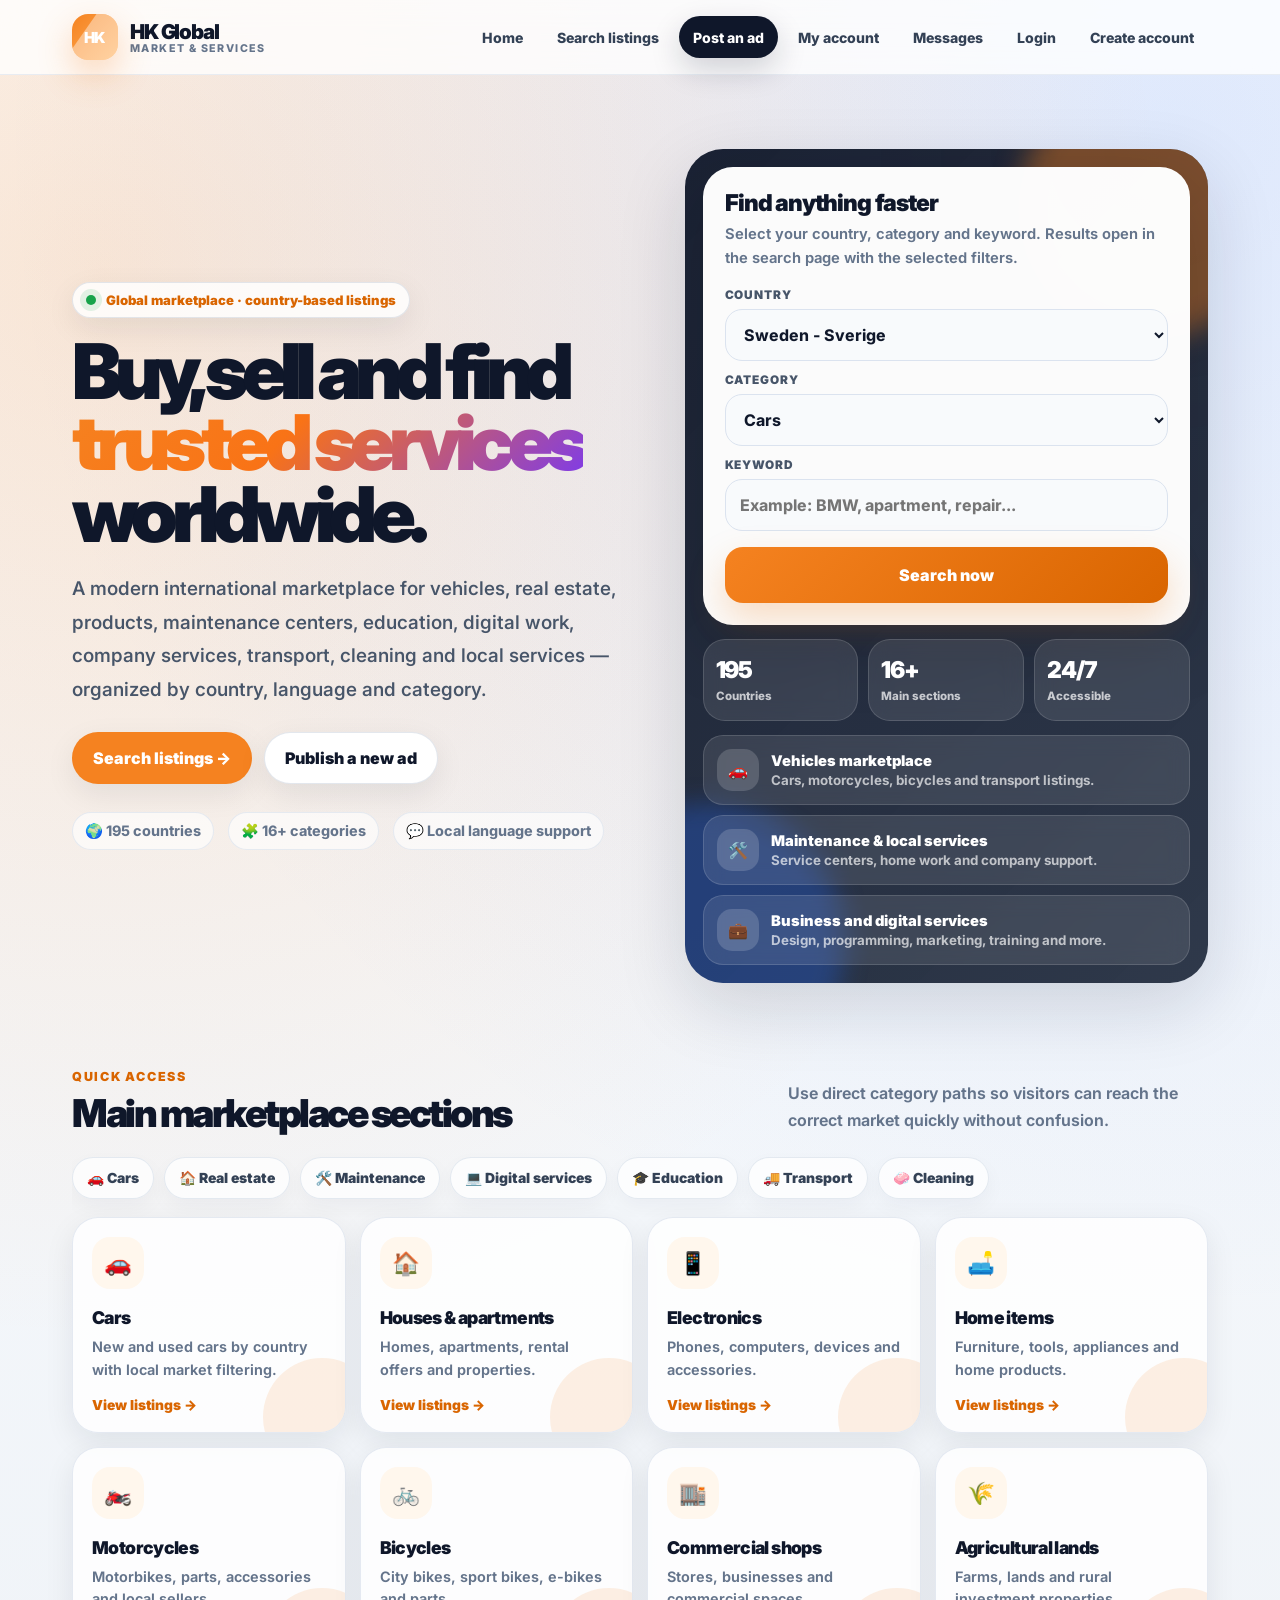
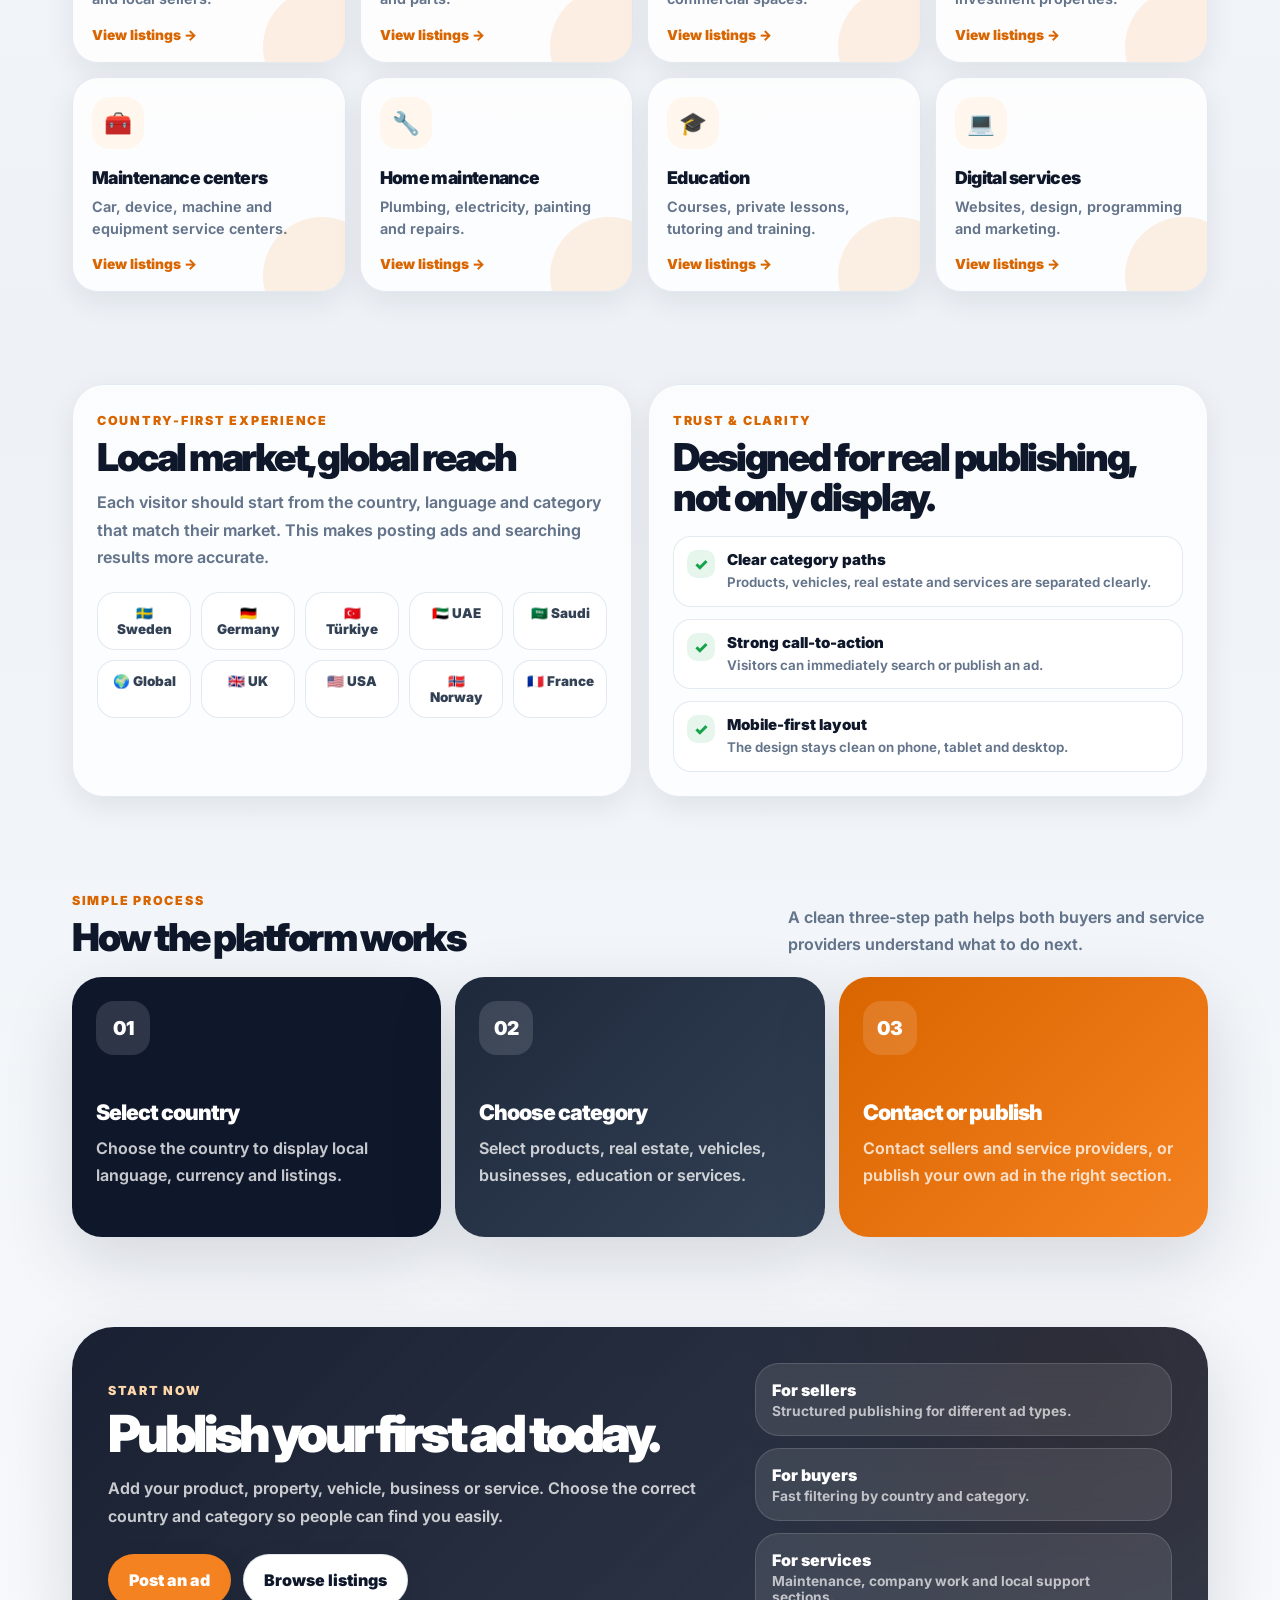
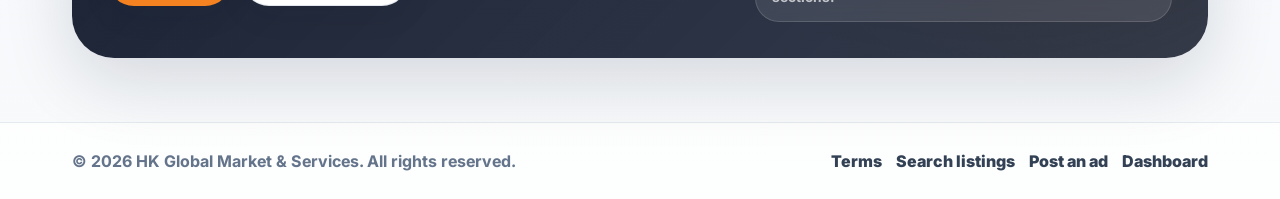
==== index.html @ e210e582 "Add files via upload" ====
<!DOCTYPE html>
<html lang="en">
<head>
  <meta charset="UTF-8" />
  <meta name="viewport" content="width=device-width, initial-scale=1.0" />
  <title>HK Global Market & Services | Buy, Sell and Find Services Worldwide</title>
  <meta name="description" content="HK Global Market & Services is a global marketplace for products, vehicles, real estate, maintenance, education, digital services, transport, and local services by country." />
  <meta name="robots" content="index, follow" />
  <meta name="theme-color" content="#0f172a" />
  <link rel="preconnect" href="https://fonts.googleapis.com" />
  <link rel="preconnect" href="https://fonts.gstatic.com" crossorigin />
  <link href="https://fonts.googleapis.com/css2?family=Inter:wght@300;400;500;600;700;800;900&display=swap" rel="stylesheet" />
  <style>
    :root {
      --ink: #0f172a;
      --ink-2: #1e293b;
      --muted: #64748b;
      --soft: #f8fafc;
      --soft-2: #eef2f7;
      --card: rgba(255, 255, 255, 0.88);
      --border: rgba(148, 163, 184, 0.26);
      --accent: #f58220;
      --accent-2: #ffb15c;
      --accent-dark: #d96500;
      --blue: #2563eb;
      --green: #16a34a;
      --violet: #7c3aed;
      --danger: #dc2626;
      --shadow-sm: 0 10px 30px rgba(15, 23, 42, 0.08);
      --shadow: 0 24px 70px rgba(15, 23, 42, 0.14);
      --radius: 28px;
      --radius-sm: 18px;
      --max: 1180px;
    }

    * { box-sizing: border-box; margin: 0; padding: 0; }
    html { scroll-behavior: smooth; }
    body {
      min-height: 100vh;
      font-family: Inter, system-ui, -apple-system, BlinkMacSystemFont, "Segoe UI", sans-serif;
      color: var(--ink);
      background:
        radial-gradient(circle at 8% 8%, rgba(245, 130, 32, .18), transparent 32%),
        radial-gradient(circle at 92% 4%, rgba(37, 99, 235, .13), transparent 34%),
        linear-gradient(180deg, #fbfdff 0%, #eef2f7 58%, #f8fafc 100%);
      overflow-x: hidden;
    }

    a { color: inherit; text-decoration: none; }
    button, input, select { font: inherit; }
    button { cursor: pointer; }

    .skip-link {
      position: absolute;
      left: 16px;
      top: -80px;
      background: var(--ink);
      color: #fff;
      padding: 12px 18px;
      border-radius: 999px;
      z-index: 1000;
      transition: .2s ease;
    }
    .skip-link:focus { top: 16px; }

    .site-header {
      position: sticky;
      top: 0;
      z-index: 80;
      background: rgba(255, 255, 255, 0.78);
      backdrop-filter: blur(22px);
      border-bottom: 1px solid rgba(226, 232, 240, .78);
    }
    .nav-wrap {
      max-width: var(--max);
      margin: 0 auto;
      padding: 14px 22px;
      display: flex;
      align-items: center;
      justify-content: space-between;
      gap: 18px;
    }
    .brand {
      display: inline-flex;
      align-items: center;
      gap: 12px;
      min-width: 0;
      font-weight: 950;
      letter-spacing: -.055em;
      font-size: 1.28rem;
      color: var(--ink);
      white-space: nowrap;
    }
    .brand-mark {
      width: 46px;
      height: 46px;
      border-radius: 16px;
      display: grid;
      place-items: center;
      color: #fff;
      background:
        linear-gradient(135deg, var(--accent), var(--accent-2));
      box-shadow: 0 14px 34px rgba(245, 130, 32, .30);
      position: relative;
      overflow: hidden;
    }
    .brand-mark::after {
      content: "";
      position: absolute;
      inset: -45% -20% auto auto;
      width: 42px;
      height: 88px;
      background: rgba(255, 255, 255, .42);
      transform: rotate(35deg);
    }
    .brand-mark span { position: relative; z-index: 1; font-size: .95rem; letter-spacing: -.03em; }
    .brand small { display: block; font-size: .67rem; letter-spacing: .13em; text-transform: uppercase; color: var(--muted); font-weight: 800; margin-top: -2px; }

    .nav-links {
      display: flex;
      align-items: center;
      gap: 6px;
      flex-wrap: wrap;
      justify-content: flex-end;
    }
    .nav-link {
      min-height: 42px;
      display: inline-flex;
      align-items: center;
      justify-content: center;
      padding: 10px 14px;
      border-radius: 999px;
      color: #334155;
      font-size: .88rem;
      font-weight: 800;
      transition: .22s ease;
    }
    .nav-link:hover { color: var(--accent-dark); background: rgba(245, 130, 32, .10); }
    .nav-link.primary {
      background: var(--ink);
      color: #fff;
      box-shadow: 0 12px 30px rgba(15, 23, 42, .18);
    }
    .nav-link.primary:hover { background: var(--accent); color: #fff; transform: translateY(-1px); }
    .menu-btn {
      display: none;
      width: 46px;
      height: 46px;
      border: 1px solid var(--border);
      border-radius: 16px;
      background: #fff;
      color: var(--ink);
      font-size: 1.2rem;
    }

    .hero {
      max-width: var(--max);
      margin: 0 auto;
      padding: 74px 22px 36px;
      display: grid;
      grid-template-columns: minmax(0, 1.05fr) minmax(330px, .95fr);
      gap: 34px;
      align-items: center;
    }
    .eyebrow {
      display: inline-flex;
      align-items: center;
      gap: 10px;
      padding: 9px 13px;
      border-radius: 999px;
      background: rgba(255, 255, 255, .82);
      border: 1px solid var(--border);
      box-shadow: var(--shadow-sm);
      color: var(--accent-dark);
      font-size: .82rem;
      font-weight: 900;
      margin-bottom: 18px;
    }
    .eyebrow-dot {
      width: 10px;
      height: 10px;
      border-radius: 99px;
      background: var(--green);
      box-shadow: 0 0 0 6px rgba(22, 163, 74, .12);
    }
    h1 {
      font-size: clamp(2.6rem, 6vw, 5.7rem);
      line-height: .93;
      letter-spacing: -.085em;
      font-weight: 950;
      color: var(--ink);
      max-width: 850px;
    }
    .highlight {
      color: transparent;
      background: linear-gradient(135deg, var(--accent), #f97316 42%, #7c3aed);
      -webkit-background-clip: text;
      background-clip: text;
    }
    .hero-copy {
      max-width: 710px;
      margin-top: 22px;
      color: #475569;
      font-size: clamp(1rem, 1.5vw, 1.18rem);
      line-height: 1.78;
      font-weight: 560;
    }
    .hero-actions {
      display: flex;
      align-items: center;
      gap: 12px;
      flex-wrap: wrap;
      margin-top: 26px;
    }
    .btn {
      min-height: 52px;
      display: inline-flex;
      align-items: center;
      justify-content: center;
      gap: 10px;
      border-radius: 999px;
      padding: 14px 20px;
      border: 1px solid var(--border);
      background: #fff;
      color: var(--ink);
      font-weight: 900;
      box-shadow: var(--shadow-sm);
      transition: .24s ease;
    }
    .btn:hover { transform: translateY(-2px); box-shadow: var(--shadow); }
    .btn.accent { background: var(--accent); color: white; border-color: rgba(245, 130, 32, .2); }
    .btn.accent:hover { background: var(--accent-dark); }
    .trust-row {
      margin-top: 28px;
      display: flex;
      align-items: center;
      gap: 14px;
      flex-wrap: wrap;
      color: var(--muted);
      font-size: .9rem;
      font-weight: 750;
    }
    .trust-row span {
      display: inline-flex;
      align-items: center;
      gap: 8px;
      padding: 9px 12px;
      background: rgba(255, 255, 255, .62);
      border: 1px solid rgba(226, 232, 240, .88);
      border-radius: 999px;
    }

    .hero-panel {
      position: relative;
      min-height: 610px;
      border-radius: 38px;
      padding: 18px;
      background:
        linear-gradient(135deg, rgba(15, 23, 42, .95), rgba(30, 41, 59, .92)),
        radial-gradient(circle at 90% 0%, rgba(245, 130, 32, .36), transparent 32%);
      box-shadow: var(--shadow);
      overflow: hidden;
      color: #fff;
      isolation: isolate;
    }
    .hero-panel::before {
      content: "";
      position: absolute;
      width: 260px;
      height: 260px;
      right: -70px;
      top: -70px;
      border-radius: 999px;
      background: rgba(245, 130, 32, .42);
      filter: blur(14px);
      z-index: -1;
    }
    .hero-panel::after {
      content: "";
      position: absolute;
      width: 280px;
      height: 280px;
      left: -120px;
      bottom: -100px;
      border-radius: 999px;
      background: rgba(37, 99, 235, .32);
      filter: blur(12px);
      z-index: -1;
    }
    .finder-card {
      background: rgba(255, 255, 255, .98);
      color: var(--ink);
      border-radius: 30px;
      padding: 22px;
      box-shadow: 0 22px 70px rgba(0, 0, 0, .16);
    }
    .finder-card h2 {
      font-size: 1.45rem;
      letter-spacing: -.04em;
      margin-bottom: 6px;
      font-weight: 950;
    }
    .finder-card p { color: var(--muted); font-size: .92rem; font-weight: 650; line-height: 1.6; margin-bottom: 18px; }
    .form-grid { display: grid; gap: 12px; }
    .field label {
      display: block;
      color: #475569;
      font-size: .74rem;
      font-weight: 900;
      text-transform: uppercase;
      letter-spacing: .08em;
      margin-bottom: 7px;
    }
    .field input, .field select {
      width: 100%;
      min-height: 52px;
      border-radius: 17px;
      border: 1px solid #dbe3ef;
      background: #f8fafc;
      color: var(--ink);
      padding: 0 14px;
      outline: none;
      font-weight: 750;
      transition: .22s ease;
    }
    .field input:focus, .field select:focus { background: #fff; border-color: var(--accent); box-shadow: 0 0 0 4px rgba(245, 130, 32, .12); }
    .finder-submit {
      min-height: 56px;
      width: 100%;
      border: 0;
      border-radius: 18px;
      margin-top: 4px;
      color: white;
      background: linear-gradient(135deg, var(--accent), var(--accent-dark));
      font-weight: 950;
      box-shadow: 0 16px 36px rgba(245, 130, 32, .25);
    }
    .panel-stats {
      display: grid;
      grid-template-columns: repeat(3, 1fr);
      gap: 10px;
      margin-top: 14px;
    }
    .panel-stat {
      border: 1px solid rgba(255, 255, 255, .14);
      background: rgba(255, 255, 255, .10);
      border-radius: 22px;
      padding: 16px 12px;
      backdrop-filter: blur(10px);
    }
    .panel-stat strong { display: block; font-size: 1.45rem; font-weight: 950; letter-spacing: -.05em; }
    .panel-stat span { color: rgba(255, 255, 255, .72); font-size: .72rem; font-weight: 800; }
    .mini-feed {
      margin-top: 14px;
      display: grid;
      gap: 10px;
    }
    .feed-item {
      display: flex;
      align-items: center;
      gap: 12px;
      padding: 13px;
      border-radius: 20px;
      background: rgba(255, 255, 255, .10);
      border: 1px solid rgba(255, 255, 255, .14);
      backdrop-filter: blur(10px);
    }
    .feed-icon {
      width: 42px;
      height: 42px;
      border-radius: 15px;
      display: grid;
      place-items: center;
      background: rgba(255, 255, 255, .16);
      flex: 0 0 auto;
    }
    .feed-item strong { display: block; font-size: .92rem; font-weight: 900; }
    .feed-item small { display: block; margin-top: 2px; color: rgba(255, 255, 255, .68); font-weight: 700; }

    section { max-width: var(--max); margin: 0 auto; padding: 46px 22px; }
    .section-head {
      display: flex;
      align-items: end;
      justify-content: space-between;
      gap: 22px;
      margin-bottom: 20px;
    }
    .section-kicker {
      display: inline-flex;
      color: var(--accent-dark);
      font-size: .78rem;
      font-weight: 950;
      text-transform: uppercase;
      letter-spacing: .14em;
      margin-bottom: 10px;
    }
    .section-head h2 {
      font-size: clamp(1.9rem, 3vw, 3.1rem);
      line-height: 1.02;
      letter-spacing: -.065em;
      font-weight: 950;
      max-width: 720px;
    }
    .section-head p {
      color: var(--muted);
      line-height: 1.65;
      font-weight: 650;
      max-width: 420px;
    }

    .quick-tabs {
      display: flex;
      gap: 10px;
      overflow-x: auto;
      padding: 4px 0 18px;
      scrollbar-width: thin;
    }
    .quick-tabs a {
      flex: 0 0 auto;
      display: inline-flex;
      align-items: center;
      gap: 8px;
      padding: 12px 14px;
      border: 1px solid rgba(226, 232, 240, .95);
      background: rgba(255, 255, 255, .74);
      border-radius: 999px;
      color: #334155;
      font-size: .87rem;
      font-weight: 900;
      box-shadow: 0 8px 20px rgba(15, 23, 42, .04);
    }
    .quick-tabs a:hover { color: var(--accent-dark); border-color: rgba(245, 130, 32, .36); }

    .category-grid {
      display: grid;
      grid-template-columns: repeat(4, minmax(0, 1fr));
      gap: 14px;
    }
    .category-card {
      min-height: 198px;
      position: relative;
      display: flex;
      flex-direction: column;
      justify-content: space-between;
      padding: 19px;
      border-radius: 26px;
      border: 1px solid rgba(226, 232, 240, .92);
      background: rgba(255, 255, 255, .82);
      box-shadow: var(--shadow-sm);
      overflow: hidden;
      transition: .24s ease;
    }
    .category-card:hover { transform: translateY(-5px); box-shadow: var(--shadow); border-color: rgba(245, 130, 32, .32); }
    .category-card::after {
      content: "";
      position: absolute;
      inset: auto -36px -44px auto;
      width: 118px;
      height: 118px;
      border-radius: 999px;
      background: rgba(245, 130, 32, .12);
    }
    .cat-icon {
      width: 52px;
      height: 52px;
      border-radius: 18px;
      display: grid;
      place-items: center;
      background: #fff7ed;
      color: var(--accent-dark);
      font-size: 1.4rem;
    }
    .category-card h3 { margin-top: 18px; font-size: 1.1rem; letter-spacing: -.035em; font-weight: 950; }
    .category-card p { margin-top: 8px; color: var(--muted); line-height: 1.55; font-size: .9rem; font-weight: 650; }
    .cat-link { margin-top: 16px; color: var(--accent-dark); font-weight: 950; font-size: .86rem; }

    .country-strip {
      display: grid;
      grid-template-columns: 1fr 1fr;
      gap: 16px;
    }
    .country-panel, .safety-panel {
      border-radius: 32px;
      border: 1px solid rgba(226, 232, 240, .9);
      background: rgba(255, 255, 255, .78);
      box-shadow: var(--shadow-sm);
      padding: 24px;
      overflow: hidden;
    }
    .map-dots {
      display: grid;
      grid-template-columns: repeat(5, 1fr);
      gap: 10px;
      margin-top: 20px;
    }
    .country-chip {
      padding: 12px;
      border-radius: 18px;
      background: #fff;
      border: 1px solid rgba(226, 232, 240, .95);
      font-weight: 900;
      font-size: .84rem;
      color: #334155;
      text-align: center;
    }
    .safety-list { display: grid; gap: 12px; margin-top: 18px; }
    .safety-item { display: flex; gap: 12px; align-items: start; padding: 13px; border-radius: 18px; background: #fff; border: 1px solid rgba(226, 232, 240, .9); }
    .safety-item span { width: 28px; height: 28px; border-radius: 10px; display: grid; place-items: center; background: rgba(22, 163, 74, .10); color: var(--green); font-weight: 950; flex: 0 0 auto; }
    .safety-item strong { display: block; font-size: .94rem; font-weight: 950; }
    .safety-item small { display: block; color: var(--muted); line-height: 1.55; margin-top: 3px; font-weight: 650; }

    .steps {
      display: grid;
      grid-template-columns: repeat(3, minmax(0, 1fr));
      gap: 14px;
    }
    .step-card {
      padding: 24px;
      border-radius: 30px;
      background: var(--ink);
      color: #fff;
      min-height: 260px;
      box-shadow: var(--shadow);
      position: relative;
      overflow: hidden;
    }
    .step-card:nth-child(2) { background: linear-gradient(135deg, #1e293b, #334155); }
    .step-card:nth-child(3) { background: linear-gradient(135deg, var(--accent-dark), var(--accent)); }
    .step-no {
      width: 54px;
      height: 54px;
      border-radius: 18px;
      display: grid;
      place-items: center;
      background: rgba(255, 255, 255, .13);
      font-size: 1.2rem;
      font-weight: 950;
      margin-bottom: 44px;
    }
    .step-card h3 { font-size: 1.34rem; letter-spacing: -.045em; font-weight: 950; margin-bottom: 10px; }
    .step-card p { color: rgba(255, 255, 255, .76); line-height: 1.65; font-weight: 650; }

    .cta {
      max-width: var(--max);
      margin: 44px auto 0;
      padding: 0 22px 64px;
    }
    .cta-card {
      min-height: 330px;
      border-radius: 42px;
      padding: 36px;
      color: #fff;
      background:
        linear-gradient(135deg, rgba(15, 23, 42, .96), rgba(15, 23, 42, .84)),
        radial-gradient(circle at 90% 20%, rgba(245, 130, 32, .5), transparent 34%);
      box-shadow: var(--shadow);
      display: grid;
      grid-template-columns: 1.2fr .8fr;
      gap: 22px;
      align-items: center;
      overflow: hidden;
      position: relative;
    }
    .cta-card h2 { font-size: clamp(2rem, 4vw, 4rem); line-height: .98; letter-spacing: -.075em; font-weight: 950; }
    .cta-card p { margin-top: 16px; max-width: 690px; color: rgba(255, 255, 255, .76); line-height: 1.75; font-weight: 650; }
    .cta-buttons { margin-top: 24px; display: flex; gap: 12px; flex-wrap: wrap; }
    .cta-visual {
      display: grid;
      gap: 12px;
    }
    .cta-mini {
      padding: 16px;
      border-radius: 24px;
      background: rgba(255, 255, 255, .10);
      border: 1px solid rgba(255, 255, 255, .14);
      backdrop-filter: blur(10px);
    }
    .cta-mini strong { display: block; font-weight: 950; }
    .cta-mini span { display: block; margin-top: 3px; color: rgba(255, 255, 255, .68); font-size: .86rem; font-weight: 700; }

    .site-footer {
      border-top: 1px solid rgba(226, 232, 240, .85);
      background: rgba(255, 255, 255, .75);
    }
    .footer-wrap {
      max-width: var(--max);
      margin: 0 auto;
      padding: 28px 22px;
      display: flex;
      align-items: center;
      justify-content: space-between;
      gap: 14px;
      flex-wrap: wrap;
      color: var(--muted);
      font-weight: 720;
    }
    .footer-links { display: flex; gap: 14px; flex-wrap: wrap; }
    .footer-links a { color: #334155; font-weight: 850; }
    .footer-links a:hover { color: var(--accent-dark); }

    @media (max-width: 980px) {
      .hero { grid-template-columns: 1fr; padding-top: 46px; }
      .hero-panel { min-height: auto; }
      .category-grid { grid-template-columns: repeat(2, minmax(0, 1fr)); }
      .country-strip { grid-template-columns: 1fr; }
      .steps { grid-template-columns: 1fr; }
      .cta-card { grid-template-columns: 1fr; }
      .section-head { align-items: start; flex-direction: column; }
    }

    @media (max-width: 760px) {
      .nav-wrap { padding: 12px 16px; }
      .brand { font-size: 1.1rem; }
      .brand small { display: none; }
      .menu-btn { display: grid; place-items: center; }
      .nav-links {
        position: fixed;
        left: 14px;
        right: 14px;
        top: 72px;
        padding: 12px;
        border-radius: 24px;
        background: rgba(255, 255, 255, .96);
        border: 1px solid rgba(226, 232, 240, .95);
        box-shadow: var(--shadow);
        display: none;
        flex-direction: column;
        align-items: stretch;
      }
      .nav-links.open { display: flex; }
      .nav-link { justify-content: flex-start; width: 100%; }
      .hero { padding: 34px 16px 26px; }
      section { padding: 36px 16px; }
      .hero-actions .btn { width: 100%; }
      .panel-stats { grid-template-columns: 1fr; }
      .category-grid { grid-template-columns: 1fr; }
      .country-panel, .safety-panel { padding: 20px; }
      .map-dots { grid-template-columns: repeat(2, 1fr); }
      .cta { padding: 0 16px 46px; }
      .cta-card { padding: 24px; border-radius: 32px; }
      .cta-buttons .btn { width: 100%; }
      .footer-wrap { align-items: flex-start; flex-direction: column; }
    }
  </style>
</head>
<body>
  <a class="skip-link" href="#main">Skip to content</a>

  <header class="site-header">
    <div class="nav-wrap">
      <a class="brand" href="index.html" aria-label="HK Global home">
        <span class="brand-mark"><span>HK</span></span>
        <span>HK Global<small>Market & Services</small></span>
      </a>

      <button class="menu-btn" id="menuBtn" aria-label="Open menu" aria-expanded="false">☰</button>

      <nav class="nav-links" id="navLinks" aria-label="Primary navigation">
        <a class="nav-link" href="index.html">Home</a>
        <a class="nav-link" href="results.html">Search listings</a>
        <a class="nav-link primary" href="sell.html">Post an ad</a>
        <a class="nav-link" href="my-account.html">My account</a>
        <a class="nav-link" href="messages.html">Messages</a>
        <a class="nav-link" href="login.html">Login</a>
        <a class="nav-link" href="register.html">Create account</a>
      </nav>
    </div>
  </header>

  <main id="main">
    <div class="hero">
      <div class="hero-content">
        <div class="eyebrow"><span class="eyebrow-dot"></span>Global marketplace · country-based listings</div>
        <h1>Buy, sell and find <span class="highlight">trusted services</span> worldwide.</h1>
        <p class="hero-copy">
          A modern international marketplace for vehicles, real estate, products, maintenance centers, education, digital work, company services, transport, cleaning and local services — organized by country, language and category.
        </p>
        <div class="hero-actions">
          <a class="btn accent" href="results.html">Search listings →</a>
          <a class="btn" href="sell.html">Publish a new ad</a>
        </div>
        <div class="trust-row" aria-label="Platform highlights">
          <span>🌍 195 countries</span>
          <span>🧩 16+ categories</span>
          <span>💬 Local language support</span>
        </div>
      </div>

      <aside class="hero-panel" aria-label="Marketplace search panel">
        <form class="finder-card" id="heroSearchForm">
          <h2>Find anything faster</h2>
          <p>Select your country, category and keyword. Results open in the search page with the selected filters.</p>
          <div class="form-grid">
            <div class="field">
              <label for="countrySelect">Country</label>
              <select id="countrySelect" name="country">
                <option value="sweden">Sweden - Sverige</option>
                <option value="germany">Germany - Deutschland</option>
                <option value="turkey">Türkiye</option>
                <option value="uae">United Arab Emirates</option>
                <option value="saudi-arabia">Saudi Arabia</option>
                <option value="global">Global market</option>
              </select>
            </div>
            <div class="field">
              <label for="categorySelect">Category</label>
              <select id="categorySelect" name="category">
                <option value="cars">Cars</option>
                <option value="real-estate">Houses & apartments</option>
                <option value="electronics">Electronics</option>
                <option value="maintenance-centers">Maintenance centers</option>
                <option value="digital-services">Digital services</option>
                <option value="education">Education</option>
                <option value="transport-delivery">Transport & delivery</option>
                <option value="personal-services">Personal services</option>
              </select>
            </div>
            <div class="field">
              <label for="keywordInput">Keyword</label>
              <input id="keywordInput" name="q" type="search" placeholder="Example: BMW, apartment, repair..." autocomplete="off" />
            </div>
            <button class="finder-submit" type="submit">Search now</button>
          </div>
        </form>

        <div class="panel-stats">
          <div class="panel-stat"><strong>195</strong><span>Countries</span></div>
          <div class="panel-stat"><strong>16+</strong><span>Main sections</span></div>
          <div class="panel-stat"><strong>24/7</strong><span>Accessible</span></div>
        </div>

        <div class="mini-feed" aria-label="Featured marketplace modes">
          <div class="feed-item"><div class="feed-icon">🚗</div><div><strong>Vehicles marketplace</strong><small>Cars, motorcycles, bicycles and transport listings.</small></div></div>
          <div class="feed-item"><div class="feed-icon">🛠️</div><div><strong>Maintenance & local services</strong><small>Service centers, home work and company support.</small></div></div>
          <div class="feed-item"><div class="feed-icon">💼</div><div><strong>Business and digital services</strong><small>Design, programming, marketing, training and more.</small></div></div>
        </div>
      </aside>
    </div>

    <section aria-labelledby="quickLinksTitle">
      <div class="section-head">
        <div>
          <span class="section-kicker">Quick access</span>
          <h2 id="quickLinksTitle">Main marketplace sections</h2>
        </div>
        <p>Use direct category paths so visitors can reach the correct market quickly without confusion.</p>
      </div>
      <div class="quick-tabs">
        <a href="results.html?category=cars">🚗 Cars</a>
        <a href="results.html?category=real-estate">🏠 Real estate</a>
        <a href="results.html?category=maintenance-centers">🛠️ Maintenance</a>
        <a href="results.html?category=digital-services">💻 Digital services</a>
        <a href="results.html?category=education">🎓 Education</a>
        <a href="results.html?category=transport-delivery">🚚 Transport</a>
        <a href="results.html?category=cleaning-services">🧼 Cleaning</a>
      </div>

      <div class="category-grid">
        <a class="category-card" href="results.html?category=cars">
          <div><div class="cat-icon">🚗</div><h3>Cars</h3><p>New and used cars by country with local market filtering.</p></div><span class="cat-link">View listings →</span>
        </a>
        <a class="category-card" href="results.html?category=real-estate">
          <div><div class="cat-icon">🏠</div><h3>Houses & apartments</h3><p>Homes, apartments, rental offers and properties.</p></div><span class="cat-link">View listings →</span>
        </a>
        <a class="category-card" href="results.html?category=electronics">
          <div><div class="cat-icon">📱</div><h3>Electronics</h3><p>Phones, computers, devices and accessories.</p></div><span class="cat-link">View listings →</span>
        </a>
        <a class="category-card" href="results.html?category=home-items">
          <div><div class="cat-icon">🛋️</div><h3>Home items</h3><p>Furniture, tools, appliances and home products.</p></div><span class="cat-link">View listings →</span>
        </a>
        <a class="category-card" href="results.html?category=motorcycles">
          <div><div class="cat-icon">🏍️</div><h3>Motorcycles</h3><p>Motorbikes, parts, accessories and local sellers.</p></div><span class="cat-link">View listings →</span>
        </a>
        <a class="category-card" href="results.html?category=bicycles">
          <div><div class="cat-icon">🚲</div><h3>Bicycles</h3><p>City bikes, sport bikes, e-bikes and parts.</p></div><span class="cat-link">View listings →</span>
        </a>
        <a class="category-card" href="results.html?category=commercial-shops">
          <div><div class="cat-icon">🏬</div><h3>Commercial shops</h3><p>Stores, businesses and commercial spaces.</p></div><span class="cat-link">View listings →</span>
        </a>
        <a class="category-card" href="results.html?category=agricultural-lands">
          <div><div class="cat-icon">🌾</div><h3>Agricultural lands</h3><p>Farms, lands and rural investment properties.</p></div><span class="cat-link">View listings →</span>
        </a>
        <a class="category-card" href="results.html?category=maintenance-centers">
          <div><div class="cat-icon">🧰</div><h3>Maintenance centers</h3><p>Car, device, machine and equipment service centers.</p></div><span class="cat-link">View listings →</span>
        </a>
        <a class="category-card" href="results.html?category=home-maintenance">
          <div><div class="cat-icon">🔧</div><h3>Home maintenance</h3><p>Plumbing, electricity, painting and repairs.</p></div><span class="cat-link">View listings →</span>
        </a>
        <a class="category-card" href="results.html?category=education">
          <div><div class="cat-icon">🎓</div><h3>Education</h3><p>Courses, private lessons, tutoring and training.</p></div><span class="cat-link">View listings →</span>
        </a>
        <a class="category-card" href="results.html?category=digital-services">
          <div><div class="cat-icon">💻</div><h3>Digital services</h3><p>Websites, design, programming and marketing.</p></div><span class="cat-link">View listings →</span>
        </a>
      </div>
    </section>

    <section aria-labelledby="countryTitle">
      <div class="country-strip">
        <div class="country-panel">
          <span class="section-kicker">Country-first experience</span>
          <div class="section-head" style="margin-bottom:0;">
            <div><h2 id="countryTitle">Local market, global reach</h2></div>
          </div>
          <p style="color:var(--muted);line-height:1.72;font-weight:650;margin-top:12px;">Each visitor should start from the country, language and category that match their market. This makes posting ads and searching results more accurate.</p>
          <div class="map-dots" aria-label="Example countries">
            <span class="country-chip">🇸🇪 Sweden</span>
            <span class="country-chip">🇩🇪 Germany</span>
            <span class="country-chip">🇹🇷 Türkiye</span>
            <span class="country-chip">🇦🇪 UAE</span>
            <span class="country-chip">🇸🇦 Saudi</span>
            <span class="country-chip">🌍 Global</span>
            <span class="country-chip">🇬🇧 UK</span>
            <span class="country-chip">🇺🇸 USA</span>
            <span class="country-chip">🇳🇴 Norway</span>
            <span class="country-chip">🇫🇷 France</span>
          </div>
        </div>

        <div class="safety-panel">
          <span class="section-kicker">Trust & clarity</span>
          <h2 style="font-size:clamp(1.8rem,3vw,2.8rem);line-height:1.04;letter-spacing:-.06em;font-weight:950;">Designed for real publishing, not only display.</h2>
          <div class="safety-list">
            <div class="safety-item"><span>✓</span><div><strong>Clear category paths</strong><small>Products, vehicles, real estate and services are separated clearly.</small></div></div>
            <div class="safety-item"><span>✓</span><div><strong>Strong call-to-action</strong><small>Visitors can immediately search or publish an ad.</small></div></div>
            <div class="safety-item"><span>✓</span><div><strong>Mobile-first layout</strong><small>The design stays clean on phone, tablet and desktop.</small></div></div>
          </div>
        </div>
      </div>
    </section>

    <section aria-labelledby="howTitle">
      <div class="section-head">
        <div>
          <span class="section-kicker">Simple process</span>
          <h2 id="howTitle">How the platform works</h2>
        </div>
        <p>A clean three-step path helps both buyers and service providers understand what to do next.</p>
      </div>
      <div class="steps">
        <article class="step-card"><div class="step-no">01</div><h3>Select country</h3><p>Choose the country to display local language, currency and listings.</p></article>
        <article class="step-card"><div class="step-no">02</div><h3>Choose category</h3><p>Select products, real estate, vehicles, businesses, education or services.</p></article>
        <article class="step-card"><div class="step-no">03</div><h3>Contact or publish</h3><p>Contact sellers and service providers, or publish your own ad in the right section.</p></article>
      </div>
    </section>

    <div class="cta">
      <div class="cta-card">
        <div>
          <span class="section-kicker" style="color:#fed7aa;">Start now</span>
          <h2>Publish your first ad today.</h2>
          <p>Add your product, property, vehicle, business or service. Choose the correct country and category so people can find you easily.</p>
          <div class="cta-buttons">
            <a class="btn accent" href="sell.html">Post an ad</a>
            <a class="btn" href="results.html">Browse listings</a>
          </div>
        </div>
        <div class="cta-visual">
          <div class="cta-mini"><strong>For sellers</strong><span>Structured publishing for different ad types.</span></div>
          <div class="cta-mini"><strong>For buyers</strong><span>Fast filtering by country and category.</span></div>
          <div class="cta-mini"><strong>For services</strong><span>Maintenance, company work and local support sections.</span></div>
        </div>
      </div>
    </div>
  </main>

  <footer class="site-footer">
    <div class="footer-wrap">
      <div>© 2026 HK Global Market & Services. All rights reserved.</div>
      <div class="footer-links">
        <a href="terms.html">Terms</a>
        <a href="results.html">Search listings</a>
        <a href="sell.html">Post an ad</a>
        <a href="dashboard.html">Dashboard</a>
      </div>
    </div>
  </footer>

  <script>
    const menuBtn = document.getElementById('menuBtn');
    const navLinks = document.getElementById('navLinks');
    menuBtn?.addEventListener('click', () => {
      const isOpen = navLinks.classList.toggle('open');
      menuBtn.setAttribute('aria-expanded', String(isOpen));
      menuBtn.textContent = isOpen ? '×' : '☰';
    });

    document.getElementById('heroSearchForm')?.addEventListener('submit', (event) => {
      event.preventDefault();
      const country = document.getElementById('countrySelect').value;
      const category = document.getElementById('categorySelect').value;
      const q = document.getElementById('keywordInput').value.trim();
      const params = new URLSearchParams();
      if (country) params.set('country', country);
      if (category) params.set('category', category);
      if (q) params.set('q', q);
      window.location.href = `results.html?${params.toString()}`;
    });
  </script>
</body>
</html>
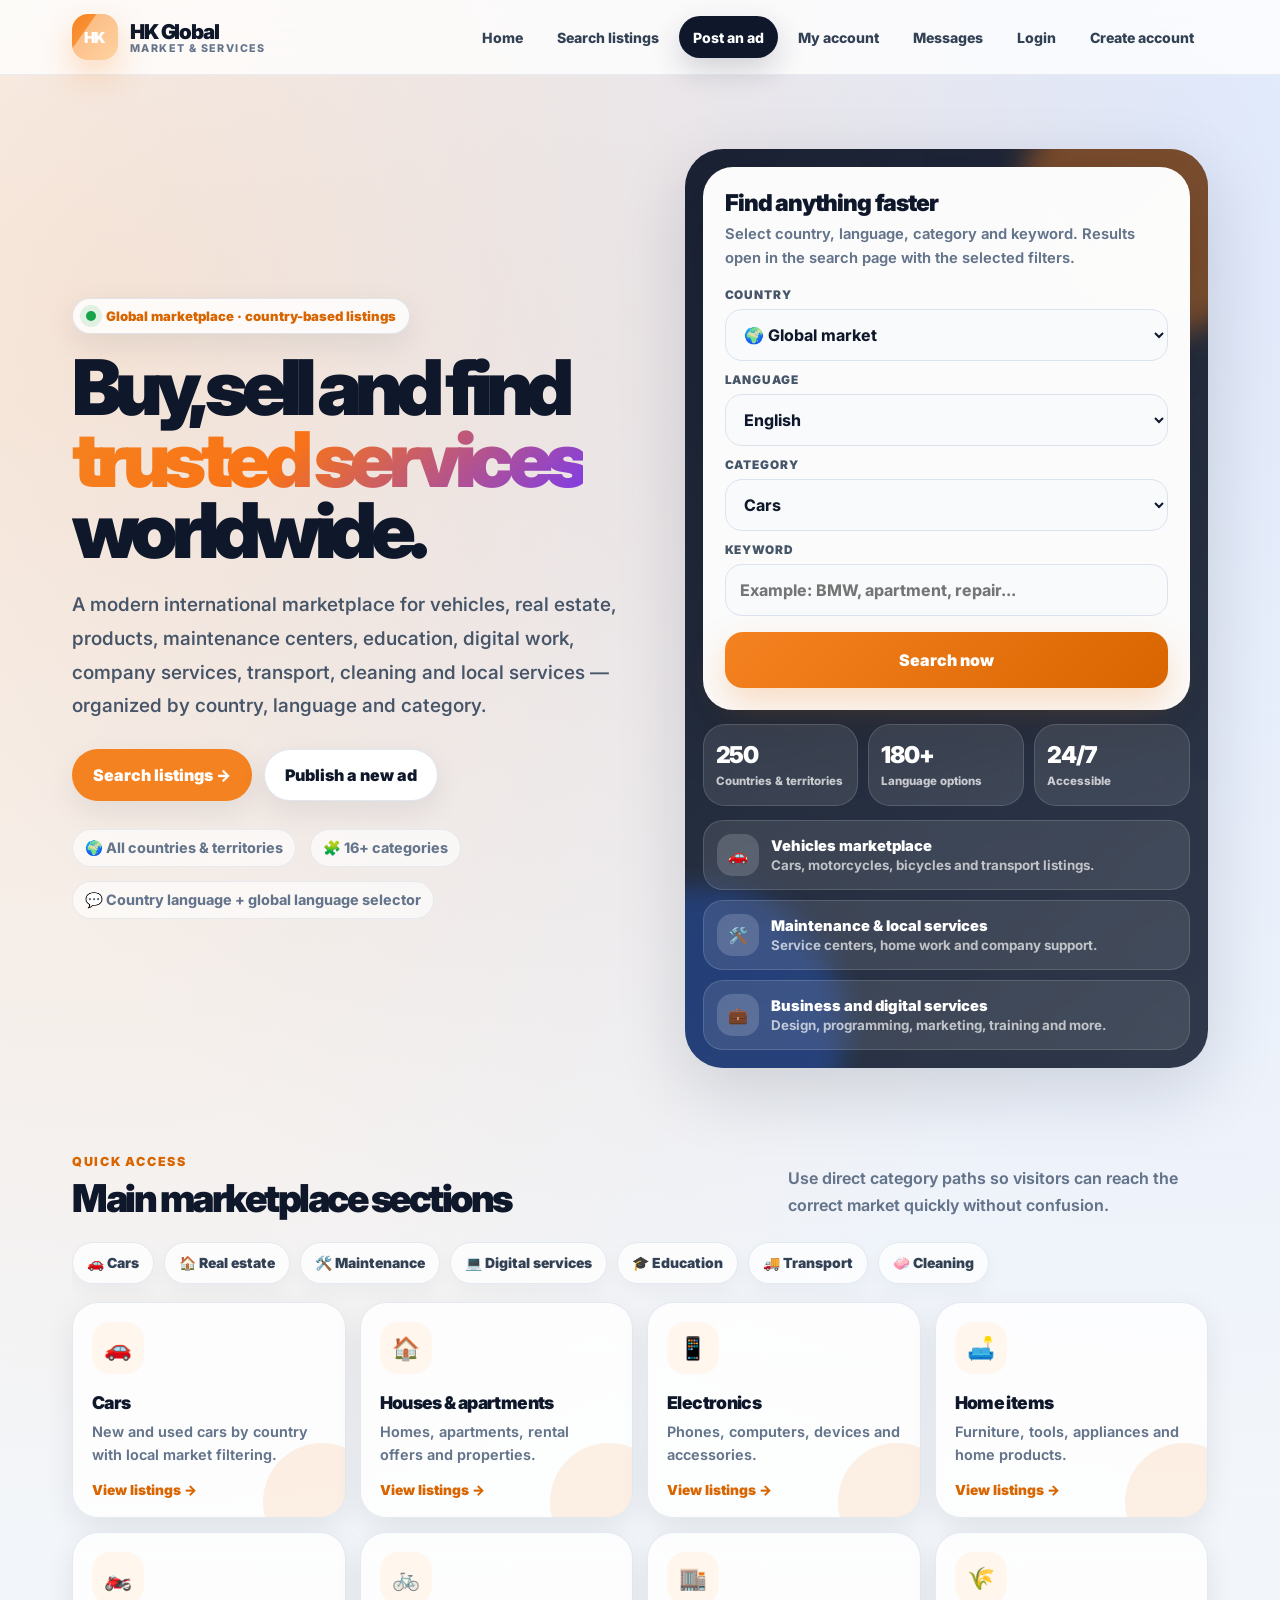
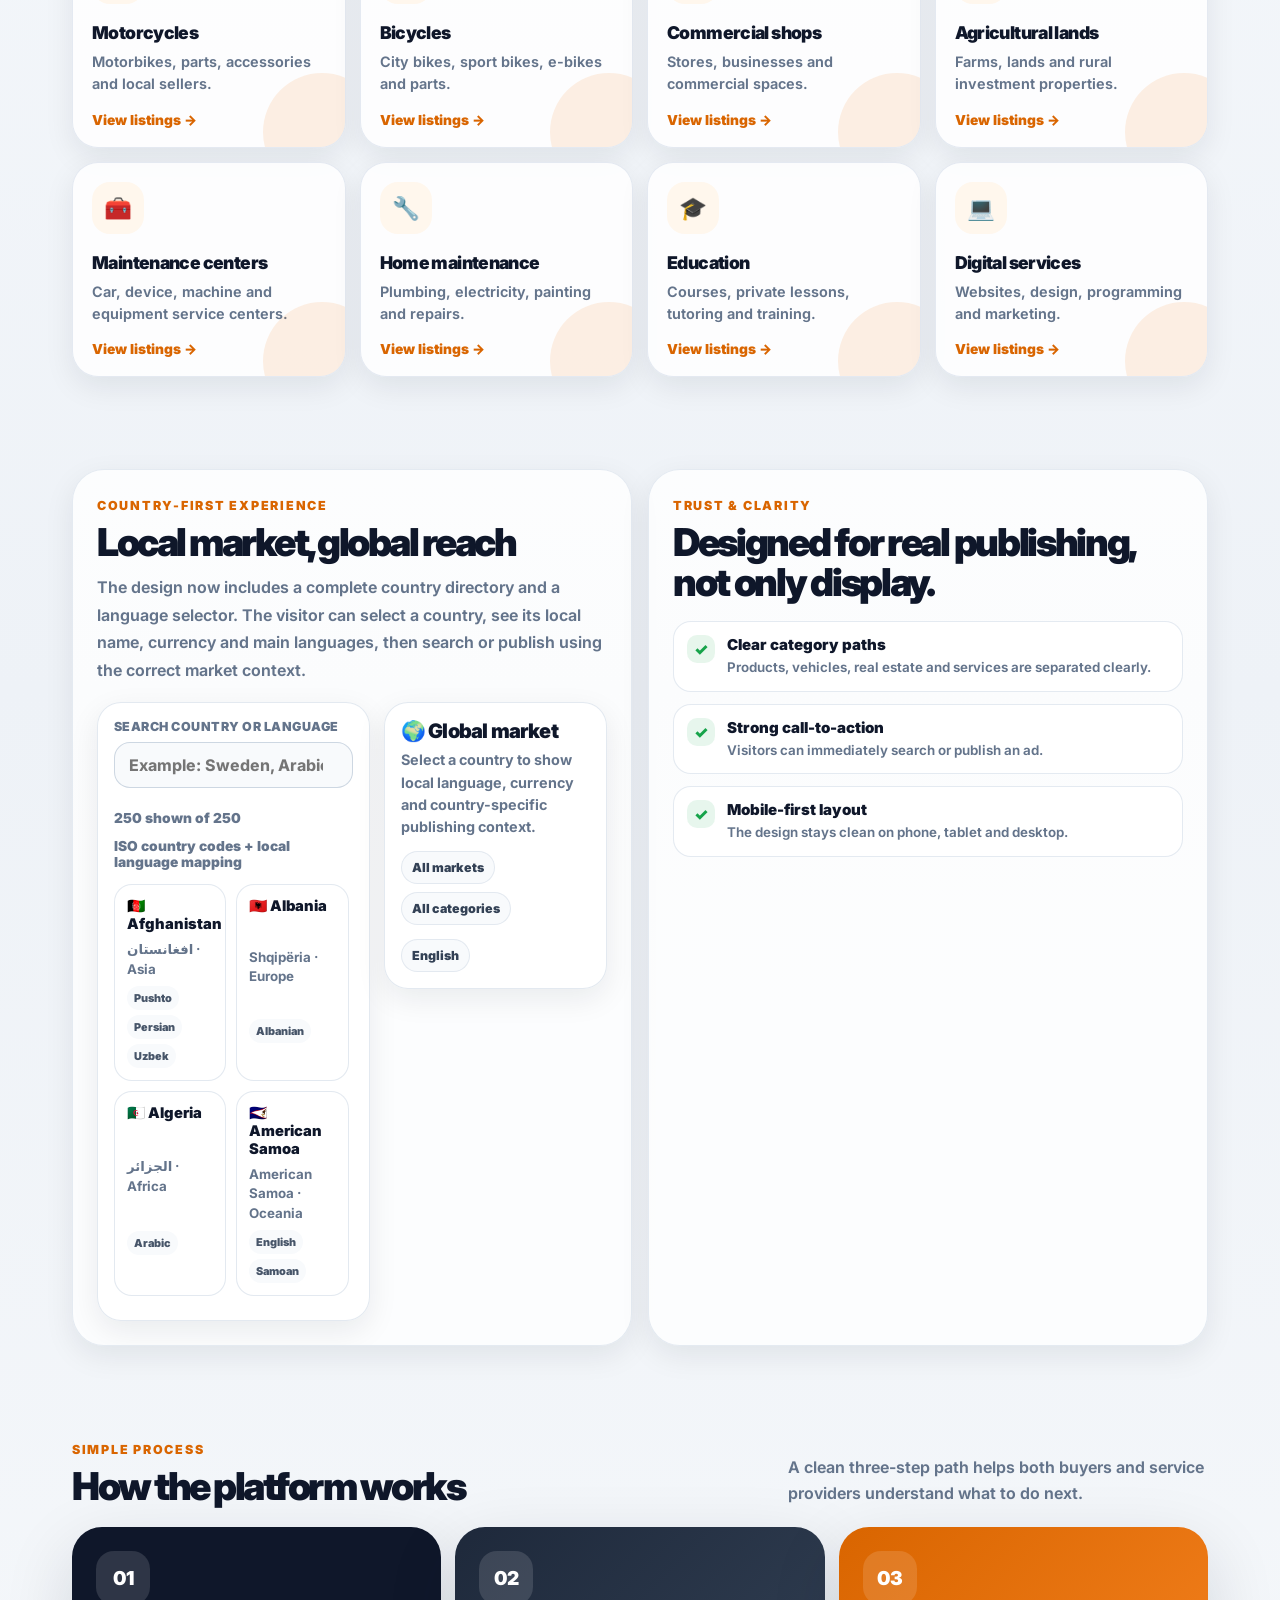
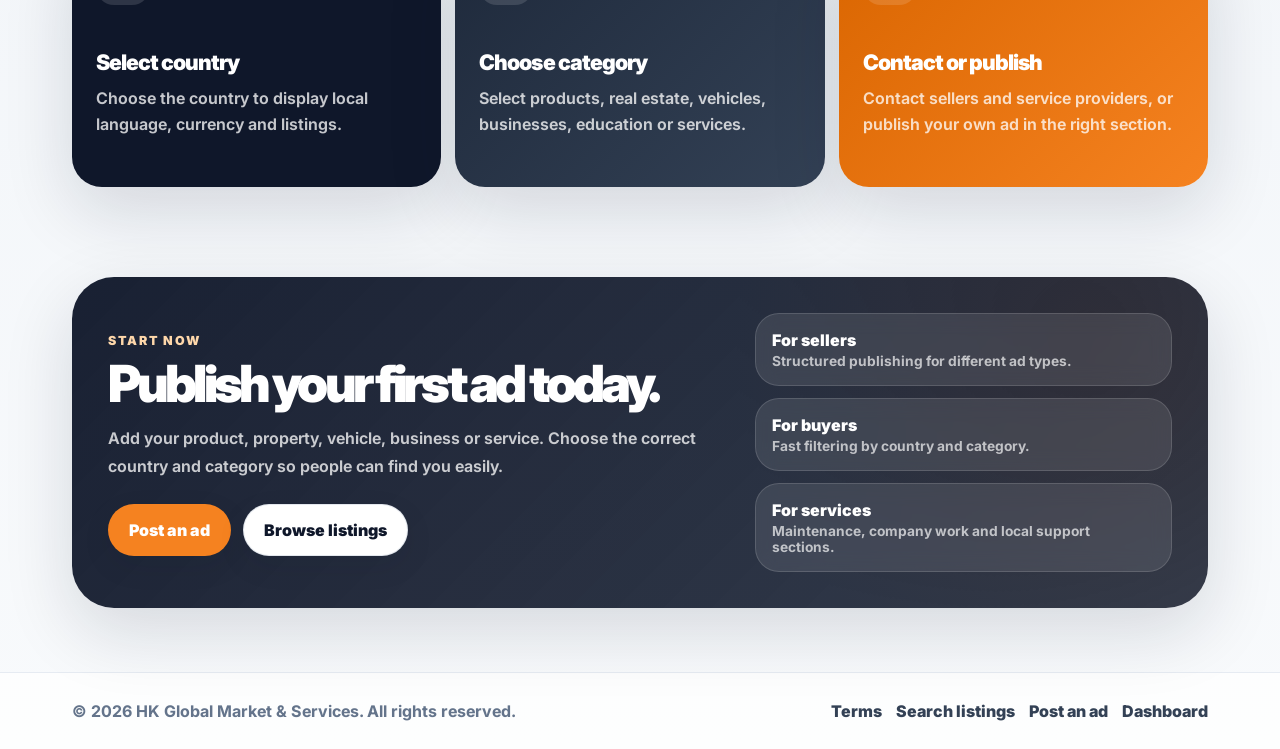
==== commit e9876c9f: "Add files via upload" ====
--- a/index.html
+++ b/index.html
@@ -503,6 +503,98 @@
       color: #334155;
       text-align: center;
     }
+
+
+    .market-tools {
+      margin-top: 18px;
+      display: grid;
+      grid-template-columns: minmax(0, 1.1fr) minmax(0, .9fr);
+      gap: 14px;
+      align-items: start;
+    }
+    .tool-card, .selected-country-card {
+      border: 1px solid rgba(226, 232, 240, .95);
+      background: rgba(255, 255, 255, .92);
+      border-radius: 24px;
+      padding: 16px;
+      box-shadow: var(--shadow-sm);
+    }
+    .tool-card label {
+      display: block;
+      font-size: .78rem;
+      font-weight: 950;
+      color: var(--muted);
+      margin-bottom: 8px;
+      text-transform: uppercase;
+      letter-spacing: .04em;
+    }
+    .tool-input {
+      width: 100%;
+      min-height: 46px;
+      border: 1px solid rgba(203, 213, 225, .95);
+      background: #f8fafc;
+      border-radius: 16px;
+      padding: 12px 14px;
+      outline: none;
+      font-weight: 750;
+      color: var(--ink);
+    }
+    .tool-input:focus { background: #fff; border-color: var(--accent); box-shadow: 0 0 0 4px rgba(245, 130, 32, .10); }
+    .selected-country-card h3 { font-size: 1.25rem; font-weight: 950; letter-spacing: -.04em; }
+    .selected-country-card p { margin-top: 6px; color: var(--muted); font-size: .9rem; font-weight: 700; line-height: 1.55; }
+    .country-meta { display: flex; gap: 8px; flex-wrap: wrap; margin-top: 12px; }
+    .meta-pill, .lang-pill {
+      display: inline-flex;
+      align-items: center;
+      gap: 6px;
+      padding: 8px 10px;
+      border-radius: 999px;
+      background: #f8fafc;
+      border: 1px solid rgba(226, 232, 240, .95);
+      color: #334155;
+      font-size: .78rem;
+      font-weight: 900;
+    }
+    .language-overview {
+      margin-top: 14px;
+      display: flex;
+      gap: 8px;
+      flex-wrap: wrap;
+    }
+    .directory-head {
+      margin-top: 22px;
+      display: flex;
+      justify-content: space-between;
+      gap: 12px;
+      align-items: center;
+      flex-wrap: wrap;
+    }
+    .directory-count { color: var(--muted); font-weight: 900; font-size: .86rem; }
+    .country-directory {
+      margin-top: 14px;
+      max-height: 420px;
+      overflow: auto;
+      padding-right: 4px;
+      display: grid;
+      grid-template-columns: repeat(2, minmax(0, 1fr));
+      gap: 10px;
+    }
+    .country-row {
+      text-align: left;
+      border: 1px solid rgba(226, 232, 240, .95);
+      background: #fff;
+      border-radius: 18px;
+      padding: 12px;
+      display: grid;
+      gap: 7px;
+      transition: .2s ease;
+    }
+    .country-row:hover { transform: translateY(-2px); border-color: rgba(245, 130, 32, .40); box-shadow: var(--shadow-sm); }
+    .country-row strong { font-size: .92rem; font-weight: 950; color: var(--ink); }
+    .country-row small { color: var(--muted); font-weight: 700; line-height: 1.45; }
+    .country-row .row-langs { display: flex; gap: 5px; flex-wrap: wrap; }
+    .country-row .row-langs span { font-size: .68rem; padding: 5px 7px; border-radius: 999px; background: #f8fafc; color: #475569; font-weight: 900; }
+
     .safety-list { display: grid; gap: 12px; margin-top: 18px; }
     .safety-item { display: flex; gap: 12px; align-items: start; padding: 13px; border-radius: 18px; background: #fff; border: 1px solid rgba(226, 232, 240, .9); }
     .safety-item span { width: 28px; height: 28px; border-radius: 10px; display: grid; place-items: center; background: rgba(22, 163, 74, .10); color: var(--green); font-weight: 950; flex: 0 0 auto; }
@@ -603,6 +695,8 @@
       .hero-panel { min-height: auto; }
       .category-grid { grid-template-columns: repeat(2, minmax(0, 1fr)); }
       .country-strip { grid-template-columns: 1fr; }
+      .market-tools { grid-template-columns: 1fr; }
+      .country-directory { grid-template-columns: 1fr; }
       .steps { grid-template-columns: 1fr; }
       .cta-card { grid-template-columns: 1fr; }
       .section-head { align-items: start; flex-direction: column; }
@@ -680,26 +774,27 @@
           <a class="btn" href="sell.html">Publish a new ad</a>
         </div>
         <div class="trust-row" aria-label="Platform highlights">
-          <span>🌍 195 countries</span>
+          <span>🌍 All countries & territories</span>
           <span>🧩 16+ categories</span>
-          <span>💬 Local language support</span>
+          <span>💬 Country language + global language selector</span>
         </div>
       </div>
 
       <aside class="hero-panel" aria-label="Marketplace search panel">
         <form class="finder-card" id="heroSearchForm">
           <h2>Find anything faster</h2>
-          <p>Select your country, category and keyword. Results open in the search page with the selected filters.</p>
+          <p>Select country, language, category and keyword. Results open in the search page with the selected filters.</p>
           <div class="form-grid">
             <div class="field">
               <label for="countrySelect">Country</label>
               <select id="countrySelect" name="country">
-                <option value="sweden">Sweden - Sverige</option>
-                <option value="germany">Germany - Deutschland</option>
-                <option value="turkey">Türkiye</option>
-                <option value="uae">United Arab Emirates</option>
-                <option value="saudi-arabia">Saudi Arabia</option>
-                <option value="global">Global market</option>
+                <option value="global">🌍 Global market</option>
+              </select>
+            </div>
+            <div class="field">
+              <label for="languageSelect">Language</label>
+              <select id="languageSelect" name="language">
+                <option value="en">English</option>
               </select>
             </div>
             <div class="field">
@@ -724,8 +819,8 @@
         </form>
 
         <div class="panel-stats">
-          <div class="panel-stat"><strong>195</strong><span>Countries</span></div>
-          <div class="panel-stat"><strong>16+</strong><span>Main sections</span></div>
+          <div class="panel-stat"><strong>250</strong><span>Countries & territories</span></div>
+          <div class="panel-stat"><strong>180+</strong><span>Language options</span></div>
           <div class="panel-stat"><strong>24/7</strong><span>Accessible</span></div>
         </div>
 
@@ -802,18 +897,26 @@
           <div class="section-head" style="margin-bottom:0;">
             <div><h2 id="countryTitle">Local market, global reach</h2></div>
           </div>
-          <p style="color:var(--muted);line-height:1.72;font-weight:650;margin-top:12px;">Each visitor should start from the country, language and category that match their market. This makes posting ads and searching results more accurate.</p>
-          <div class="map-dots" aria-label="Example countries">
-            <span class="country-chip">🇸🇪 Sweden</span>
-            <span class="country-chip">🇩🇪 Germany</span>
-            <span class="country-chip">🇹🇷 Türkiye</span>
-            <span class="country-chip">🇦🇪 UAE</span>
-            <span class="country-chip">🇸🇦 Saudi</span>
-            <span class="country-chip">🌍 Global</span>
-            <span class="country-chip">🇬🇧 UK</span>
-            <span class="country-chip">🇺🇸 USA</span>
-            <span class="country-chip">🇳🇴 Norway</span>
-            <span class="country-chip">🇫🇷 France</span>
+          <p style="color:var(--muted);line-height:1.72;font-weight:650;margin-top:12px;">The design now includes a complete country directory and a language selector. The visitor can select a country, see its local name, currency and main languages, then search or publish using the correct market context.</p>
+          <div class="market-tools">
+            <div class="tool-card">
+              <label for="countryDirectorySearch">Search country or language</label>
+              <input class="tool-input" id="countryDirectorySearch" type="search" placeholder="Example: Sweden, Arabic, Germany, Türkiye..." autocomplete="off" />
+              <div class="directory-head">
+                <span class="directory-count" id="countryDirectoryCount">250 countries & territories</span>
+                <span class="directory-count">ISO country codes + local language mapping</span>
+              </div>
+              <div class="country-directory" id="countryDirectory" aria-live="polite"></div>
+            </div>
+            <div class="selected-country-card" id="selectedCountryCard">
+              <h3>🌍 Global market</h3>
+              <p>Select a country to show local language, currency and country-specific publishing context.</p>
+              <div class="country-meta">
+                <span class="meta-pill">All markets</span>
+                <span class="meta-pill">All categories</span>
+              </div>
+              <div class="language-overview" id="countryLanguageOverview"></div>
+            </div>
           </div>
         </div>
 
@@ -877,6 +980,10 @@
   </footer>
 
   <script>
+
+    const COUNTRY_DATA = [{"code":"AF","slug":"afghanistan","name":"Afghanistan","local":"افغانستان","flag":"🇦🇫","region":"Asia","languages":["ps","fa","uz","tk"],"languageNames":["Pushto","Persian","Uzbek","Turkmen"],"currency":["AFN"],"tld":[".af","افغانستان."]},{"code":"AL","slug":"albania","name":"Albania","local":"Shqipëria","flag":"🇦🇱","region":"Europe","languages":["sq"],"languageNames":["Albanian"],"currency":["ALL"],"tld":[".al"]},{"code":"DZ","slug":"algeria","name":"Algeria","local":"الجزائر","flag":"🇩🇿","region":"Africa","languages":["ar"],"languageNames":["Arabic"],"currency":["DZD"],"tld":[".dz","الجزائر."]},{"code":"AS","slug":"american-samoa","name":"American Samoa","local":"American Samoa","flag":"🇦🇸","region":"Oceania","languages":["en","sm"],"languageNames":["English","Samoan"],"currency":["USD"],"tld":[".as"]},{"code":"AD","slug":"andorra","name":"Andorra","local":"Andorra","flag":"🇦🇩","region":"","languages":["ca"],"languageNames":["Catalan"],"currency":[],"tld":[]},{"code":"AO","slug":"angola","name":"Angola","local":"Angola","flag":"🇦🇴","region":"Africa","languages":["pt"],"languageNames":["Portuguese"],"currency":["AOA"],"tld":[".ao"]},{"code":"AI","slug":"anguilla","name":"Anguilla","local":"Anguilla","flag":"🇦🇮","region":"Americas","languages":["en"],"languageNames":["English"],"currency":["XCD"],"tld":[".ai"]},{"code":"AQ","slug":"antarctica","name":"Antarctica","local":"Antarctica","flag":"🇦🇶","region":"","languages":["en"],"languageNames":["English"],"currency":[],"tld":[]},{"code":"AG","slug":"antigua-and-barbuda","name":"Antigua and Barbuda","local":"Antigua and Barbuda","flag":"🇦🇬","region":"Americas","languages":["en"],"languageNames":["English"],"currency":["XCD"],"tld":[".ag"]},{"code":"AR","slug":"argentina","name":"Argentina","local":"Argentina","flag":"🇦🇷","region":"Americas","languages":["es","gn"],"languageNames":["Spanish","Guarani"],"currency":["ARS"],"tld":[".ar"]},{"code":"AM","slug":"armenia","name":"Armenia","local":"Հայաստան","flag":"🇦🇲","region":"Asia","languages":["hy","ru"],"languageNames":["Armenian","Russian"],"currency":["AMD"],"tld":[".am"]},{"code":"AW","slug":"aruba","name":"Aruba","local":"Aruba","flag":"🇦🇼","region":"Americas","languages":["nl"],"languageNames":["Dutch"],"currency":["AWG"],"tld":[".aw"]},{"code":"AU","slug":"australia","name":"Australia","local":"Australia","flag":"🇦🇺","region":"Oceania","languages":["en"],"languageNames":["English"],"currency":["AUD"],"tld":[".au"]},{"code":"AT","slug":"austria","name":"Austria","local":"Österreich","flag":"🇦🇹","region":"Europe","languages":["de"],"languageNames":["German"],"currency":["EUR"],"tld":[".at"]},{"code":"AZ","slug":"azerbaijan","name":"Azerbaijan","local":"Azərbaycan","flag":"🇦🇿","region":"Asia","languages":["az","hy"],"languageNames":["Azerbaijani","Armenian"],"currency":["AZN"],"tld":[".az"]},{"code":"BS","slug":"bahamas","name":"Bahamas","local":"Bahamas","flag":"🇧🇸","region":"Americas","languages":["en"],"languageNames":["English"],"currency":["BSD"],"tld":[".bs"]},{"code":"BH","slug":"bahrain","name":"Bahrain","local":"البحرين","flag":"🇧🇭","region":"Asia","languages":["ar"],"languageNames":["Arabic"],"currency":["BHD"],"tld":[".bh"]},{"code":"BD","slug":"bangladesh","name":"Bangladesh","local":"বাংলাদেশ","flag":"🇧🇩","region":"Asia","languages":["bn"],"languageNames":["Bangla"],"currency":["BDT"],"tld":[".bd"]},{"code":"BB","slug":"barbados","name":"Barbados","local":"Barbados","flag":"🇧🇧","region":"Americas","languages":["en"],"languageNames":["English"],"currency":["BBD"],"tld":[".bb"]},{"code":"BY","slug":"belarus","name":"Belarus","local":"Белару́сь","flag":"🇧🇾","region":"Europe","languages":["be","ru"],"languageNames":["Belarusian","Russian"],"currency":["BYR"],"tld":[".by"]},{"code":"BE","slug":"belgium","name":"Belgium","local":"België","flag":"🇧🇪","region":"Europe","languages":["nl","fr","de"],"languageNames":["Dutch","French","German"],"currency":["EUR"],"tld":[".be"]},{"code":"BZ","slug":"belize","name":"Belize","local":"Belize","flag":"🇧🇿","region":"Americas","languages":["en","es"],"languageNames":["English","Spanish"],"currency":["BZD"],"tld":[".bz"]},{"code":"BJ","slug":"benin","name":"Benin","local":"Bénin","flag":"🇧🇯","region":"Africa","languages":["fr"],"languageNames":["French"],"currency":["XOF"],"tld":[".bj"]},{"code":"BM","slug":"bermuda","name":"Bermuda","local":"Bermuda","flag":"🇧🇲","region":"Americas","languages":["en"],"languageNames":["English"],"currency":["BMD"],"tld":[".bm"]},{"code":"BT","slug":"bhutan","name":"Bhutan","local":"ʼbrug-yul","flag":"🇧🇹","region":"Asia","languages":["dz"],"languageNames":["Dzongkha"],"currency":["BTN","INR"],"tld":[".bt"]},{"code":"BO","slug":"bolivia","name":"Bolivia","local":"Bolivia","flag":"🇧🇴","region":"Americas","languages":["es","ay","qu"],"languageNames":["Spanish","Aymara","Quechua"],"currency":["BOB","BOV"],"tld":[".bo"]},{"code":"BQ","slug":"bonaire-sint-eustatius-and-saba","name":"Bonaire, Sint Eustatius and Saba","local":"Bonaire, Sint Eustatius and Saba","flag":"🇧🇶","region":"","languages":["nl"],"languageNames":["Dutch"],"currency":[],"tld":[]},{"code":"BA","slug":"bosnia-and-herzegovina","name":"Bosnia and Herzegovina","local":"Bosna i Hercegovina","flag":"🇧🇦","region":"Europe","languages":["bs","hr","sr"],"languageNames":["Bosnian","Croatian","Serbian"],"currency":["BAM"],"tld":[".ba"]},{"code":"BW","slug":"botswana","name":"Botswana","local":"Botswana","flag":"🇧🇼","region":"Africa","languages":["en","tn"],"languageNames":["English","Tswana"],"currency":["BWP"],"tld":[".bw"]},{"code":"BV","slug":"bouvet-island","name":"Bouvet Island","local":"Bouvet Island","flag":"🇧🇻","region":"","languages":["no"],"languageNames":["Norwegian"],"currency":[],"tld":[]},{"code":"BR","slug":"brazil","name":"Brazil","local":"Brasil","flag":"🇧🇷","region":"Americas","languages":["pt"],"languageNames":["Portuguese"],"currency":["BRL"],"tld":[".br"]},{"code":"IO","slug":"british-indian-ocean-territory","name":"British Indian Ocean Territory","local":"British Indian Ocean Territory","flag":"🇮🇴","region":"Africa","languages":["en"],"languageNames":["English"],"currency":["USD"],"tld":[".io"]},{"code":"BN","slug":"brunei","name":"Brunei","local":"Negara Brunei Darussalam","flag":"🇧🇳","region":"Asia","languages":["ms"],"languageNames":["Malay (macrolanguage)"],"currency":["BND"],"tld":[".bn"]},{"code":"BG","slug":"bulgaria","name":"Bulgaria","local":"България","flag":"🇧🇬","region":"Europe","languages":["bg"],"languageNames":["Bulgarian"],"currency":["BGN"],"tld":[".bg"]},{"code":"BF","slug":"burkina-faso","name":"Burkina Faso","local":"Burkina Faso","flag":"🇧🇫","region":"Africa","languages":["fr","ff"],"languageNames":["French","Fulah"],"currency":["XOF"],"tld":[".bf"]},{"code":"BI","slug":"burundi","name":"Burundi","local":"Burundi","flag":"🇧🇮","region":"Africa","languages":["fr","rn"],"languageNames":["French","Rundi"],"currency":["BIF"],"tld":[".bi"]},{"code":"CV","slug":"cabo-verde","name":"Cabo Verde","local":"Cabo Verde","flag":"🇨🇻","region":"Africa","languages":["pt"],"languageNames":["Portuguese"],"currency":["CVE"],"tld":[".cv"]},{"code":"KH","slug":"cambodia","name":"Cambodia","local":"Kâmpŭchéa","flag":"🇰🇭","region":"Asia","languages":["km"],"languageNames":["Khmer"],"currency":["KHR"],"tld":[".kh"]},{"code":"CM","slug":"cameroon","name":"Cameroon","local":"Cameroon","flag":"🇨🇲","region":"Africa","languages":["en","fr"],"languageNames":["English","French"],"currency":["XAF"],"tld":[".cm"]},{"code":"CA","slug":"canada","name":"Canada","local":"Canada","flag":"🇨🇦","region":"Americas","languages":["en","fr"],"languageNames":["English","French"],"currency":["CAD"],"tld":[".ca"]},{"code":"KY","slug":"cayman-islands","name":"Cayman Islands","local":"Cayman Islands","flag":"🇰🇾","region":"Americas","languages":["en"],"languageNames":["English"],"currency":["KYD"],"tld":[".ky"]},{"code":"CF","slug":"central-african-republic","name":"Central African Republic","local":"Ködörösêse tî Bêafrîka","flag":"🇨🇫","region":"Africa","languages":["fr","sg"],"languageNames":["French","Sango"],"currency":["XAF"],"tld":[".cf"]},{"code":"TD","slug":"chad","name":"Chad","local":"Tchad","flag":"🇹🇩","region":"Africa","languages":["fr","ar"],"languageNames":["French","Arabic"],"currency":["XAF"],"tld":[".td"]},{"code":"CL","slug":"chile","name":"Chile","local":"Chile","flag":"🇨🇱","region":"Americas","languages":["es"],"languageNames":["Spanish"],"currency":["CLF","CLP"],"tld":[".cl"]},{"code":"CN","slug":"china","name":"China","local":"中国","flag":"🇨🇳","region":"Asia","languages":["zh"],"languageNames":["Chinese"],"currency":["CNY"],"tld":[".cn"]},{"code":"CX","slug":"christmas-island","name":"Christmas Island","local":"Christmas Island","flag":"🇨🇽","region":"Oceania","languages":["en"],"languageNames":["English"],"currency":["AUD"],"tld":[".cx"]},{"code":"CC","slug":"cocos-keeling-islands","name":"Cocos (Keeling) Islands","local":"Cocos (Keeling) Islands","flag":"🇨🇨","region":"Oceania","languages":["en"],"languageNames":["English"],"currency":["AUD"],"tld":[".cc"]},{"code":"CO","slug":"colombia","name":"Colombia","local":"Colombia","flag":"🇨🇴","region":"Americas","languages":["es"],"languageNames":["Spanish"],"currency":["COP"],"tld":[".co"]},{"code":"KM","slug":"comoros","name":"Comoros","local":"Komori","flag":"🇰🇲","region":"Africa","languages":["ar","fr"],"languageNames":["Arabic","French"],"currency":["KMF"],"tld":[".km"]},{"code":"CK","slug":"cook-islands","name":"Cook Islands","local":"Cook Islands","flag":"🇨🇰","region":"Oceania","languages":["en"],"languageNames":["English"],"currency":["NZD"],"tld":[".ck"]},{"code":"CR","slug":"costa-rica","name":"Costa Rica","local":"Costa Rica","flag":"🇨🇷","region":"Americas","languages":["es"],"languageNames":["Spanish"],"currency":["CRC"],"tld":[".cr"]},{"code":"HR","slug":"croatia","name":"Croatia","local":"Hrvatska","flag":"🇭🇷","region":"Europe","languages":["hr"],"languageNames":["Croatian"],"currency":["HRK"],"tld":[".hr"]},{"code":"CU","slug":"cuba","name":"Cuba","local":"Cuba","flag":"🇨🇺","region":"Americas","languages":["es"],"languageNames":["Spanish"],"currency":["CUC","CUP"],"tld":[".cu"]},{"code":"CW","slug":"curacao","name":"Curaçao","local":"Curaçao","flag":"🇨🇼","region":"","languages":["nl"],"languageNames":["Dutch"],"currency":[],"tld":[]},{"code":"CY","slug":"cyprus","name":"Cyprus","local":"Κύπρος","flag":"🇨🇾","region":"Europe","languages":["el","tr","hy"],"languageNames":["Modern Greek (1453-)","Turkish","Armenian"],"currency":["EUR"],"tld":[".cy"]},{"code":"CZ","slug":"czechia","name":"Czechia","local":"Česká republika","flag":"🇨🇿","region":"Europe","languages":["cs","sk"],"languageNames":["Czech","Slovak"],"currency":["CZK"],"tld":[".cz"]},{"code":"CI","slug":"cote-divoire","name":"Côte d’Ivoire","local":"Côte d'Ivoire","flag":"🇨🇮","region":"Africa","languages":["fr"],"languageNames":["French"],"currency":["XOF"],"tld":[".ci"]},{"code":"CD","slug":"democratic-republic-of-the-congo","name":"Democratic Republic of the Congo","local":"République démocratique du Congo","flag":"🇨🇩","region":"Africa","languages":["fr","ln","kg","sw","lu"],"languageNames":["French","Lingala","Kongo","Swahili (macrolanguage)","Luba-Katanga"],"currency":["CDF"],"tld":[".cd"]},{"code":"DK","slug":"denmark","name":"Denmark","local":"Danmark","flag":"🇩🇰","region":"Europe","languages":["da"],"languageNames":["Danish"],"currency":["DKK"],"tld":[".dk"]},{"code":"DJ","slug":"djibouti","name":"Djibouti","local":"Djibouti","flag":"🇩🇯","region":"Africa","languages":["fr","ar"],"languageNames":["French","Arabic"],"currency":["DJF"],"tld":[".dj"]},{"code":"DM","slug":"dominica","name":"Dominica","local":"Dominica","flag":"🇩🇲","region":"Americas","languages":["en"],"languageNames":["English"],"currency":["XCD"],"tld":[".dm"]},{"code":"DO","slug":"dominican-republic","name":"Dominican Republic","local":"República Dominicana","flag":"🇩🇴","region":"Americas","languages":["es"],"languageNames":["Spanish"],"currency":["DOP"],"tld":[".do"]},{"code":"EC","slug":"ecuador","name":"Ecuador","local":"Ecuador","flag":"🇪🇨","region":"Americas","languages":["es"],"languageNames":["Spanish"],"currency":["USD"],"tld":[".ec"]},{"code":"EG","slug":"egypt","name":"Egypt","local":"مصر","flag":"🇪🇬","region":"Africa","languages":["ar"],"languageNames":["Arabic"],"currency":["EGP"],"tld":[".eg"]},{"code":"SV","slug":"el-salvador","name":"El Salvador","local":"El Salvador","flag":"🇸🇻","region":"Americas","languages":["es"],"languageNames":["Spanish"],"currency":["SVC","USD"],"tld":[".sv"]},{"code":"GQ","slug":"equatorial-guinea","name":"Equatorial Guinea","local":"Guinea Ecuatorial","flag":"🇬🇶","region":"Africa","languages":["es","fr"],"languageNames":["Spanish","French"],"currency":["XAF"],"tld":[".gq"]},{"code":"ER","slug":"eritrea","name":"Eritrea","local":"ኤርትራ","flag":"🇪🇷","region":"Africa","languages":["ti","ar","en"],"languageNames":["Tigrinya","Arabic","English"],"currency":["ERN"],"tld":[".er"]},{"code":"EE","slug":"estonia","name":"Estonia","local":"Eesti","flag":"🇪🇪","region":"Europe","languages":["et"],"languageNames":["Estonian"],"currency":["EUR"],"tld":[".ee"]},{"code":"SZ","slug":"eswatini","name":"Eswatini","local":"Swaziland","flag":"🇸🇿","region":"Africa","languages":["en","ss"],"languageNames":["English","Swati"],"currency":["SZL"],"tld":[".sz"]},{"code":"ET","slug":"ethiopia","name":"Ethiopia","local":"ኢትዮጵያ","flag":"🇪🇹","region":"Africa","languages":["am"],"languageNames":["Amharic"],"currency":["ETB"],"tld":[".et"]},{"code":"FK","slug":"falkland-islands-malvinas","name":"Falkland Islands (Malvinas)","local":"Falkland Islands","flag":"🇫🇰","region":"Americas","languages":["en"],"languageNames":["English"],"currency":["FKP"],"tld":[".fk"]},{"code":"FO","slug":"faroe-islands","name":"Faroe Islands","local":"Føroyar","flag":"🇫🇴","region":"Europe","languages":["fo","da"],"languageNames":["Faroese","Danish"],"currency":["DKK"],"tld":[".fo"]},{"code":"FJ","slug":"fiji","name":"Fiji","local":"Fiji","flag":"🇫🇯","region":"Oceania","languages":["en","fj","hi","ur"],"languageNames":["English","Fijian","Hindi","Urdu"],"currency":["FJD"],"tld":[".fj"]},{"code":"FI","slug":"finland","name":"Finland","local":"Suomi","flag":"🇫🇮","region":"Europe","languages":["fi","sv"],"languageNames":["Finnish","Swedish"],"currency":["EUR"],"tld":[".fi"]},{"code":"FR","slug":"france","name":"France","local":"France","flag":"🇫🇷","region":"Europe","languages":["fr"],"languageNames":["French"],"currency":["EUR"],"tld":[".fr"]},{"code":"GF","slug":"french-guiana","name":"French Guiana","local":"Guyane française","flag":"🇬🇫","region":"Americas","languages":["fr"],"languageNames":["French"],"currency":["EUR"],"tld":[".gf"]},{"code":"PF","slug":"french-polynesia","name":"French Polynesia","local":"Polynésie française","flag":"🇵🇫","region":"Oceania","languages":["fr"],"languageNames":["French"],"currency":["XPF"],"tld":[".pf"]},{"code":"TF","slug":"french-southern-territories","name":"French Southern Territories","local":"Territoire des Terres australes et antarctiques françaises","flag":"🇹🇫","region":"","languages":["fr"],"languageNames":["French"],"currency":["EUR"],"tld":[".tf"]},{"code":"GA","slug":"gabon","name":"Gabon","local":"Gabon","flag":"🇬🇦","region":"Africa","languages":["fr"],"languageNames":["French"],"currency":["XAF"],"tld":[".ga"]},{"code":"GM","slug":"gambia","name":"Gambia","local":"Gambia","flag":"🇬🇲","region":"Africa","languages":["en"],"languageNames":["English"],"currency":["GMD"],"tld":[".gm"]},{"code":"GE","slug":"georgia","name":"Georgia","local":"საქართველო","flag":"🇬🇪","region":"Asia","languages":["ka"],"languageNames":["Georgian"],"currency":["GEL"],"tld":[".ge"]},{"code":"DE","slug":"germany","name":"Germany","local":"Deutschland","flag":"🇩🇪","region":"Europe","languages":["de"],"languageNames":["German"],"currency":["EUR"],"tld":[".de"]},{"code":"GH","slug":"ghana","name":"Ghana","local":"Ghana","flag":"🇬🇭","region":"Africa","languages":["en"],"languageNames":["English"],"currency":["GHS"],"tld":[".gh"]},{"code":"GI","slug":"gibraltar","name":"Gibraltar","local":"Gibraltar","flag":"🇬🇮","region":"Europe","languages":["en"],"languageNames":["English"],"currency":["GIP"],"tld":[".gi"]},{"code":"GR","slug":"greece","name":"Greece","local":"Ελλάδα","flag":"🇬🇷","region":"Europe","languages":["el"],"languageNames":["Modern Greek (1453-)"],"currency":["EUR"],"tld":[".gr"]},{"code":"GL","slug":"greenland","name":"Greenland","local":"Kalaallit Nunaat","flag":"🇬🇱","region":"Americas","languages":["kl","da"],"languageNames":["Kalaallisut","Danish"],"currency":["DKK"],"tld":[".gl"]},{"code":"GD","slug":"grenada","name":"Grenada","local":"Grenada","flag":"🇬🇩","region":"Americas","languages":["en"],"languageNames":["English"],"currency":["XCD"],"tld":[".gd"]},{"code":"GP","slug":"guadeloupe","name":"Guadeloupe","local":"Guadeloupe","flag":"🇬🇵","region":"Americas","languages":["fr"],"languageNames":["French"],"currency":["EUR"],"tld":[".gp"]},{"code":"GU","slug":"guam","name":"Guam","local":"Guam","flag":"🇬🇺","region":"Oceania","languages":["en","ch"],"languageNames":["English","Chamorro"],"currency":["USD"],"tld":[".gu"]},{"code":"GT","slug":"guatemala","name":"Guatemala","local":"Guatemala","flag":"🇬🇹","region":"Americas","languages":["es"],"languageNames":["Spanish"],"currency":["GTQ"],"tld":[".gt"]},{"code":"GG","slug":"guernsey","name":"Guernsey","local":"Guernsey","flag":"🇬🇬","region":"Europe","languages":["en","fr"],"languageNames":["English","French"],"currency":["GBP"],"tld":[".gg"]},{"code":"GN","slug":"guinea","name":"Guinea","local":"Guinée","flag":"🇬🇳","region":"Africa","languages":["fr","ff"],"languageNames":["French","Fulah"],"currency":["GNF"],"tld":[".gn"]},{"code":"GW","slug":"guinea-bissau","name":"Guinea-Bissau","local":"Guiné-Bissau","flag":"🇬🇼","region":"Africa","languages":["pt"],"languageNames":["Portuguese"],"currency":["XOF"],"tld":[".gw"]},{"code":"GY","slug":"guyana","name":"Guyana","local":"Guyana","flag":"🇬🇾","region":"Americas","languages":["en"],"languageNames":["English"],"currency":["GYD"],"tld":[".gy"]},{"code":"HT","slug":"haiti","name":"Haiti","local":"Haïti","flag":"🇭🇹","region":"Americas","languages":["fr","ht"],"languageNames":["French","Haitian"],"currency":["HTG","USD"],"tld":[".ht"]},{"code":"HM","slug":"heard-island-and-mcdonald-islands","name":"Heard Island and McDonald Islands","local":"Heard Island and McDonald Islands","flag":"🇭🇲","region":"","languages":["en"],"languageNames":["English"],"currency":["AUD"],"tld":[".hm",".aq"]},{"code":"HN","slug":"honduras","name":"Honduras","local":"Honduras","flag":"🇭🇳","region":"Americas","languages":["es"],"languageNames":["Spanish"],"currency":["HNL"],"tld":[".hn"]},{"code":"HK","slug":"hong-kong","name":"Hong Kong","local":"香港","flag":"🇭🇰","region":"Asia","languages":["zh","en"],"languageNames":["Chinese","English"],"currency":["HKD"],"tld":[".hk"]},{"code":"HU","slug":"hungary","name":"Hungary","local":"Magyarország","flag":"🇭🇺","region":"Europe","languages":["hu"],"languageNames":["Hungarian"],"currency":["HUF"],"tld":[".hu"]},{"code":"IS","slug":"iceland","name":"Iceland","local":"Ísland","flag":"🇮🇸","region":"Europe","languages":["is"],"languageNames":["Icelandic"],"currency":["ISK"],"tld":[".is"]},{"code":"IN","slug":"india","name":"India","local":"भारत","flag":"🇮🇳","region":"Asia","languages":["hi","en"],"languageNames":["Hindi","English"],"currency":["INR"],"tld":[".in"]},{"code":"ID","slug":"indonesia","name":"Indonesia","local":"Indonesia","flag":"🇮🇩","region":"Asia","languages":["id"],"languageNames":["Indonesian"],"currency":["IDR"],"tld":[".id"]},{"code":"IR","slug":"iran","name":"Iran","local":"Irān","flag":"🇮🇷","region":"Asia","languages":["fa"],"languageNames":["Persian"],"currency":["IRR"],"tld":[".ir"]},{"code":"IQ","slug":"iraq","name":"Iraq","local":"العراق","flag":"🇮🇶","region":"Asia","languages":["ar","ku"],"languageNames":["Arabic","Kurdish"],"currency":["IQD"],"tld":[".iq"]},{"code":"IE","slug":"ireland","name":"Ireland","local":"Éire","flag":"🇮🇪","region":"Europe","languages":["ga","en"],"languageNames":["Irish","English"],"currency":["EUR"],"tld":[".ie"]},{"code":"IM","slug":"isle-of-man","name":"Isle of Man","local":"Isle of Man","flag":"🇮🇲","region":"Europe","languages":["en"],"languageNames":["English"],"currency":["GBP"],"tld":[".im"]},{"code":"IL","slug":"israel","name":"Israel","local":"יִשְׂרָאֵל","flag":"🇮🇱","region":"Asia","languages":["he","ar"],"languageNames":["Hebrew","Arabic"],"currency":["ILS"],"tld":[".il"]},{"code":"IT","slug":"italy","name":"Italy","local":"Italia","flag":"🇮🇹","region":"Europe","languages":["it"],"languageNames":["Italian"],"currency":["EUR"],"tld":[".it"]},{"code":"JM","slug":"jamaica","name":"Jamaica","local":"Jamaica","flag":"🇯🇲","region":"Americas","languages":["en"],"languageNames":["English"],"currency":["JMD"],"tld":[".jm"]},{"code":"JP","slug":"japan","name":"Japan","local":"日本","flag":"🇯🇵","region":"Asia","languages":["ja"],"languageNames":["Japanese"],"currency":["JPY"],"tld":[".jp"]},{"code":"JE","slug":"jersey","name":"Jersey","local":"Jersey","flag":"🇯🇪","region":"Europe","languages":["en","fr"],"languageNames":["English","French"],"currency":["GBP"],"tld":[".je"]},{"code":"JO","slug":"jordan","name":"Jordan","local":"الأردن","flag":"🇯🇴","region":"Asia","languages":["ar"],"languageNames":["Arabic"],"currency":["JOD"],"tld":[".jo"]},{"code":"KZ","slug":"kazakhstan","name":"Kazakhstan","local":"Қазақстан","flag":"🇰🇿","region":"Asia","languages":["kk","ru"],"languageNames":["Kazakh","Russian"],"currency":["KZT"],"tld":[".kz",".қаз"]},{"code":"KE","slug":"kenya","name":"Kenya","local":"Kenya","flag":"🇰🇪","region":"Africa","languages":["en","sw"],"languageNames":["English","Swahili (macrolanguage)"],"currency":["KES"],"tld":[".ke"]},{"code":"KI","slug":"kiribati","name":"Kiribati","local":"Kiribati","flag":"🇰🇮","region":"Oceania","languages":["en"],"languageNames":["English"],"currency":["AUD"],"tld":[".ki"]},{"code":"XK","slug":"kosovo","name":"Kosovo","local":"Kosova / Косово","flag":"🇽🇰","region":"Europe","languages":["sq","sr"],"languageNames":["Albanian","Serbian"],"currency":["EUR"],"tld":[".xk"]},{"code":"KW","slug":"kuwait","name":"Kuwait","local":"الكويت","flag":"🇰🇼","region":"Asia","languages":["ar"],"languageNames":["Arabic"],"currency":["KWD"],"tld":[".kw"]},{"code":"KG","slug":"kyrgyzstan","name":"Kyrgyzstan","local":"Кыргызстан","flag":"🇰🇬","region":"Asia","languages":["ky","ru"],"languageNames":["Kirghiz","Russian"],"currency":["KGS"],"tld":[".kg"]},{"code":"LA","slug":"laos","name":"Laos","local":"ສປປລາວ","flag":"🇱🇦","region":"Asia","languages":["lo"],"languageNames":["Lao"],"currency":["LAK"],"tld":[".la"]},{"code":"LV","slug":"latvia","name":"Latvia","local":"Latvija","flag":"🇱🇻","region":"Europe","languages":["lv"],"languageNames":["Latvian"],"currency":["EUR"],"tld":[".lv"]},{"code":"LB","slug":"lebanon","name":"Lebanon","local":"لبنان","flag":"🇱🇧","region":"Asia","languages":["ar","fr"],"languageNames":["Arabic","French"],"currency":["LBP"],"tld":[".lb"]},{"code":"LS","slug":"lesotho","name":"Lesotho","local":"Lesotho","flag":"🇱🇸","region":"Africa","languages":["en","st"],"languageNames":["English","Southern Sotho"],"currency":["LSL","ZAR"],"tld":[".ls"]},{"code":"LR","slug":"liberia","name":"Liberia","local":"Liberia","flag":"🇱🇷","region":"Africa","languages":["en"],"languageNames":["English"],"currency":["LRD"],"tld":[".lr"]},{"code":"LY","slug":"libya","name":"Libya","local":"‏ليبيا","flag":"🇱🇾","region":"Africa","languages":["ar"],"languageNames":["Arabic"],"currency":["LYD"],"tld":[".ly"]},{"code":"LI","slug":"liechtenstein","name":"Liechtenstein","local":"Liechtenstein","flag":"🇱🇮","region":"Europe","languages":["de"],"languageNames":["German"],"currency":["CHF"],"tld":[".li"]},{"code":"LT","slug":"lithuania","name":"Lithuania","local":"Lietuva","flag":"🇱🇹","region":"Europe","languages":["lt"],"languageNames":["Lithuanian"],"currency":["EUR"],"tld":[".lt"]},{"code":"LU","slug":"luxembourg","name":"Luxembourg","local":"Luxembourg","flag":"🇱🇺","region":"Europe","languages":["fr","de","lb"],"languageNames":["French","German","Luxembourgish"],"currency":["EUR"],"tld":[".lu"]},{"code":"MO","slug":"macao","name":"Macao","local":"澳門","flag":"🇲🇴","region":"Asia","languages":["zh","pt"],"languageNames":["Chinese","Portuguese"],"currency":["MOP"],"tld":[".mo"]},{"code":"MG","slug":"madagascar","name":"Madagascar","local":"Madagasikara","flag":"🇲🇬","region":"Africa","languages":["fr","mg"],"languageNames":["French","Malagasy"],"currency":["MGA"],"tld":[".mg"]},{"code":"MW","slug":"malawi","name":"Malawi","local":"Malawi","flag":"🇲🇼","region":"Africa","languages":["en","ny"],"languageNames":["English","Nyanja"],"currency":["MWK"],"tld":[".mw"]},{"code":"MY","slug":"malaysia","name":"Malaysia","local":"Malaysia","flag":"🇲🇾","region":"Asia","languages":["en"],"languageNames":["English"],"currency":["MYR"],"tld":[".my"]},{"code":"MV","slug":"maldives","name":"Maldives","local":"Maldives","flag":"🇲🇻","region":"Asia","languages":["dv"],"languageNames":["Dhivehi"],"currency":["MVR"],"tld":[".mv"]},{"code":"ML","slug":"mali","name":"Mali","local":"Mali","flag":"🇲🇱","region":"Africa","languages":["fr"],"languageNames":["French"],"currency":["XOF"],"tld":[".ml"]},{"code":"MT","slug":"malta","name":"Malta","local":"Malta","flag":"🇲🇹","region":"Europe","languages":["mt","en"],"languageNames":["Maltese","English"],"currency":["EUR"],"tld":[".mt"]},{"code":"MH","slug":"marshall-islands","name":"Marshall Islands","local":"M̧ajeļ","flag":"🇲🇭","region":"Oceania","languages":["en","mh"],"languageNames":["English","Marshallese"],"currency":["USD"],"tld":[".mh"]},{"code":"MQ","slug":"martinique","name":"Martinique","local":"Martinique","flag":"🇲🇶","region":"Americas","languages":["fr"],"languageNames":["French"],"currency":["EUR"],"tld":[".mq"]},{"code":"MR","slug":"mauritania","name":"Mauritania","local":"موريتانيا","flag":"🇲🇷","region":"Africa","languages":["ar"],"languageNames":["Arabic"],"currency":["MRO"],"tld":[".mr"]},{"code":"MU","slug":"mauritius","name":"Mauritius","local":"Maurice","flag":"🇲🇺","region":"Africa","languages":["en"],"languageNames":["English"],"currency":["MUR"],"tld":[".mu"]},{"code":"YT","slug":"mayotte","name":"Mayotte","local":"Mayotte","flag":"🇾🇹","region":"Africa","languages":["fr"],"languageNames":["French"],"currency":["EUR"],"tld":[".yt"]},{"code":"MX","slug":"mexico","name":"Mexico","local":"México","flag":"🇲🇽","region":"Americas","languages":["es"],"languageNames":["Spanish"],"currency":["MXN"],"tld":[".mx"]},{"code":"FM","slug":"micronesia","name":"Micronesia","local":"Micronesia","flag":"🇫🇲","region":"Oceania","languages":["en"],"languageNames":["English"],"currency":["USD"],"tld":[".fm"]},{"code":"MD","slug":"moldova","name":"Moldova","local":"Moldova","flag":"🇲🇩","region":"Europe","languages":["ro"],"languageNames":["Romanian"],"currency":["MDL"],"tld":[".md"]},{"code":"MC","slug":"monaco","name":"Monaco","local":"Monaco","flag":"🇲🇨","region":"Europe","languages":["fr"],"languageNames":["French"],"currency":["EUR"],"tld":[".mc"]},{"code":"MN","slug":"mongolia","name":"Mongolia","local":"Монгол улс","flag":"🇲🇳","region":"Asia","languages":["mn"],"languageNames":["Mongolian"],"currency":["MNT"],"tld":[".mn"]},{"code":"ME","slug":"montenegro","name":"Montenegro","local":"Montenegro","flag":"🇲🇪","region":"","languages":["en"],"languageNames":["English"],"currency":[],"tld":[]},{"code":"MS","slug":"montserrat","name":"Montserrat","local":"Montserrat","flag":"🇲🇸","region":"Americas","languages":["en"],"languageNames":["English"],"currency":["XCD"],"tld":[".ms"]},{"code":"MA","slug":"morocco","name":"Morocco","local":"المغرب","flag":"🇲🇦","region":"Africa","languages":["ar"],"languageNames":["Arabic"],"currency":["MAD"],"tld":[".ma"]},{"code":"MZ","slug":"mozambique","name":"Mozambique","local":"Moçambique","flag":"🇲🇿","region":"Africa","languages":["pt"],"languageNames":["Portuguese"],"currency":["MZN"],"tld":[".mz"]},{"code":"MM","slug":"myanmar","name":"Myanmar","local":"Myanmar","flag":"🇲🇲","region":"","languages":["en"],"languageNames":["English"],"currency":[],"tld":[]},{"code":"NA","slug":"namibia","name":"Namibia","local":"Namibia","flag":"🇳🇦","region":"Africa","languages":["en","af"],"languageNames":["English","Afrikaans"],"currency":["NAD","ZAR"],"tld":[".na"]},{"code":"NR","slug":"nauru","name":"Nauru","local":"Nauru","flag":"🇳🇷","region":"Oceania","languages":["en","na"],"languageNames":["English","Nauru"],"currency":["AUD"],"tld":[".nr"]},{"code":"NP","slug":"nepal","name":"Nepal","local":"नेपाल","flag":"🇳🇵","region":"Asia","languages":["ne"],"languageNames":["Nepali (macrolanguage)"],"currency":["NPR"],"tld":[".np"]},{"code":"NL","slug":"netherlands","name":"Netherlands","local":"Nederland","flag":"🇳🇱","region":"Europe","languages":["nl"],"languageNames":["Dutch"],"currency":["EUR"],"tld":[".nl"]},{"code":"NC","slug":"new-caledonia","name":"New Caledonia","local":"Nouvelle-Calédonie","flag":"🇳🇨","region":"Oceania","languages":["fr"],"languageNames":["French"],"currency":["XPF"],"tld":[".nc"]},{"code":"NZ","slug":"new-zealand","name":"New Zealand","local":"New Zealand","flag":"🇳🇿","region":"Oceania","languages":["en","mi"],"languageNames":["English","Maori"],"currency":["NZD"],"tld":[".nz"]},{"code":"NI","slug":"nicaragua","name":"Nicaragua","local":"Nicaragua","flag":"🇳🇮","region":"Americas","languages":["es"],"languageNames":["Spanish"],"currency":["NIO"],"tld":[".ni"]},{"code":"NE","slug":"niger","name":"Niger","local":"Niger","flag":"🇳🇪","region":"Africa","languages":["fr"],"languageNames":["French"],"currency":["XOF"],"tld":[".ne"]},{"code":"NG","slug":"nigeria","name":"Nigeria","local":"Nigeria","flag":"🇳🇬","region":"Africa","languages":["en"],"languageNames":["English"],"currency":["NGN"],"tld":[".ng"]},{"code":"NU","slug":"niue","name":"Niue","local":"Niuē","flag":"🇳🇺","region":"Oceania","languages":["en"],"languageNames":["English"],"currency":["NZD"],"tld":[".nu"]},{"code":"NF","slug":"norfolk-island","name":"Norfolk Island","local":"Norfolk Island","flag":"🇳🇫","region":"Oceania","languages":["en"],"languageNames":["English"],"currency":["AUD"],"tld":[".nf"]},{"code":"KP","slug":"north-korea","name":"North Korea","local":"북한","flag":"🇰🇵","region":"Asia","languages":["ko"],"languageNames":["Korean"],"currency":["KPW"],"tld":[".kp"]},{"code":"MK","slug":"north-macedonia","name":"North Macedonia","local":"Македонија","flag":"🇲🇰","region":"Europe","languages":["mk"],"languageNames":["Macedonian"],"currency":["MKD"],"tld":[".mk"]},{"code":"MP","slug":"northern-mariana-islands","name":"Northern Mariana Islands","local":"Northern Mariana Islands","flag":"🇲🇵","region":"Oceania","languages":["en","ch"],"languageNames":["English","Chamorro"],"currency":["USD"],"tld":[".mp"]},{"code":"NO","slug":"norway","name":"Norway","local":"Norge","flag":"🇳🇴","region":"Europe","languages":["no","nb","nn"],"languageNames":["Norwegian","Norwegian Bokmål","Norwegian Nynorsk"],"currency":["NOK"],"tld":[".no"]},{"code":"OM","slug":"oman","name":"Oman","local":"عُمان","flag":"🇴🇲","region":"Asia","languages":["ar"],"languageNames":["Arabic"],"currency":["OMR"],"tld":[".om"]},{"code":"PK","slug":"pakistan","name":"Pakistan","local":"Pakistan","flag":"🇵🇰","region":"Asia","languages":["en","ur"],"languageNames":["English","Urdu"],"currency":["PKR"],"tld":[".pk"]},{"code":"PW","slug":"palau","name":"Palau","local":"Palau","flag":"🇵🇼","region":"Oceania","languages":["en"],"languageNames":["English"],"currency":["USD"],"tld":[".pw"]},{"code":"PS","slug":"palestine","name":"Palestine","local":"فلسطين","flag":"🇵🇸","region":"","languages":["ar"],"languageNames":["Arabic"],"currency":[],"tld":[]},{"code":"PA","slug":"panama","name":"Panama","local":"Panamá","flag":"🇵🇦","region":"Americas","languages":["es"],"languageNames":["Spanish"],"currency":["PAB","USD"],"tld":[".pa"]},{"code":"PG","slug":"papua-new-guinea","name":"Papua New Guinea","local":"Papua Niugini","flag":"🇵🇬","region":"Oceania","languages":["en"],"languageNames":["English"],"currency":["PGK"],"tld":[".pg"]},{"code":"PY","slug":"paraguay","name":"Paraguay","local":"Paraguay","flag":"🇵🇾","region":"Americas","languages":["es","gn"],"languageNames":["Spanish","Guarani"],"currency":["PYG"],"tld":[".py"]},{"code":"PE","slug":"peru","name":"Peru","local":"Perú","flag":"🇵🇪","region":"Americas","languages":["es"],"languageNames":["Spanish"],"currency":["PEN"],"tld":[".pe"]},{"code":"PH","slug":"philippines","name":"Philippines","local":"Pilipinas","flag":"🇵🇭","region":"Asia","languages":["en"],"languageNames":["English"],"currency":["PHP"],"tld":[".ph"]},{"code":"PN","slug":"pitcairn","name":"Pitcairn","local":"Pitcairn Islands","flag":"🇵🇳","region":"Oceania","languages":["en"],"languageNames":["English"],"currency":["NZD"],"tld":[".pn"]},{"code":"PL","slug":"poland","name":"Poland","local":"Polska","flag":"🇵🇱","region":"Europe","languages":["pl"],"languageNames":["Polish"],"currency":["PLN"],"tld":[".pl"]},{"code":"PT","slug":"portugal","name":"Portugal","local":"Portugal","flag":"🇵🇹","region":"Europe","languages":["pt"],"languageNames":["Portuguese"],"currency":["EUR"],"tld":[".pt"]},{"code":"PR","slug":"puerto-rico","name":"Puerto Rico","local":"Puerto Rico","flag":"🇵🇷","region":"Americas","languages":["es","en"],"languageNames":["Spanish","English"],"currency":["USD"],"tld":[".pr"]},{"code":"QA","slug":"qatar","name":"Qatar","local":"قطر","flag":"🇶🇦","region":"Asia","languages":["ar"],"languageNames":["Arabic"],"currency":["QAR"],"tld":[".qa"]},{"code":"CG","slug":"republic-of-the-congo","name":"Republic of the Congo","local":"République du Congo","flag":"🇨🇬","region":"Africa","languages":["fr","ln"],"languageNames":["French","Lingala"],"currency":["XAF"],"tld":[".cg"]},{"code":"RO","slug":"romania","name":"Romania","local":"România","flag":"🇷🇴","region":"Europe","languages":["ro"],"languageNames":["Romanian"],"currency":["RON"],"tld":[".ro"]},{"code":"RU","slug":"russia","name":"Russia","local":"Россия","flag":"🇷🇺","region":"Europe","languages":["ru"],"languageNames":["Russian"],"currency":["RUB"],"tld":[".ru"]},{"code":"RW","slug":"rwanda","name":"Rwanda","local":"Rwanda","flag":"🇷🇼","region":"Africa","languages":["rw","en","fr"],"languageNames":["Kinyarwanda","English","French"],"currency":["RWF"],"tld":[".rw"]},{"code":"RE","slug":"reunion","name":"Réunion","local":"La Réunion","flag":"🇷🇪","region":"Africa","languages":["fr"],"languageNames":["French"],"currency":["EUR"],"tld":[".re"]},{"code":"BL","slug":"saint-barthelemy","name":"Saint Barthélemy","local":"Saint Barthélemy","flag":"🇧🇱","region":"","languages":["en"],"languageNames":["English"],"currency":[],"tld":[]},{"code":"SH","slug":"saint-helena-ascension-and-tristan-da-cunha","name":"Saint Helena, Ascension and Tristan da Cunha","local":"Saint Helena","flag":"🇸🇭","region":"Africa","languages":["en"],"languageNames":["English"],"currency":["SHP"],"tld":[".sh"]},{"code":"KN","slug":"saint-kitts-and-nevis","name":"Saint Kitts and Nevis","local":"Saint Kitts and Nevis","flag":"🇰🇳","region":"Americas","languages":["en"],"languageNames":["English"],"currency":["XCD"],"tld":[".kn"]},{"code":"LC","slug":"saint-lucia","name":"Saint Lucia","local":"Saint Lucia","flag":"🇱🇨","region":"Americas","languages":["en"],"languageNames":["English"],"currency":["XCD"],"tld":[".lc"]},{"code":"MF","slug":"saint-martin-french-part","name":"Saint Martin (French part)","local":"Saint Martin (French part)","flag":"🇲🇫","region":"","languages":["en"],"languageNames":["English"],"currency":[],"tld":[]},{"code":"PM","slug":"saint-pierre-and-miquelon","name":"Saint Pierre and Miquelon","local":"Saint-Pierre-et-Miquelon","flag":"🇵🇲","region":"Americas","languages":["fr"],"languageNames":["French"],"currency":["EUR"],"tld":[".pm"]},{"code":"VC","slug":"saint-vincent-and-the-grenadines","name":"Saint Vincent and the Grenadines","local":"Saint Vincent and the Grenadines","flag":"🇻🇨","region":"Americas","languages":["en"],"languageNames":["English"],"currency":["XCD"],"tld":[".vc"]},{"code":"WS","slug":"samoa","name":"Samoa","local":"Samoa","flag":"🇼🇸","region":"Oceania","languages":["sm","en"],"languageNames":["Samoan","English"],"currency":["WST"],"tld":[".ws"]},{"code":"SM","slug":"san-marino","name":"San Marino","local":"San Marino","flag":"🇸🇲","region":"Europe","languages":["it"],"languageNames":["Italian"],"currency":["EUR"],"tld":[".sm"]},{"code":"ST","slug":"sao-tome-and-principe","name":"Sao Tome and Principe","local":"São Tomé e Príncipe","flag":"🇸🇹","region":"Africa","languages":["pt"],"languageNames":["Portuguese"],"currency":["STD"],"tld":[".st"]},{"code":"SA","slug":"saudi-arabia","name":"Saudi Arabia","local":"المملكة العربية السعودية","flag":"🇸🇦","region":"Asia","languages":["ar"],"languageNames":["Arabic"],"currency":["SAR"],"tld":[".sa"]},{"code":"SN","slug":"senegal","name":"Senegal","local":"Sénégal","flag":"🇸🇳","region":"Africa","languages":["fr"],"languageNames":["French"],"currency":["XOF"],"tld":[".sn"]},{"code":"RS","slug":"serbia","name":"Serbia","local":"Srbija","flag":"🇷🇸","region":"Europe","languages":["rs"],"languageNames":["RS"],"currency":["RSD"],"tld":[".rs"]},{"code":"SC","slug":"seychelles","name":"Seychelles","local":"Seychelles","flag":"🇸🇨","region":"Africa","languages":["fr","en"],"languageNames":["French","English"],"currency":["SCR"],"tld":[".sc"]},{"code":"SL","slug":"sierra-leone","name":"Sierra Leone","local":"Sierra Leone","flag":"🇸🇱","region":"Africa","languages":["en"],"languageNames":["English"],"currency":["SLL"],"tld":[".sl"]},{"code":"SG","slug":"singapore","name":"Singapore","local":"Singapore","flag":"🇸🇬","region":"Asia","languages":["en","ms","ta","zh"],"languageNames":["English","Malay (macrolanguage)","Tamil","Chinese"],"currency":["SGD"],"tld":[".sg"]},{"code":"SX","slug":"sint-maarten-dutch-part","name":"Sint Maarten (Dutch part)","local":"Sint Maarten (Dutch part)","flag":"🇸🇽","region":"","languages":["nl","en"],"languageNames":["Dutch","English"],"currency":[],"tld":[]},{"code":"SK","slug":"slovakia","name":"Slovakia","local":"Slovensko","flag":"🇸🇰","region":"Europe","languages":["sk"],"languageNames":["Slovak"],"currency":["EUR"],"tld":[".sk"]},{"code":"SI","slug":"slovenia","name":"Slovenia","local":"Slovenija","flag":"🇸🇮","region":"Europe","languages":["sl"],"languageNames":["Slovenian"],"currency":["EUR"],"tld":[".si"]},{"code":"SB","slug":"solomon-islands","name":"Solomon Islands","local":"Solomon Islands","flag":"🇸🇧","region":"Oceania","languages":["en"],"languageNames":["English"],"currency":["SBD"],"tld":[".sb"]},{"code":"SO","slug":"somalia","name":"Somalia","local":"Soomaaliya","flag":"🇸🇴","region":"Africa","languages":["so","ar"],"languageNames":["Somali","Arabic"],"currency":["SOS"],"tld":[".so"]},{"code":"ZA","slug":"south-africa","name":"South Africa","local":"South Africa","flag":"🇿🇦","region":"Africa","languages":["af","en","nr","st","ss","tn","ts","ve","xh","zu"],"languageNames":["Afrikaans","English","South Ndebele","Southern Sotho","Swati","Tswana","Tsonga","Venda","Xhosa","Zulu"],"currency":["ZAR"],"tld":[".za"]},{"code":"GS","slug":"south-georgia-and-the-south-sandwich-islands","name":"South Georgia and the South Sandwich Islands","local":"South Georgia","flag":"🇬🇸","region":"Americas","languages":["en"],"languageNames":["English"],"currency":["GBP"],"tld":[".gs"]},{"code":"KR","slug":"south-korea","name":"South Korea","local":"대한민국","flag":"🇰🇷","region":"Asia","languages":["ko"],"languageNames":["Korean"],"currency":["KRW"],"tld":[".kr"]},{"code":"SS","slug":"south-sudan","name":"South Sudan","local":"South Sudan","flag":"🇸🇸","region":"Africa","languages":["en"],"languageNames":["English"],"currency":["SSP"],"tld":[".ss"]},{"code":"ES","slug":"spain","name":"Spain","local":"España","flag":"🇪🇸","region":"Europe","languages":["es"],"languageNames":["Spanish"],"currency":["EUR"],"tld":[".es"]},{"code":"LK","slug":"sri-lanka","name":"Sri Lanka","local":"śrī laṃkāva","flag":"🇱🇰","region":"Asia","languages":["si","ta"],"languageNames":["Sinhala","Tamil"],"currency":["LKR"],"tld":[".lk"]},{"code":"SD","slug":"sudan","name":"Sudan","local":"السودان","flag":"🇸🇩","region":"Africa","languages":["ar","en"],"languageNames":["Arabic","English"],"currency":["SDG"],"tld":[".sd"]},{"code":"SR","slug":"suriname","name":"Suriname","local":"Suriname","flag":"🇸🇷","region":"Americas","languages":["nl"],"languageNames":["Dutch"],"currency":["SRD"],"tld":[".sr"]},{"code":"SJ","slug":"svalbard-and-jan-mayen","name":"Svalbard and Jan Mayen","local":"Svalbard og Jan Mayen","flag":"🇸🇯","region":"Europe","languages":["no"],"languageNames":["Norwegian"],"currency":["NOK"],"tld":[".sj"]},{"code":"SE","slug":"sweden","name":"Sweden","local":"Sverige","flag":"🇸🇪","region":"Europe","languages":["sv"],"languageNames":["Swedish"],"currency":["SEK"],"tld":[".se"]},{"code":"CH","slug":"switzerland","name":"Switzerland","local":"Schweiz","flag":"🇨🇭","region":"Europe","languages":["de","fr","it"],"languageNames":["German","French","Italian"],"currency":["CHE","CHF","CHW"],"tld":[".ch"]},{"code":"SY","slug":"syria","name":"Syria","local":"سوريا","flag":"🇸🇾","region":"Asia","languages":["ar"],"languageNames":["Arabic"],"currency":["SYP"],"tld":[".sy"]},{"code":"TW","slug":"taiwan","name":"Taiwan","local":"臺灣","flag":"🇹🇼","region":"Asia","languages":["zh"],"languageNames":["Chinese"],"currency":["TWD"],"tld":[".tw"]},{"code":"TJ","slug":"tajikistan","name":"Tajikistan","local":"Тоҷикистон","flag":"🇹🇯","region":"Asia","languages":["tg","ru"],"languageNames":["Tajik","Russian"],"currency":["TJS"],"tld":[".tj"]},{"code":"TZ","slug":"tanzania","name":"Tanzania","local":"Tanzania","flag":"🇹🇿","region":"Africa","languages":["sw","en"],"languageNames":["Swahili (macrolanguage)","English"],"currency":["TZS"],"tld":[".tz"]},{"code":"TH","slug":"thailand","name":"Thailand","local":"ประเทศไทย","flag":"🇹🇭","region":"Asia","languages":["th"],"languageNames":["Thai"],"currency":["THB"],"tld":[".th"]},{"code":"TL","slug":"timor-leste","name":"Timor-Leste","local":"Timor-Leste","flag":"🇹🇱","region":"Asia","languages":["pt"],"languageNames":["Portuguese"],"currency":["USD"],"tld":[".tl"]},{"code":"TG","slug":"togo","name":"Togo","local":"Togo","flag":"🇹🇬","region":"Africa","languages":["fr"],"languageNames":["French"],"currency":["XOF"],"tld":[".tg"]},{"code":"TK","slug":"tokelau","name":"Tokelau","local":"Tokelau","flag":"🇹🇰","region":"Oceania","languages":["en"],"languageNames":["English"],"currency":["NZD"],"tld":[".tk"]},{"code":"TO","slug":"tonga","name":"Tonga","local":"Tonga","flag":"🇹🇴","region":"Oceania","languages":["en","to"],"languageNames":["English","Tonga (Tonga Islands)"],"currency":["TOP"],"tld":[".to"]},{"code":"TT","slug":"trinidad-and-tobago","name":"Trinidad and Tobago","local":"Trinidad and Tobago","flag":"🇹🇹","region":"Americas","languages":["en"],"languageNames":["English"],"currency":["TTD"],"tld":[".tt"]},{"code":"TN","slug":"tunisia","name":"Tunisia","local":"تونس","flag":"🇹🇳","region":"Africa","languages":["ar"],"languageNames":["Arabic"],"currency":["TND"],"tld":[".tn"]},{"code":"TM","slug":"turkmenistan","name":"Turkmenistan","local":"Türkmenistan","flag":"🇹🇲","region":"Asia","languages":["tk","ru"],"languageNames":["Turkmen","Russian"],"currency":["TMT"],"tld":[".tm"]},{"code":"TC","slug":"turks-and-caicos-islands","name":"Turks and Caicos Islands","local":"Turks and Caicos Islands","flag":"🇹🇨","region":"","languages":["en"],"languageNames":["English"],"currency":[],"tld":[]},{"code":"TV","slug":"tuvalu","name":"Tuvalu","local":"Tuvalu","flag":"🇹🇻","region":"Oceania","languages":["en"],"languageNames":["English"],"currency":["AUD"],"tld":[".tv"]},{"code":"TR","slug":"turkiye","name":"Türkiye","local":"Türkiye","flag":"🇹🇷","region":"Asia","languages":["tr"],"languageNames":["Turkish"],"currency":["TRY"],"tld":[".tr"]},{"code":"UG","slug":"uganda","name":"Uganda","local":"Uganda","flag":"🇺🇬","region":"Africa","languages":["en","sw"],"languageNames":["English","Swahili (macrolanguage)"],"currency":["UGX"],"tld":[".ug"]},{"code":"UA","slug":"ukraine","name":"Ukraine","local":"Україна","flag":"🇺🇦","region":"Europe","languages":["uk"],"languageNames":["Ukrainian"],"currency":["UAH"],"tld":[".ua"]},{"code":"AE","slug":"united-arab-emirates","name":"United Arab Emirates","local":"الإمارات العربية المتحدة","flag":"🇦🇪","region":"Asia","languages":["ar"],"languageNames":["Arabic"],"currency":["AED"],"tld":[".ae"]},{"code":"GB","slug":"united-kingdom","name":"United Kingdom","local":"United Kingdom","flag":"🇬🇧","region":"","languages":["en"],"languageNames":["English"],"currency":[],"tld":[]},{"code":"US","slug":"united-states","name":"United States","local":"United States","flag":"🇺🇸","region":"Americas","languages":["en"],"languageNames":["English"],"currency":["USD","USN","USS"],"tld":[".us"]},{"code":"UM","slug":"united-states-minor-outlying-islands","name":"United States Minor Outlying Islands","local":"United States Minor Outlying Islands","flag":"🇺🇲","region":"","languages":["en"],"languageNames":["English"],"currency":[],"tld":[]},{"code":"UY","slug":"uruguay","name":"Uruguay","local":"Uruguay","flag":"🇺🇾","region":"Americas","languages":["es"],"languageNames":["Spanish"],"currency":["UYI","UYU"],"tld":[".uy"]},{"code":"UZ","slug":"uzbekistan","name":"Uzbekistan","local":"O‘zbekiston","flag":"🇺🇿","region":"Asia","languages":["uz","ru"],"languageNames":["Uzbek","Russian"],"currency":["UZS"],"tld":[".uz"]},{"code":"VU","slug":"vanuatu","name":"Vanuatu","local":"Vanuatu","flag":"🇻🇺","region":"Oceania","languages":["bi","en","fr"],"languageNames":["Bislama","English","French"],"currency":["VUV"],"tld":[".vu"]},{"code":"VA","slug":"vatican-city","name":"Vatican City","local":"Vatican City","flag":"🇻🇦","region":"","languages":["it","la"],"languageNames":["Italian","Latin"],"currency":[],"tld":[]},{"code":"VE","slug":"venezuela","name":"Venezuela","local":"Venezuela","flag":"🇻🇪","region":"Americas","languages":["es"],"languageNames":["Spanish"],"currency":["VEF"],"tld":[".ve"]},{"code":"VN","slug":"vietnam","name":"Vietnam","local":"Việt Nam","flag":"🇻🇳","region":"Asia","languages":["vi"],"languageNames":["Vietnamese"],"currency":["VND"],"tld":[".vn"]},{"code":"VG","slug":"virgin-islands-british","name":"Virgin Islands, British","local":"Virgin Islands, British","flag":"🇻🇬","region":"","languages":["en"],"languageNames":["English"],"currency":[],"tld":[]},{"code":"VI","slug":"virgin-islands-u-s","name":"Virgin Islands, U.S.","local":"Virgin Islands, U.S.","flag":"🇻🇮","region":"","languages":["en"],"languageNames":["English"],"currency":[],"tld":[]},{"code":"WF","slug":"wallis-and-futuna","name":"Wallis and Futuna","local":"Wallis et Futuna","flag":"🇼🇫","region":"Oceania","languages":["fr"],"languageNames":["French"],"currency":["XPF"],"tld":[".wf"]},{"code":"EH","slug":"western-sahara","name":"Western Sahara","local":"الصحراء الغربية","flag":"🇪🇭","region":"Africa","languages":["ar"],"languageNames":["Arabic"],"currency":["MAD","DZD","MRO"],"tld":[".eh"]},{"code":"YE","slug":"yemen","name":"Yemen","local":"اليمن","flag":"🇾🇪","region":"Asia","languages":["ar"],"languageNames":["Arabic"],"currency":["YER"],"tld":[".ye"]},{"code":"ZM","slug":"zambia","name":"Zambia","local":"Zambia","flag":"🇿🇲","region":"Africa","languages":["en"],"languageNames":["English"],"currency":["ZMK"],"tld":[".zm"]},{"code":"ZW","slug":"zimbabwe","name":"Zimbabwe","local":"Zimbabwe","flag":"🇿🇼","region":"Africa","languages":["en","sn","nd"],"languageNames":["English","Shona","North Ndebele"],"currency":["USD"],"tld":[".zw"]},{"code":"AX","slug":"aland-islands","name":"Åland Islands","local":"Åland Islands","flag":"🇦🇽","region":"","languages":["sv"],"languageNames":["Swedish"],"currency":[],"tld":[]}];
+    const LANGUAGE_DATA = [{"code":"ab","name":"Abkhazian"},{"code":"aa","name":"Afar"},{"code":"af","name":"Afrikaans"},{"code":"ak","name":"Akan"},{"code":"sq","name":"Albanian"},{"code":"am","name":"Amharic"},{"code":"ar","name":"Arabic"},{"code":"an","name":"Aragonese"},{"code":"hy","name":"Armenian"},{"code":"as","name":"Assamese"},{"code":"av","name":"Avaric"},{"code":"ae","name":"Avestan"},{"code":"ay","name":"Aymara"},{"code":"az","name":"Azerbaijani"},{"code":"bm","name":"Bambara"},{"code":"bn","name":"Bangla"},{"code":"ba","name":"Bashkir"},{"code":"eu","name":"Basque"},{"code":"be","name":"Belarusian"},{"code":"bi","name":"Bislama"},{"code":"bs","name":"Bosnian"},{"code":"br","name":"Breton"},{"code":"bg","name":"Bulgarian"},{"code":"my","name":"Burmese"},{"code":"ca","name":"Catalan"},{"code":"ch","name":"Chamorro"},{"code":"ce","name":"Chechen"},{"code":"zh","name":"Chinese"},{"code":"cu","name":"Church Slavic"},{"code":"cv","name":"Chuvash"},{"code":"kw","name":"Cornish"},{"code":"co","name":"Corsican"},{"code":"cr","name":"Cree"},{"code":"hr","name":"Croatian"},{"code":"cs","name":"Czech"},{"code":"da","name":"Danish"},{"code":"dv","name":"Dhivehi"},{"code":"nl","name":"Dutch"},{"code":"dz","name":"Dzongkha"},{"code":"en","name":"English"},{"code":"eo","name":"Esperanto"},{"code":"et","name":"Estonian"},{"code":"ee","name":"Ewe"},{"code":"fo","name":"Faroese"},{"code":"fj","name":"Fijian"},{"code":"fi","name":"Finnish"},{"code":"fr","name":"French"},{"code":"ff","name":"Fulah"},{"code":"gl","name":"Galician"},{"code":"lg","name":"Ganda"},{"code":"ka","name":"Georgian"},{"code":"de","name":"German"},{"code":"gn","name":"Guarani"},{"code":"gu","name":"Gujarati"},{"code":"ht","name":"Haitian"},{"code":"ha","name":"Hausa"},{"code":"he","name":"Hebrew"},{"code":"hz","name":"Herero"},{"code":"hi","name":"Hindi"},{"code":"ho","name":"Hiri Motu"},{"code":"hu","name":"Hungarian"},{"code":"is","name":"Icelandic"},{"code":"io","name":"Ido"},{"code":"ig","name":"Igbo"},{"code":"id","name":"Indonesian"},{"code":"ia","name":"Interlingua (International Auxiliary Language Association)"},{"code":"ie","name":"Interlingue"},{"code":"iu","name":"Inuktitut"},{"code":"ik","name":"Inupiaq"},{"code":"ga","name":"Irish"},{"code":"it","name":"Italian"},{"code":"ja","name":"Japanese"},{"code":"jv","name":"Javanese"},{"code":"kl","name":"Kalaallisut"},{"code":"kn","name":"Kannada"},{"code":"kr","name":"Kanuri"},{"code":"ks","name":"Kashmiri"},{"code":"kk","name":"Kazakh"},{"code":"km","name":"Khmer"},{"code":"ki","name":"Kikuyu"},{"code":"rw","name":"Kinyarwanda"},{"code":"ky","name":"Kirghiz"},{"code":"kv","name":"Komi"},{"code":"kg","name":"Kongo"},{"code":"ko","name":"Korean"},{"code":"kj","name":"Kuanyama"},{"code":"ku","name":"Kurdish"},{"code":"lo","name":"Lao"},{"code":"la","name":"Latin"},{"code":"lv","name":"Latvian"},{"code":"li","name":"Limburgan"},{"code":"ln","name":"Lingala"},{"code":"lt","name":"Lithuanian"},{"code":"lu","name":"Luba-Katanga"},{"code":"lb","name":"Luxembourgish"},{"code":"mk","name":"Macedonian"},{"code":"mg","name":"Malagasy"},{"code":"ms","name":"Malay (macrolanguage)"},{"code":"ml","name":"Malayalam"},{"code":"mt","name":"Maltese"},{"code":"gv","name":"Manx"},{"code":"mi","name":"Maori"},{"code":"mr","name":"Marathi"},{"code":"mh","name":"Marshallese"},{"code":"el","name":"Modern Greek (1453-)"},{"code":"mn","name":"Mongolian"},{"code":"na","name":"Nauru"},{"code":"nv","name":"Navajo"},{"code":"ng","name":"Ndonga"},{"code":"ne","name":"Nepali (macrolanguage)"},{"code":"nd","name":"North Ndebele"},{"code":"se","name":"Northern Sami"},{"code":"no","name":"Norwegian"},{"code":"nb","name":"Norwegian Bokmål"},{"code":"nn","name":"Norwegian Nynorsk"},{"code":"ny","name":"Nyanja"},{"code":"oc","name":"Occitan (post 1500)"},{"code":"oj","name":"Ojibwa"},{"code":"or","name":"Oriya (macrolanguage)"},{"code":"om","name":"Oromo"},{"code":"os","name":"Ossetian"},{"code":"pi","name":"Pali"},{"code":"pa","name":"Panjabi"},{"code":"fa","name":"Persian"},{"code":"pl","name":"Polish"},{"code":"pt","name":"Portuguese"},{"code":"ps","name":"Pushto"},{"code":"qu","name":"Quechua"},{"code":"ro","name":"Romanian"},{"code":"rm","name":"Romansh"},{"code":"rn","name":"Rundi"},{"code":"ru","name":"Russian"},{"code":"sm","name":"Samoan"},{"code":"sg","name":"Sango"},{"code":"sa","name":"Sanskrit"},{"code":"sc","name":"Sardinian"},{"code":"gd","name":"Scottish Gaelic"},{"code":"sr","name":"Serbian"},{"code":"sh","name":"Serbo-Croatian"},{"code":"sn","name":"Shona"},{"code":"ii","name":"Sichuan Yi"},{"code":"sd","name":"Sindhi"},{"code":"si","name":"Sinhala"},{"code":"sk","name":"Slovak"},{"code":"sl","name":"Slovenian"},{"code":"so","name":"Somali"},{"code":"nr","name":"South Ndebele"},{"code":"st","name":"Southern Sotho"},{"code":"es","name":"Spanish"},{"code":"su","name":"Sundanese"},{"code":"sw","name":"Swahili (macrolanguage)"},{"code":"ss","name":"Swati"},{"code":"sv","name":"Swedish"},{"code":"tl","name":"Tagalog"},{"code":"ty","name":"Tahitian"},{"code":"tg","name":"Tajik"},{"code":"ta","name":"Tamil"},{"code":"tt","name":"Tatar"},{"code":"te","name":"Telugu"},{"code":"th","name":"Thai"},{"code":"bo","name":"Tibetan"},{"code":"ti","name":"Tigrinya"},{"code":"to","name":"Tonga (Tonga Islands)"},{"code":"ts","name":"Tsonga"},{"code":"tn","name":"Tswana"},{"code":"tr","name":"Turkish"},{"code":"tk","name":"Turkmen"},{"code":"tw","name":"Twi"},{"code":"ug","name":"Uighur"},{"code":"uk","name":"Ukrainian"},{"code":"ur","name":"Urdu"},{"code":"uz","name":"Uzbek"},{"code":"ve","name":"Venda"},{"code":"vi","name":"Vietnamese"},{"code":"vo","name":"Volapük"},{"code":"wa","name":"Walloon"},{"code":"cy","name":"Welsh"},{"code":"fy","name":"Western Frisian"},{"code":"wo","name":"Wolof"},{"code":"xh","name":"Xhosa"},{"code":"yi","name":"Yiddish"},{"code":"yo","name":"Yoruba"},{"code":"za","name":"Zhuang"},{"code":"zu","name":"Zulu"}];
+
     const menuBtn = document.getElementById('menuBtn');
     const navLinks = document.getElementById('navLinks');
     menuBtn?.addEventListener('click', () => {
@@ -885,13 +992,135 @@
       menuBtn.textContent = isOpen ? '×' : '☰';
     });
 
+
+    const countrySelect = document.getElementById('countrySelect');
+    const languageSelect = document.getElementById('languageSelect');
+    const directorySearch = document.getElementById('countryDirectorySearch');
+    const directory = document.getElementById('countryDirectory');
+    const directoryCount = document.getElementById('countryDirectoryCount');
+    const selectedCountryCard = document.getElementById('selectedCountryCard');
+    const countryLanguageOverview = document.getElementById('countryLanguageOverview');
+    const languageMap = new Map(LANGUAGE_DATA.map(item => [item.code, item.name]));
+
+    function escapeText(value) {
+      return String(value ?? '').replace(/[&<>'"]/g, char => ({'&':'&amp;','<':'&lt;','>':'&gt;',"'":'&#39;','"':'&quot;'}[char]));
+    }
+
+    function populateCountries() {
+      if (!countrySelect) return;
+      const fragment = document.createDocumentFragment();
+      COUNTRY_DATA.forEach(country => {
+        const option = document.createElement('option');
+        option.value = country.slug;
+        option.dataset.code = country.code;
+        option.textContent = `${country.flag} ${country.name}${country.local && country.local !== country.name ? ' — ' + country.local : ''}`;
+        fragment.appendChild(option);
+      });
+      countrySelect.appendChild(fragment);
+    }
+
+    function populateLanguages(selectedCodes = ['en']) {
+      if (!languageSelect) return;
+      const current = languageSelect.value;
+      languageSelect.innerHTML = '';
+
+      const localGroup = document.createElement('optgroup');
+      localGroup.label = 'Country languages';
+      selectedCodes.forEach(code => {
+        const option = document.createElement('option');
+        option.value = code;
+        option.textContent = languageMap.get(code) || code.toUpperCase();
+        localGroup.appendChild(option);
+      });
+      languageSelect.appendChild(localGroup);
+
+      const allGroup = document.createElement('optgroup');
+      allGroup.label = 'All ISO 639-1 languages';
+      LANGUAGE_DATA.forEach(language => {
+        const option = document.createElement('option');
+        option.value = language.code;
+        option.textContent = language.name;
+        allGroup.appendChild(option);
+      });
+      languageSelect.appendChild(allGroup);
+
+      languageSelect.value = selectedCodes.includes(current) ? current : (selectedCodes[0] || 'en');
+    }
+
+    function findCountryBySlug(slug) {
+      return COUNTRY_DATA.find(country => country.slug === slug) || null;
+    }
+
+    function renderSelectedCountry() {
+      const selected = findCountryBySlug(countrySelect?.value);
+      if (!selected) {
+        populateLanguages(['en']);
+        if (selectedCountryCard) {
+          selectedCountryCard.innerHTML = '<h3>🌍 Global market</h3><p>Select a country to show local language, currency and country-specific publishing context.</p><div class="country-meta"><span class="meta-pill">All markets</span><span class="meta-pill">All categories</span></div><div class="language-overview"><span class="lang-pill">English</span></div>';
+        }
+        return;
+      }
+      populateLanguages(selected.languages);
+      const languagePills = selected.languageNames.map(name => `<span class="lang-pill">${escapeText(name)}</span>`).join('');
+      const currency = selected.currency?.length ? selected.currency.join(', ') : 'Local currency';
+      const tld = selected.tld?.length ? selected.tld.join(', ') : selected.code;
+      if (selectedCountryCard) {
+        selectedCountryCard.innerHTML = `
+          <h3>${escapeText(selected.flag)} ${escapeText(selected.name)}</h3>
+          <p><strong>${escapeText(selected.local || selected.name)}</strong>${selected.region ? ' · ' + escapeText(selected.region) : ''}</p>
+          <div class="country-meta">
+            <span class="meta-pill">Code: ${escapeText(selected.code)}</span>
+            <span class="meta-pill">Currency: ${escapeText(currency)}</span>
+            <span class="meta-pill">Domain: ${escapeText(tld)}</span>
+          </div>
+          <div class="language-overview">${languagePills}</div>
+        `;
+      }
+    }
+
+    function renderCountryDirectory() {
+      if (!directory) return;
+      const keyword = (directorySearch?.value || '').trim().toLowerCase();
+      const filtered = COUNTRY_DATA.filter(country => {
+        const haystack = [country.name, country.local, country.code, country.region, country.currency?.join(' '), country.languageNames?.join(' ')].join(' ').toLowerCase();
+        return !keyword || haystack.includes(keyword);
+      });
+      if (directoryCount) directoryCount.textContent = `${filtered.length} shown of ${COUNTRY_DATA.length}`;
+      directory.innerHTML = filtered.map(country => {
+        const langs = country.languageNames.slice(0, 3).map(name => `<span>${escapeText(name)}</span>`).join('');
+        return `<button type="button" class="country-row" data-slug="${escapeText(country.slug)}">
+          <strong>${escapeText(country.flag)} ${escapeText(country.name)}</strong>
+          <small>${escapeText(country.local || country.name)}${country.region ? ' · ' + escapeText(country.region) : ''}</small>
+          <div class="row-langs">${langs}</div>
+        </button>`;
+      }).join('') || '<div class="country-row"><strong>No country found</strong><small>Try another country or language name.</small></div>';
+    }
+
+    populateCountries();
+    populateLanguages(['en']);
+    renderSelectedCountry();
+    renderCountryDirectory();
+
+    countrySelect?.addEventListener('change', renderSelectedCountry);
+    directorySearch?.addEventListener('input', renderCountryDirectory);
+    directory?.addEventListener('click', event => {
+      const row = event.target.closest('.country-row[data-slug]');
+      if (!row || !countrySelect) return;
+      countrySelect.value = row.dataset.slug;
+      renderSelectedCountry();
+      document.getElementById('heroSearchForm')?.scrollIntoView({ behavior: 'smooth', block: 'center' });
+    });
+
+
     document.getElementById('heroSearchForm')?.addEventListener('submit', (event) => {
       event.preventDefault();
       const country = document.getElementById('countrySelect').value;
+      const language = document.getElementById('languageSelect').value;
       const category = document.getElementById('categorySelect').value;
       const q = document.getElementById('keywordInput').value.trim();
       const params = new URLSearchParams();
       if (country) params.set('country', country);
+      if (language) params.set('language', language);
       if (category) params.set('category', category);
       if (q) params.set('q', q);
       window.location.href = `results.html?${params.toString()}`;
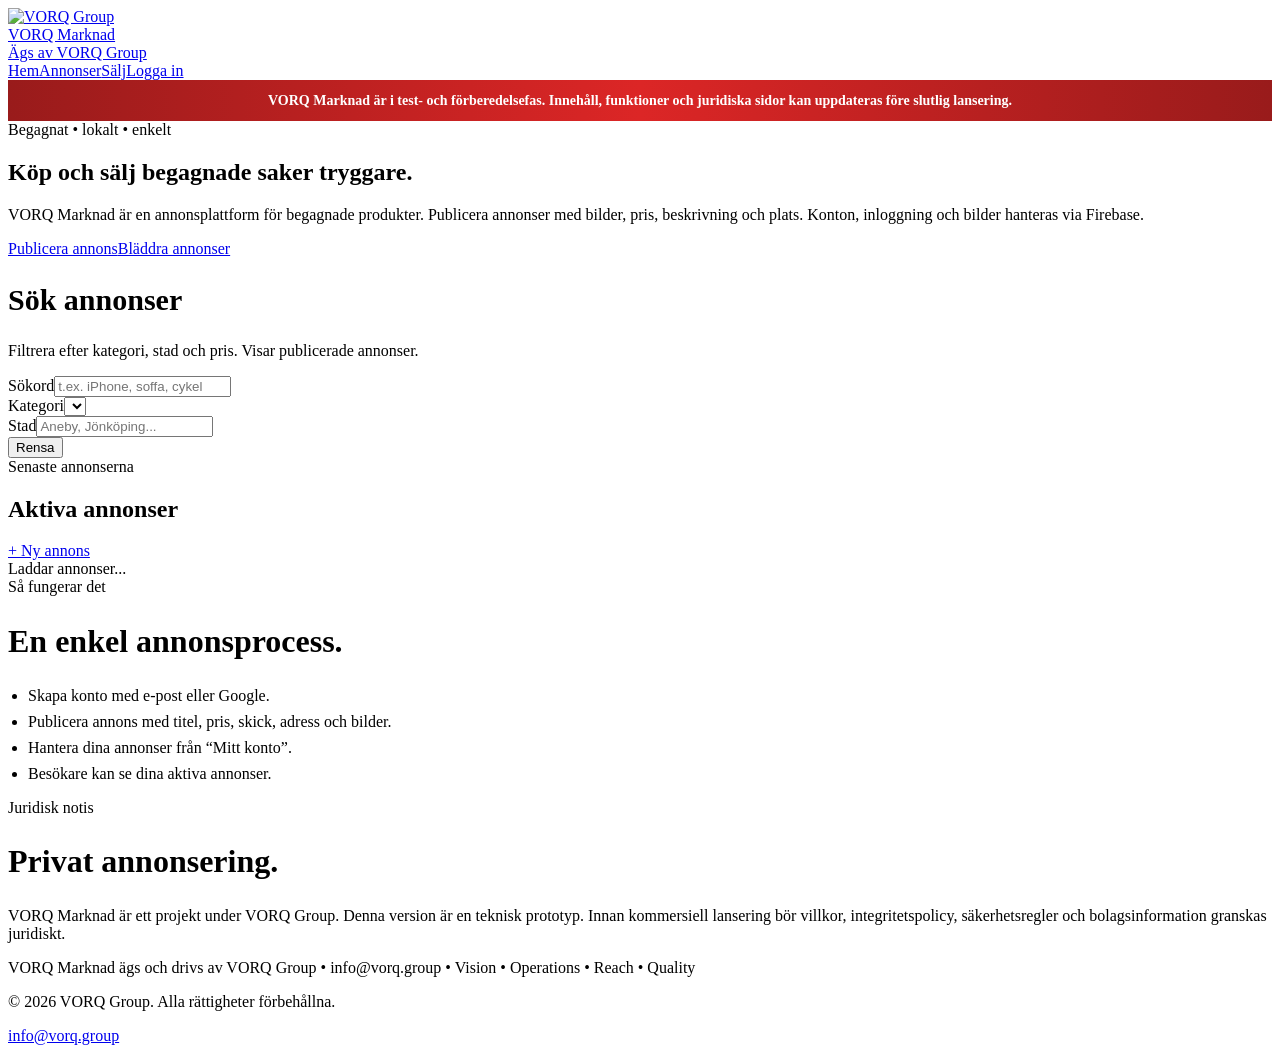
==== commit 516b0b01: "Add files via upload" ====
--- a/index.html
+++ b/index.html
@@ -1,1130 +1,24 @@
 <!DOCTYPE html>
-<html lang="en">
+<html lang="sv">
 <head>
-  <meta charset="UTF-8" />
-  <meta name="viewport" content="width=device-width, initial-scale=1.0" />
-  <title>HK Global Market & Services | Buy, Sell and Find Services Worldwide</title>
-  <meta name="description" content="HK Global Market & Services is a global marketplace for products, vehicles, real estate, maintenance, education, digital services, transport, and local services by country." />
-  <meta name="robots" content="index, follow" />
-  <meta name="theme-color" content="#0f172a" />
-  <link rel="preconnect" href="https://fonts.googleapis.com" />
-  <link rel="preconnect" href="https://fonts.gstatic.com" crossorigin />
-  <link href="https://fonts.googleapis.com/css2?family=Inter:wght@300;400;500;600;700;800;900&display=swap" rel="stylesheet" />
-  <style>
-    :root {
-      --ink: #0f172a;
-      --ink-2: #1e293b;
-      --muted: #64748b;
-      --soft: #f8fafc;
-      --soft-2: #eef2f7;
-      --card: rgba(255, 255, 255, 0.88);
-      --border: rgba(148, 163, 184, 0.26);
-      --accent: #f58220;
-      --accent-2: #ffb15c;
-      --accent-dark: #d96500;
-      --blue: #2563eb;
-      --green: #16a34a;
-      --violet: #7c3aed;
-      --danger: #dc2626;
-      --shadow-sm: 0 10px 30px rgba(15, 23, 42, 0.08);
-      --shadow: 0 24px 70px rgba(15, 23, 42, 0.14);
-      --radius: 28px;
-      --radius-sm: 18px;
-      --max: 1180px;
-    }
-
-    * { box-sizing: border-box; margin: 0; padding: 0; }
-    html { scroll-behavior: smooth; }
-    body {
-      min-height: 100vh;
-      font-family: Inter, system-ui, -apple-system, BlinkMacSystemFont, "Segoe UI", sans-serif;
-      color: var(--ink);
-      background:
-        radial-gradient(circle at 8% 8%, rgba(245, 130, 32, .18), transparent 32%),
-        radial-gradient(circle at 92% 4%, rgba(37, 99, 235, .13), transparent 34%),
-        linear-gradient(180deg, #fbfdff 0%, #eef2f7 58%, #f8fafc 100%);
-      overflow-x: hidden;
-    }
-
-    a { color: inherit; text-decoration: none; }
-    button, input, select { font: inherit; }
-    button { cursor: pointer; }
-
-    .skip-link {
-      position: absolute;
-      left: 16px;
-      top: -80px;
-      background: var(--ink);
-      color: #fff;
-      padding: 12px 18px;
-      border-radius: 999px;
-      z-index: 1000;
-      transition: .2s ease;
-    }
-    .skip-link:focus { top: 16px; }
-
-    .site-header {
-      position: sticky;
-      top: 0;
-      z-index: 80;
-      background: rgba(255, 255, 255, 0.78);
-      backdrop-filter: blur(22px);
-      border-bottom: 1px solid rgba(226, 232, 240, .78);
-    }
-    .nav-wrap {
-      max-width: var(--max);
-      margin: 0 auto;
-      padding: 14px 22px;
-      display: flex;
-      align-items: center;
-      justify-content: space-between;
-      gap: 18px;
-    }
-    .brand {
-      display: inline-flex;
-      align-items: center;
-      gap: 12px;
-      min-width: 0;
-      font-weight: 950;
-      letter-spacing: -.055em;
-      font-size: 1.28rem;
-      color: var(--ink);
-      white-space: nowrap;
-    }
-    .brand-mark {
-      width: 46px;
-      height: 46px;
-      border-radius: 16px;
-      display: grid;
-      place-items: center;
-      color: #fff;
-      background:
-        linear-gradient(135deg, var(--accent), var(--accent-2));
-      box-shadow: 0 14px 34px rgba(245, 130, 32, .30);
-      position: relative;
-      overflow: hidden;
-    }
-    .brand-mark::after {
-      content: "";
-      position: absolute;
-      inset: -45% -20% auto auto;
-      width: 42px;
-      height: 88px;
-      background: rgba(255, 255, 255, .42);
-      transform: rotate(35deg);
-    }
-    .brand-mark span { position: relative; z-index: 1; font-size: .95rem; letter-spacing: -.03em; }
-    .brand small { display: block; font-size: .67rem; letter-spacing: .13em; text-transform: uppercase; color: var(--muted); font-weight: 800; margin-top: -2px; }
-
-    .nav-links {
-      display: flex;
-      align-items: center;
-      gap: 6px;
-      flex-wrap: wrap;
-      justify-content: flex-end;
-    }
-    .nav-link {
-      min-height: 42px;
-      display: inline-flex;
-      align-items: center;
-      justify-content: center;
-      padding: 10px 14px;
-      border-radius: 999px;
-      color: #334155;
-      font-size: .88rem;
-      font-weight: 800;
-      transition: .22s ease;
-    }
-    .nav-link:hover { color: var(--accent-dark); background: rgba(245, 130, 32, .10); }
-    .nav-link.primary {
-      background: var(--ink);
-      color: #fff;
-      box-shadow: 0 12px 30px rgba(15, 23, 42, .18);
-    }
-    .nav-link.primary:hover { background: var(--accent); color: #fff; transform: translateY(-1px); }
-    .menu-btn {
-      display: none;
-      width: 46px;
-      height: 46px;
-      border: 1px solid var(--border);
-      border-radius: 16px;
-      background: #fff;
-      color: var(--ink);
-      font-size: 1.2rem;
-    }
-
-    .hero {
-      max-width: var(--max);
-      margin: 0 auto;
-      padding: 74px 22px 36px;
-      display: grid;
-      grid-template-columns: minmax(0, 1.05fr) minmax(330px, .95fr);
-      gap: 34px;
-      align-items: center;
-    }
-    .eyebrow {
-      display: inline-flex;
-      align-items: center;
-      gap: 10px;
-      padding: 9px 13px;
-      border-radius: 999px;
-      background: rgba(255, 255, 255, .82);
-      border: 1px solid var(--border);
-      box-shadow: var(--shadow-sm);
-      color: var(--accent-dark);
-      font-size: .82rem;
-      font-weight: 900;
-      margin-bottom: 18px;
-    }
-    .eyebrow-dot {
-      width: 10px;
-      height: 10px;
-      border-radius: 99px;
-      background: var(--green);
-      box-shadow: 0 0 0 6px rgba(22, 163, 74, .12);
-    }
-    h1 {
-      font-size: clamp(2.6rem, 6vw, 5.7rem);
-      line-height: .93;
-      letter-spacing: -.085em;
-      font-weight: 950;
-      color: var(--ink);
-      max-width: 850px;
-    }
-    .highlight {
-      color: transparent;
-      background: linear-gradient(135deg, var(--accent), #f97316 42%, #7c3aed);
-      -webkit-background-clip: text;
-      background-clip: text;
-    }
-    .hero-copy {
-      max-width: 710px;
-      margin-top: 22px;
-      color: #475569;
-      font-size: clamp(1rem, 1.5vw, 1.18rem);
-      line-height: 1.78;
-      font-weight: 560;
-    }
-    .hero-actions {
-      display: flex;
-      align-items: center;
-      gap: 12px;
-      flex-wrap: wrap;
-      margin-top: 26px;
-    }
-    .btn {
-      min-height: 52px;
-      display: inline-flex;
-      align-items: center;
-      justify-content: center;
-      gap: 10px;
-      border-radius: 999px;
-      padding: 14px 20px;
-      border: 1px solid var(--border);
-      background: #fff;
-      color: var(--ink);
-      font-weight: 900;
-      box-shadow: var(--shadow-sm);
-      transition: .24s ease;
-    }
-    .btn:hover { transform: translateY(-2px); box-shadow: var(--shadow); }
-    .btn.accent { background: var(--accent); color: white; border-color: rgba(245, 130, 32, .2); }
-    .btn.accent:hover { background: var(--accent-dark); }
-    .trust-row {
-      margin-top: 28px;
-      display: flex;
-      align-items: center;
-      gap: 14px;
-      flex-wrap: wrap;
-      color: var(--muted);
-      font-size: .9rem;
-      font-weight: 750;
-    }
-    .trust-row span {
-      display: inline-flex;
-      align-items: center;
-      gap: 8px;
-      padding: 9px 12px;
-      background: rgba(255, 255, 255, .62);
-      border: 1px solid rgba(226, 232, 240, .88);
-      border-radius: 999px;
-    }
-
-    .hero-panel {
-      position: relative;
-      min-height: 610px;
-      border-radius: 38px;
-      padding: 18px;
-      background:
-        linear-gradient(135deg, rgba(15, 23, 42, .95), rgba(30, 41, 59, .92)),
-        radial-gradient(circle at 90% 0%, rgba(245, 130, 32, .36), transparent 32%);
-      box-shadow: var(--shadow);
-      overflow: hidden;
-      color: #fff;
-      isolation: isolate;
-    }
-    .hero-panel::before {
-      content: "";
-      position: absolute;
-      width: 260px;
-      height: 260px;
-      right: -70px;
-      top: -70px;
-      border-radius: 999px;
-      background: rgba(245, 130, 32, .42);
-      filter: blur(14px);
-      z-index: -1;
-    }
-    .hero-panel::after {
-      content: "";
-      position: absolute;
-      width: 280px;
-      height: 280px;
-      left: -120px;
-      bottom: -100px;
-      border-radius: 999px;
-      background: rgba(37, 99, 235, .32);
-      filter: blur(12px);
-      z-index: -1;
-    }
-    .finder-card {
-      background: rgba(255, 255, 255, .98);
-      color: var(--ink);
-      border-radius: 30px;
-      padding: 22px;
-      box-shadow: 0 22px 70px rgba(0, 0, 0, .16);
-    }
-    .finder-card h2 {
-      font-size: 1.45rem;
-      letter-spacing: -.04em;
-      margin-bottom: 6px;
-      font-weight: 950;
-    }
-    .finder-card p { color: var(--muted); font-size: .92rem; font-weight: 650; line-height: 1.6; margin-bottom: 18px; }
-    .form-grid { display: grid; gap: 12px; }
-    .field label {
-      display: block;
-      color: #475569;
-      font-size: .74rem;
-      font-weight: 900;
-      text-transform: uppercase;
-      letter-spacing: .08em;
-      margin-bottom: 7px;
-    }
-    .field input, .field select {
-      width: 100%;
-      min-height: 52px;
-      border-radius: 17px;
-      border: 1px solid #dbe3ef;
-      background: #f8fafc;
-      color: var(--ink);
-      padding: 0 14px;
-      outline: none;
-      font-weight: 750;
-      transition: .22s ease;
-    }
-    .field input:focus, .field select:focus { background: #fff; border-color: var(--accent); box-shadow: 0 0 0 4px rgba(245, 130, 32, .12); }
-    .finder-submit {
-      min-height: 56px;
-      width: 100%;
-      border: 0;
-      border-radius: 18px;
-      margin-top: 4px;
-      color: white;
-      background: linear-gradient(135deg, var(--accent), var(--accent-dark));
-      font-weight: 950;
-      box-shadow: 0 16px 36px rgba(245, 130, 32, .25);
-    }
-    .panel-stats {
-      display: grid;
-      grid-template-columns: repeat(3, 1fr);
-      gap: 10px;
-      margin-top: 14px;
-    }
-    .panel-stat {
-      border: 1px solid rgba(255, 255, 255, .14);
-      background: rgba(255, 255, 255, .10);
-      border-radius: 22px;
-      padding: 16px 12px;
-      backdrop-filter: blur(10px);
-    }
-    .panel-stat strong { display: block; font-size: 1.45rem; font-weight: 950; letter-spacing: -.05em; }
-    .panel-stat span { color: rgba(255, 255, 255, .72); font-size: .72rem; font-weight: 800; }
-    .mini-feed {
-      margin-top: 14px;
-      display: grid;
-      gap: 10px;
-    }
-    .feed-item {
-      display: flex;
-      align-items: center;
-      gap: 12px;
-      padding: 13px;
-      border-radius: 20px;
-      background: rgba(255, 255, 255, .10);
-      border: 1px solid rgba(255, 255, 255, .14);
-      backdrop-filter: blur(10px);
-    }
-    .feed-icon {
-      width: 42px;
-      height: 42px;
-      border-radius: 15px;
-      display: grid;
-      place-items: center;
-      background: rgba(255, 255, 255, .16);
-      flex: 0 0 auto;
-    }
-    .feed-item strong { display: block; font-size: .92rem; font-weight: 900; }
-    .feed-item small { display: block; margin-top: 2px; color: rgba(255, 255, 255, .68); font-weight: 700; }
-
-    section { max-width: var(--max); margin: 0 auto; padding: 46px 22px; }
-    .section-head {
-      display: flex;
-      align-items: end;
-      justify-content: space-between;
-      gap: 22px;
-      margin-bottom: 20px;
-    }
-    .section-kicker {
-      display: inline-flex;
-      color: var(--accent-dark);
-      font-size: .78rem;
-      font-weight: 950;
-      text-transform: uppercase;
-      letter-spacing: .14em;
-      margin-bottom: 10px;
-    }
-    .section-head h2 {
-      font-size: clamp(1.9rem, 3vw, 3.1rem);
-      line-height: 1.02;
-      letter-spacing: -.065em;
-      font-weight: 950;
-      max-width: 720px;
-    }
-    .section-head p {
-      color: var(--muted);
-      line-height: 1.65;
-      font-weight: 650;
-      max-width: 420px;
-    }
-
-    .quick-tabs {
-      display: flex;
-      gap: 10px;
-      overflow-x: auto;
-      padding: 4px 0 18px;
-      scrollbar-width: thin;
-    }
-    .quick-tabs a {
-      flex: 0 0 auto;
-      display: inline-flex;
-      align-items: center;
-      gap: 8px;
-      padding: 12px 14px;
-      border: 1px solid rgba(226, 232, 240, .95);
-      background: rgba(255, 255, 255, .74);
-      border-radius: 999px;
-      color: #334155;
-      font-size: .87rem;
-      font-weight: 900;
-      box-shadow: 0 8px 20px rgba(15, 23, 42, .04);
-    }
-    .quick-tabs a:hover { color: var(--accent-dark); border-color: rgba(245, 130, 32, .36); }
-
-    .category-grid {
-      display: grid;
-      grid-template-columns: repeat(4, minmax(0, 1fr));
-      gap: 14px;
-    }
-    .category-card {
-      min-height: 198px;
-      position: relative;
-      display: flex;
-      flex-direction: column;
-      justify-content: space-between;
-      padding: 19px;
-      border-radius: 26px;
-      border: 1px solid rgba(226, 232, 240, .92);
-      background: rgba(255, 255, 255, .82);
-      box-shadow: var(--shadow-sm);
-      overflow: hidden;
-      transition: .24s ease;
-    }
-    .category-card:hover { transform: translateY(-5px); box-shadow: var(--shadow); border-color: rgba(245, 130, 32, .32); }
-    .category-card::after {
-      content: "";
-      position: absolute;
-      inset: auto -36px -44px auto;
-      width: 118px;
-      height: 118px;
-      border-radius: 999px;
-      background: rgba(245, 130, 32, .12);
-    }
-    .cat-icon {
-      width: 52px;
-      height: 52px;
-      border-radius: 18px;
-      display: grid;
-      place-items: center;
-      background: #fff7ed;
-      color: var(--accent-dark);
-      font-size: 1.4rem;
-    }
-    .category-card h3 { margin-top: 18px; font-size: 1.1rem; letter-spacing: -.035em; font-weight: 950; }
-    .category-card p { margin-top: 8px; color: var(--muted); line-height: 1.55; font-size: .9rem; font-weight: 650; }
-    .cat-link { margin-top: 16px; color: var(--accent-dark); font-weight: 950; font-size: .86rem; }
-
-    .country-strip {
-      display: grid;
-      grid-template-columns: 1fr 1fr;
-      gap: 16px;
-    }
-    .country-panel, .safety-panel {
-      border-radius: 32px;
-      border: 1px solid rgba(226, 232, 240, .9);
-      background: rgba(255, 255, 255, .78);
-      box-shadow: var(--shadow-sm);
-      padding: 24px;
-      overflow: hidden;
-    }
-    .map-dots {
-      display: grid;
-      grid-template-columns: repeat(5, 1fr);
-      gap: 10px;
-      margin-top: 20px;
-    }
-    .country-chip {
-      padding: 12px;
-      border-radius: 18px;
-      background: #fff;
-      border: 1px solid rgba(226, 232, 240, .95);
-      font-weight: 900;
-      font-size: .84rem;
-      color: #334155;
-      text-align: center;
-    }
-
-
-    .market-tools {
-      margin-top: 18px;
-      display: grid;
-      grid-template-columns: minmax(0, 1.1fr) minmax(0, .9fr);
-      gap: 14px;
-      align-items: start;
-    }
-    .tool-card, .selected-country-card {
-      border: 1px solid rgba(226, 232, 240, .95);
-      background: rgba(255, 255, 255, .92);
-      border-radius: 24px;
-      padding: 16px;
-      box-shadow: var(--shadow-sm);
-    }
-    .tool-card label {
-      display: block;
-      font-size: .78rem;
-      font-weight: 950;
-      color: var(--muted);
-      margin-bottom: 8px;
-      text-transform: uppercase;
-      letter-spacing: .04em;
-    }
-    .tool-input {
-      width: 100%;
-      min-height: 46px;
-      border: 1px solid rgba(203, 213, 225, .95);
-      background: #f8fafc;
-      border-radius: 16px;
-      padding: 12px 14px;
-      outline: none;
-      font-weight: 750;
-      color: var(--ink);
-    }
-    .tool-input:focus { background: #fff; border-color: var(--accent); box-shadow: 0 0 0 4px rgba(245, 130, 32, .10); }
-    .selected-country-card h3 { font-size: 1.25rem; font-weight: 950; letter-spacing: -.04em; }
-    .selected-country-card p { margin-top: 6px; color: var(--muted); font-size: .9rem; font-weight: 700; line-height: 1.55; }
-    .country-meta { display: flex; gap: 8px; flex-wrap: wrap; margin-top: 12px; }
-    .meta-pill, .lang-pill {
-      display: inline-flex;
-      align-items: center;
-      gap: 6px;
-      padding: 8px 10px;
-      border-radius: 999px;
-      background: #f8fafc;
-      border: 1px solid rgba(226, 232, 240, .95);
-      color: #334155;
-      font-size: .78rem;
-      font-weight: 900;
-    }
-    .language-overview {
-      margin-top: 14px;
-      display: flex;
-      gap: 8px;
-      flex-wrap: wrap;
-    }
-    .directory-head {
-      margin-top: 22px;
-      display: flex;
-      justify-content: space-between;
-      gap: 12px;
-      align-items: center;
-      flex-wrap: wrap;
-    }
-    .directory-count { color: var(--muted); font-weight: 900; font-size: .86rem; }
-    .country-directory {
-      margin-top: 14px;
-      max-height: 420px;
-      overflow: auto;
-      padding-right: 4px;
-      display: grid;
-      grid-template-columns: repeat(2, minmax(0, 1fr));
-      gap: 10px;
-    }
-    .country-row {
-      text-align: left;
-      border: 1px solid rgba(226, 232, 240, .95);
-      background: #fff;
-      border-radius: 18px;
-      padding: 12px;
-      display: grid;
-      gap: 7px;
-      transition: .2s ease;
-    }
-    .country-row:hover { transform: translateY(-2px); border-color: rgba(245, 130, 32, .40); box-shadow: var(--shadow-sm); }
-    .country-row strong { font-size: .92rem; font-weight: 950; color: var(--ink); }
-    .country-row small { color: var(--muted); font-weight: 700; line-height: 1.45; }
-    .country-row .row-langs { display: flex; gap: 5px; flex-wrap: wrap; }
-    .country-row .row-langs span { font-size: .68rem; padding: 5px 7px; border-radius: 999px; background: #f8fafc; color: #475569; font-weight: 900; }
-
-    .safety-list { display: grid; gap: 12px; margin-top: 18px; }
-    .safety-item { display: flex; gap: 12px; align-items: start; padding: 13px; border-radius: 18px; background: #fff; border: 1px solid rgba(226, 232, 240, .9); }
-    .safety-item span { width: 28px; height: 28px; border-radius: 10px; display: grid; place-items: center; background: rgba(22, 163, 74, .10); color: var(--green); font-weight: 950; flex: 0 0 auto; }
-    .safety-item strong { display: block; font-size: .94rem; font-weight: 950; }
-    .safety-item small { display: block; color: var(--muted); line-height: 1.55; margin-top: 3px; font-weight: 650; }
-
-    .steps {
-      display: grid;
-      grid-template-columns: repeat(3, minmax(0, 1fr));
-      gap: 14px;
-    }
-    .step-card {
-      padding: 24px;
-      border-radius: 30px;
-      background: var(--ink);
-      color: #fff;
-      min-height: 260px;
-      box-shadow: var(--shadow);
-      position: relative;
-      overflow: hidden;
-    }
-    .step-card:nth-child(2) { background: linear-gradient(135deg, #1e293b, #334155); }
-    .step-card:nth-child(3) { background: linear-gradient(135deg, var(--accent-dark), var(--accent)); }
-    .step-no {
-      width: 54px;
-      height: 54px;
-      border-radius: 18px;
-      display: grid;
-      place-items: center;
-      background: rgba(255, 255, 255, .13);
-      font-size: 1.2rem;
-      font-weight: 950;
-      margin-bottom: 44px;
-    }
-    .step-card h3 { font-size: 1.34rem; letter-spacing: -.045em; font-weight: 950; margin-bottom: 10px; }
-    .step-card p { color: rgba(255, 255, 255, .76); line-height: 1.65; font-weight: 650; }
-
-    .cta {
-      max-width: var(--max);
-      margin: 44px auto 0;
-      padding: 0 22px 64px;
-    }
-    .cta-card {
-      min-height: 330px;
-      border-radius: 42px;
-      padding: 36px;
-      color: #fff;
-      background:
-        linear-gradient(135deg, rgba(15, 23, 42, .96), rgba(15, 23, 42, .84)),
-        radial-gradient(circle at 90% 20%, rgba(245, 130, 32, .5), transparent 34%);
-      box-shadow: var(--shadow);
-      display: grid;
-      grid-template-columns: 1.2fr .8fr;
-      gap: 22px;
-      align-items: center;
-      overflow: hidden;
-      position: relative;
-    }
-    .cta-card h2 { font-size: clamp(2rem, 4vw, 4rem); line-height: .98; letter-spacing: -.075em; font-weight: 950; }
-    .cta-card p { margin-top: 16px; max-width: 690px; color: rgba(255, 255, 255, .76); line-height: 1.75; font-weight: 650; }
-    .cta-buttons { margin-top: 24px; display: flex; gap: 12px; flex-wrap: wrap; }
-    .cta-visual {
-      display: grid;
-      gap: 12px;
-    }
-    .cta-mini {
-      padding: 16px;
-      border-radius: 24px;
-      background: rgba(255, 255, 255, .10);
-      border: 1px solid rgba(255, 255, 255, .14);
-      backdrop-filter: blur(10px);
-    }
-    .cta-mini strong { display: block; font-weight: 950; }
-    .cta-mini span { display: block; margin-top: 3px; color: rgba(255, 255, 255, .68); font-size: .86rem; font-weight: 700; }
-
-    .site-footer {
-      border-top: 1px solid rgba(226, 232, 240, .85);
-      background: rgba(255, 255, 255, .75);
-    }
-    .footer-wrap {
-      max-width: var(--max);
-      margin: 0 auto;
-      padding: 28px 22px;
-      display: flex;
-      align-items: center;
-      justify-content: space-between;
-      gap: 14px;
-      flex-wrap: wrap;
-      color: var(--muted);
-      font-weight: 720;
-    }
-    .footer-links { display: flex; gap: 14px; flex-wrap: wrap; }
-    .footer-links a { color: #334155; font-weight: 850; }
-    .footer-links a:hover { color: var(--accent-dark); }
-
-    @media (max-width: 980px) {
-      .hero { grid-template-columns: 1fr; padding-top: 46px; }
-      .hero-panel { min-height: auto; }
-      .category-grid { grid-template-columns: repeat(2, minmax(0, 1fr)); }
-      .country-strip { grid-template-columns: 1fr; }
-      .market-tools { grid-template-columns: 1fr; }
-      .country-directory { grid-template-columns: 1fr; }
-      .steps { grid-template-columns: 1fr; }
-      .cta-card { grid-template-columns: 1fr; }
-      .section-head { align-items: start; flex-direction: column; }
-    }
-
-    @media (max-width: 760px) {
-      .nav-wrap { padding: 12px 16px; }
-      .brand { font-size: 1.1rem; }
-      .brand small { display: none; }
-      .menu-btn { display: grid; place-items: center; }
-      .nav-links {
-        position: fixed;
-        left: 14px;
-        right: 14px;
-        top: 72px;
-        padding: 12px;
-        border-radius: 24px;
-        background: rgba(255, 255, 255, .96);
-        border: 1px solid rgba(226, 232, 240, .95);
-        box-shadow: var(--shadow);
-        display: none;
-        flex-direction: column;
-        align-items: stretch;
-      }
-      .nav-links.open { display: flex; }
-      .nav-link { justify-content: flex-start; width: 100%; }
-      .hero { padding: 34px 16px 26px; }
-      section { padding: 36px 16px; }
-      .hero-actions .btn { width: 100%; }
-      .panel-stats { grid-template-columns: 1fr; }
-      .category-grid { grid-template-columns: 1fr; }
-      .country-panel, .safety-panel { padding: 20px; }
-      .map-dots { grid-template-columns: repeat(2, 1fr); }
-      .cta { padding: 0 16px 46px; }
-      .cta-card { padding: 24px; border-radius: 32px; }
-      .cta-buttons .btn { width: 100%; }
-      .footer-wrap { align-items: flex-start; flex-direction: column; }
-    }
-  </style>
+  <meta charset="UTF-8">
+  <meta name="viewport" content="width=device-width, initial-scale=1.0">
+  <title>VORQ Marknad | Köp och sälj begagnat</title>
+  <meta name="description" content="VORQ Marknad är en digital marknadsplats för begagnade varor, ägd av VORQ Group.">
+  <meta name="robots" content="index, follow">
+  <link rel="stylesheet" href="styles.css">
 </head>
 <body>
-  <a class="skip-link" href="#main">Skip to content</a>
-
-  <header class="site-header">
-    <div class="nav-wrap">
-      <a class="brand" href="index.html" aria-label="HK Global home">
-        <span class="brand-mark"><span>HK</span></span>
-        <span>HK Global<small>Market & Services</small></span>
-      </a>
-
-      <button class="menu-btn" id="menuBtn" aria-label="Open menu" aria-expanded="false">☰</button>
-
-      <nav class="nav-links" id="navLinks" aria-label="Primary navigation">
-        <a class="nav-link" href="index.html">Home</a>
-        <a class="nav-link" href="results.html">Search listings</a>
-        <a class="nav-link primary" href="sell.html">Post an ad</a>
-        <a class="nav-link" href="my-account.html">My account</a>
-        <a class="nav-link" href="messages.html">Messages</a>
-        <a class="nav-link" href="login.html">Login</a>
-        <a class="nav-link" href="register.html">Create account</a>
-      </nav>
-    </div>
-  </header>
-
-  <main id="main">
-    <div class="hero">
-      <div class="hero-content">
-        <div class="eyebrow"><span class="eyebrow-dot"></span>Global marketplace · country-based listings</div>
-        <h1>Buy, sell and find <span class="highlight">trusted services</span> worldwide.</h1>
-        <p class="hero-copy">
-          A modern international marketplace for vehicles, real estate, products, maintenance centers, education, digital work, company services, transport, cleaning and local services — organized by country, language and category.
-        </p>
-        <div class="hero-actions">
-          <a class="btn accent" href="results.html">Search listings →</a>
-          <a class="btn" href="sell.html">Publish a new ad</a>
-        </div>
-        <div class="trust-row" aria-label="Platform highlights">
-          <span>🌍 All countries & territories</span>
-          <span>🧩 16+ categories</span>
-          <span>💬 Country language + global language selector</span>
-        </div>
-      </div>
-
-      <aside class="hero-panel" aria-label="Marketplace search panel">
-        <form class="finder-card" id="heroSearchForm">
-          <h2>Find anything faster</h2>
-          <p>Select country, language, category and keyword. Results open in the search page with the selected filters.</p>
-          <div class="form-grid">
-            <div class="field">
-              <label for="countrySelect">Country</label>
-              <select id="countrySelect" name="country">
-                <option value="global">🌍 Global market</option>
-              </select>
-            </div>
-            <div class="field">
-              <label for="languageSelect">Language</label>
-              <select id="languageSelect" name="language">
-                <option value="en">English</option>
-              </select>
-            </div>
-            <div class="field">
-              <label for="categorySelect">Category</label>
-              <select id="categorySelect" name="category">
-                <option value="cars">Cars</option>
-                <option value="real-estate">Houses & apartments</option>
-                <option value="electronics">Electronics</option>
-                <option value="maintenance-centers">Maintenance centers</option>
-                <option value="digital-services">Digital services</option>
-                <option value="education">Education</option>
-                <option value="transport-delivery">Transport & delivery</option>
-                <option value="personal-services">Personal services</option>
-              </select>
-            </div>
-            <div class="field">
-              <label for="keywordInput">Keyword</label>
-              <input id="keywordInput" name="q" type="search" placeholder="Example: BMW, apartment, repair..." autocomplete="off" />
-            </div>
-            <button class="finder-submit" type="submit">Search now</button>
-          </div>
-        </form>
-
-        <div class="panel-stats">
-          <div class="panel-stat"><strong>250</strong><span>Countries & territories</span></div>
-          <div class="panel-stat"><strong>180+</strong><span>Language options</span></div>
-          <div class="panel-stat"><strong>24/7</strong><span>Accessible</span></div>
-        </div>
-
-        <div class="mini-feed" aria-label="Featured marketplace modes">
-          <div class="feed-item"><div class="feed-icon">🚗</div><div><strong>Vehicles marketplace</strong><small>Cars, motorcycles, bicycles and transport listings.</small></div></div>
-          <div class="feed-item"><div class="feed-icon">🛠️</div><div><strong>Maintenance & local services</strong><small>Service centers, home work and company support.</small></div></div>
-          <div class="feed-item"><div class="feed-icon">💼</div><div><strong>Business and digital services</strong><small>Design, programming, marketing, training and more.</small></div></div>
-        </div>
-      </aside>
-    </div>
-
-    <section aria-labelledby="quickLinksTitle">
-      <div class="section-head">
-        <div>
-          <span class="section-kicker">Quick access</span>
-          <h2 id="quickLinksTitle">Main marketplace sections</h2>
-        </div>
-        <p>Use direct category paths so visitors can reach the correct market quickly without confusion.</p>
-      </div>
-      <div class="quick-tabs">
-        <a href="results.html?category=cars">🚗 Cars</a>
-        <a href="results.html?category=real-estate">🏠 Real estate</a>
-        <a href="results.html?category=maintenance-centers">🛠️ Maintenance</a>
-        <a href="results.html?category=digital-services">💻 Digital services</a>
-        <a href="results.html?category=education">🎓 Education</a>
-        <a href="results.html?category=transport-delivery">🚚 Transport</a>
-        <a href="results.html?category=cleaning-services">🧼 Cleaning</a>
-      </div>
-
-      <div class="category-grid">
-        <a class="category-card" href="results.html?category=cars">
-          <div><div class="cat-icon">🚗</div><h3>Cars</h3><p>New and used cars by country with local market filtering.</p></div><span class="cat-link">View listings →</span>
-        </a>
-        <a class="category-card" href="results.html?category=real-estate">
-          <div><div class="cat-icon">🏠</div><h3>Houses & apartments</h3><p>Homes, apartments, rental offers and properties.</p></div><span class="cat-link">View listings →</span>
-        </a>
-        <a class="category-card" href="results.html?category=electronics">
-          <div><div class="cat-icon">📱</div><h3>Electronics</h3><p>Phones, computers, devices and accessories.</p></div><span class="cat-link">View listings →</span>
-        </a>
-        <a class="category-card" href="results.html?category=home-items">
-          <div><div class="cat-icon">🛋️</div><h3>Home items</h3><p>Furniture, tools, appliances and home products.</p></div><span class="cat-link">View listings →</span>
-        </a>
-        <a class="category-card" href="results.html?category=motorcycles">
-          <div><div class="cat-icon">🏍️</div><h3>Motorcycles</h3><p>Motorbikes, parts, accessories and local sellers.</p></div><span class="cat-link">View listings →</span>
-        </a>
-        <a class="category-card" href="results.html?category=bicycles">
-          <div><div class="cat-icon">🚲</div><h3>Bicycles</h3><p>City bikes, sport bikes, e-bikes and parts.</p></div><span class="cat-link">View listings →</span>
-        </a>
-        <a class="category-card" href="results.html?category=commercial-shops">
-          <div><div class="cat-icon">🏬</div><h3>Commercial shops</h3><p>Stores, businesses and commercial spaces.</p></div><span class="cat-link">View listings →</span>
-        </a>
-        <a class="category-card" href="results.html?category=agricultural-lands">
-          <div><div class="cat-icon">🌾</div><h3>Agricultural lands</h3><p>Farms, lands and rural investment properties.</p></div><span class="cat-link">View listings →</span>
-        </a>
-        <a class="category-card" href="results.html?category=maintenance-centers">
-          <div><div class="cat-icon">🧰</div><h3>Maintenance centers</h3><p>Car, device, machine and equipment service centers.</p></div><span class="cat-link">View listings →</span>
-        </a>
-        <a class="category-card" href="results.html?category=home-maintenance">
-          <div><div class="cat-icon">🔧</div><h3>Home maintenance</h3><p>Plumbing, electricity, painting and repairs.</p></div><span class="cat-link">View listings →</span>
-        </a>
-        <a class="category-card" href="results.html?category=education">
-          <div><div class="cat-icon">🎓</div><h3>Education</h3><p>Courses, private lessons, tutoring and training.</p></div><span class="cat-link">View listings →</span>
-        </a>
-        <a class="category-card" href="results.html?category=digital-services">
-          <div><div class="cat-icon">💻</div><h3>Digital services</h3><p>Websites, design, programming and marketing.</p></div><span class="cat-link">View listings →</span>
-        </a>
-      </div>
-    </section>
-
-    <section aria-labelledby="countryTitle">
-      <div class="country-strip">
-        <div class="country-panel">
-          <span class="section-kicker">Country-first experience</span>
-          <div class="section-head" style="margin-bottom:0;">
-            <div><h2 id="countryTitle">Local market, global reach</h2></div>
-          </div>
-          <p style="color:var(--muted);line-height:1.72;font-weight:650;margin-top:12px;">The design now includes a complete country directory and a language selector. The visitor can select a country, see its local name, currency and main languages, then search or publish using the correct market context.</p>
-          <div class="market-tools">
-            <div class="tool-card">
-              <label for="countryDirectorySearch">Search country or language</label>
-              <input class="tool-input" id="countryDirectorySearch" type="search" placeholder="Example: Sweden, Arabic, Germany, Türkiye..." autocomplete="off" />
-              <div class="directory-head">
-                <span class="directory-count" id="countryDirectoryCount">250 countries & territories</span>
-                <span class="directory-count">ISO country codes + local language mapping</span>
-              </div>
-              <div class="country-directory" id="countryDirectory" aria-live="polite"></div>
-            </div>
-            <div class="selected-country-card" id="selectedCountryCard">
-              <h3>🌍 Global market</h3>
-              <p>Select a country to show local language, currency and country-specific publishing context.</p>
-              <div class="country-meta">
-                <span class="meta-pill">All markets</span>
-                <span class="meta-pill">All categories</span>
-              </div>
-              <div class="language-overview" id="countryLanguageOverview"></div>
-            </div>
-          </div>
-        </div>
-
-        <div class="safety-panel">
-          <span class="section-kicker">Trust & clarity</span>
-          <h2 style="font-size:clamp(1.8rem,3vw,2.8rem);line-height:1.04;letter-spacing:-.06em;font-weight:950;">Designed for real publishing, not only display.</h2>
-          <div class="safety-list">
-            <div class="safety-item"><span>✓</span><div><strong>Clear category paths</strong><small>Products, vehicles, real estate and services are separated clearly.</small></div></div>
-            <div class="safety-item"><span>✓</span><div><strong>Strong call-to-action</strong><small>Visitors can immediately search or publish an ad.</small></div></div>
-            <div class="safety-item"><span>✓</span><div><strong>Mobile-first layout</strong><small>The design stays clean on phone, tablet and desktop.</small></div></div>
-          </div>
-        </div>
-      </div>
-    </section>
-
-    <section aria-labelledby="howTitle">
-      <div class="section-head">
-        <div>
-          <span class="section-kicker">Simple process</span>
-          <h2 id="howTitle">How the platform works</h2>
-        </div>
-        <p>A clean three-step path helps both buyers and service providers understand what to do next.</p>
-      </div>
-      <div class="steps">
-        <article class="step-card"><div class="step-no">01</div><h3>Select country</h3><p>Choose the country to display local language, currency and listings.</p></article>
-        <article class="step-card"><div class="step-no">02</div><h3>Choose category</h3><p>Select products, real estate, vehicles, businesses, education or services.</p></article>
-        <article class="step-card"><div class="step-no">03</div><h3>Contact or publish</h3><p>Contact sellers and service providers, or publish your own ad in the right section.</p></article>
-      </div>
-    </section>
-
-    <div class="cta">
-      <div class="cta-card">
-        <div>
-          <span class="section-kicker" style="color:#fed7aa;">Start now</span>
-          <h2>Publish your first ad today.</h2>
-          <p>Add your product, property, vehicle, business or service. Choose the correct country and category so people can find you easily.</p>
-          <div class="cta-buttons">
-            <a class="btn accent" href="sell.html">Post an ad</a>
-            <a class="btn" href="results.html">Browse listings</a>
-          </div>
-        </div>
-        <div class="cta-visual">
-          <div class="cta-mini"><strong>For sellers</strong><span>Structured publishing for different ad types.</span></div>
-          <div class="cta-mini"><strong>For buyers</strong><span>Fast filtering by country and category.</span></div>
-          <div class="cta-mini"><strong>For services</strong><span>Maintenance, company work and local support sections.</span></div>
-        </div>
-      </div>
-    </div>
-  </main>
-
-  <footer class="site-footer">
-    <div class="footer-wrap">
-      <div>© 2026 HK Global Market & Services. All rights reserved.</div>
-      <div class="footer-links">
-        <a href="terms.html">Terms</a>
-        <a href="results.html">Search listings</a>
-        <a href="sell.html">Post an ad</a>
-        <a href="dashboard.html">Dashboard</a>
-      </div>
-    </div>
-  </footer>
-
-  <script>
-
-    const COUNTRY_DATA = [{"code":"AF","slug":"afghanistan","name":"Afghanistan","local":"افغانستان","flag":"🇦🇫","region":"Asia","languages":["ps","fa","uz","tk"],"languageNames":["Pushto","Persian","Uzbek","Turkmen"],"currency":["AFN"],"tld":[".af","افغانستان."]},{"code":"AL","slug":"albania","name":"Albania","local":"Shqipëria","flag":"🇦🇱","region":"Europe","languages":["sq"],"languageNames":["Albanian"],"currency":["ALL"],"tld":[".al"]},{"code":"DZ","slug":"algeria","name":"Algeria","local":"الجزائر","flag":"🇩🇿","region":"Africa","languages":["ar"],"languageNames":["Arabic"],"currency":["DZD"],"tld":[".dz","الجزائر."]},{"code":"AS","slug":"american-samoa","name":"American Samoa","local":"American Samoa","flag":"🇦🇸","region":"Oceania","languages":["en","sm"],"languageNames":["English","Samoan"],"currency":["USD"],"tld":[".as"]},{"code":"AD","slug":"andorra","name":"Andorra","local":"Andorra","flag":"🇦🇩","region":"","languages":["ca"],"languageNames":["Catalan"],"currency":[],"tld":[]},{"code":"AO","slug":"angola","name":"Angola","local":"Angola","flag":"🇦🇴","region":"Africa","languages":["pt"],"languageNames":["Portuguese"],"currency":["AOA"],"tld":[".ao"]},{"code":"AI","slug":"anguilla","name":"Anguilla","local":"Anguilla","flag":"🇦🇮","region":"Americas","languages":["en"],"languageNames":["English"],"currency":["XCD"],"tld":[".ai"]},{"code":"AQ","slug":"antarctica","name":"Antarctica","local":"Antarctica","flag":"🇦🇶","region":"","languages":["en"],"languageNames":["English"],"currency":[],"tld":[]},{"code":"AG","slug":"antigua-and-barbuda","name":"Antigua and Barbuda","local":"Antigua and Barbuda","flag":"🇦🇬","region":"Americas","languages":["en"],"languageNames":["English"],"currency":["XCD"],"tld":[".ag"]},{"code":"AR","slug":"argentina","name":"Argentina","local":"Argentina","flag":"🇦🇷","region":"Americas","languages":["es","gn"],"languageNames":["Spanish","Guarani"],"currency":["ARS"],"tld":[".ar"]},{"code":"AM","slug":"armenia","name":"Armenia","local":"Հայաստան","flag":"🇦🇲","region":"Asia","languages":["hy","ru"],"languageNames":["Armenian","Russian"],"currency":["AMD"],"tld":[".am"]},{"code":"AW","slug":"aruba","name":"Aruba","local":"Aruba","flag":"🇦🇼","region":"Americas","languages":["nl"],"languageNames":["Dutch"],"currency":["AWG"],"tld":[".aw"]},{"code":"AU","slug":"australia","name":"Australia","local":"Australia","flag":"🇦🇺","region":"Oceania","languages":["en"],"languageNames":["English"],"currency":["AUD"],"tld":[".au"]},{"code":"AT","slug":"austria","name":"Austria","local":"Österreich","flag":"🇦🇹","region":"Europe","languages":["de"],"languageNames":["German"],"currency":["EUR"],"tld":[".at"]},{"code":"AZ","slug":"azerbaijan","name":"Azerbaijan","local":"Azərbaycan","flag":"🇦🇿","region":"Asia","languages":["az","hy"],"languageNames":["Azerbaijani","Armenian"],"currency":["AZN"],"tld":[".az"]},{"code":"BS","slug":"bahamas","name":"Bahamas","local":"Bahamas","flag":"🇧🇸","region":"Americas","languages":["en"],"languageNames":["English"],"currency":["BSD"],"tld":[".bs"]},{"code":"BH","slug":"bahrain","name":"Bahrain","local":"البحرين","flag":"🇧🇭","region":"Asia","languages":["ar"],"languageNames":["Arabic"],"currency":["BHD"],"tld":[".bh"]},{"code":"BD","slug":"bangladesh","name":"Bangladesh","local":"বাংলাদেশ","flag":"🇧🇩","region":"Asia","languages":["bn"],"languageNames":["Bangla"],"currency":["BDT"],"tld":[".bd"]},{"code":"BB","slug":"barbados","name":"Barbados","local":"Barbados","flag":"🇧🇧","region":"Americas","languages":["en"],"languageNames":["English"],"currency":["BBD"],"tld":[".bb"]},{"code":"BY","slug":"belarus","name":"Belarus","local":"Белару́сь","flag":"🇧🇾","region":"Europe","languages":["be","ru"],"languageNames":["Belarusian","Russian"],"currency":["BYR"],"tld":[".by"]},{"code":"BE","slug":"belgium","name":"Belgium","local":"België","flag":"🇧🇪","region":"Europe","languages":["nl","fr","de"],"languageNames":["Dutch","French","German"],"currency":["EUR"],"tld":[".be"]},{"code":"BZ","slug":"belize","name":"Belize","local":"Belize","flag":"🇧🇿","region":"Americas","languages":["en","es"],"languageNames":["English","Spanish"],"currency":["BZD"],"tld":[".bz"]},{"code":"BJ","slug":"benin","name":"Benin","local":"Bénin","flag":"🇧🇯","region":"Africa","languages":["fr"],"languageNames":["French"],"currency":["XOF"],"tld":[".bj"]},{"code":"BM","slug":"bermuda","name":"Bermuda","local":"Bermuda","flag":"🇧🇲","region":"Americas","languages":["en"],"languageNames":["English"],"currency":["BMD"],"tld":[".bm"]},{"code":"BT","slug":"bhutan","name":"Bhutan","local":"ʼbrug-yul","flag":"🇧🇹","region":"Asia","languages":["dz"],"languageNames":["Dzongkha"],"currency":["BTN","INR"],"tld":[".bt"]},{"code":"BO","slug":"bolivia","name":"Bolivia","local":"Bolivia","flag":"🇧🇴","region":"Americas","languages":["es","ay","qu"],"languageNames":["Spanish","Aymara","Quechua"],"currency":["BOB","BOV"],"tld":[".bo"]},{"code":"BQ","slug":"bonaire-sint-eustatius-and-saba","name":"Bonaire, Sint Eustatius and Saba","local":"Bonaire, Sint Eustatius and Saba","flag":"🇧🇶","region":"","languages":["nl"],"languageNames":["Dutch"],"currency":[],"tld":[]},{"code":"BA","slug":"bosnia-and-herzegovina","name":"Bosnia and Herzegovina","local":"Bosna i Hercegovina","flag":"🇧🇦","region":"Europe","languages":["bs","hr","sr"],"languageNames":["Bosnian","Croatian","Serbian"],"currency":["BAM"],"tld":[".ba"]},{"code":"BW","slug":"botswana","name":"Botswana","local":"Botswana","flag":"🇧🇼","region":"Africa","languages":["en","tn"],"languageNames":["English","Tswana"],"currency":["BWP"],"tld":[".bw"]},{"code":"BV","slug":"bouvet-island","name":"Bouvet Island","local":"Bouvet Island","flag":"🇧🇻","region":"","languages":["no"],"languageNames":["Norwegian"],"currency":[],"tld":[]},{"code":"BR","slug":"brazil","name":"Brazil","local":"Brasil","flag":"🇧🇷","region":"Americas","languages":["pt"],"languageNames":["Portuguese"],"currency":["BRL"],"tld":[".br"]},{"code":"IO","slug":"british-indian-ocean-territory","name":"British Indian Ocean Territory","local":"British Indian Ocean Territory","flag":"🇮🇴","region":"Africa","languages":["en"],"languageNames":["English"],"currency":["USD"],"tld":[".io"]},{"code":"BN","slug":"brunei","name":"Brunei","local":"Negara Brunei Darussalam","flag":"🇧🇳","region":"Asia","languages":["ms"],"languageNames":["Malay (macrolanguage)"],"currency":["BND"],"tld":[".bn"]},{"code":"BG","slug":"bulgaria","name":"Bulgaria","local":"България","flag":"🇧🇬","region":"Europe","languages":["bg"],"languageNames":["Bulgarian"],"currency":["BGN"],"tld":[".bg"]},{"code":"BF","slug":"burkina-faso","name":"Burkina Faso","local":"Burkina Faso","flag":"🇧🇫","region":"Africa","languages":["fr","ff"],"languageNames":["French","Fulah"],"currency":["XOF"],"tld":[".bf"]},{"code":"BI","slug":"burundi","name":"Burundi","local":"Burundi","flag":"🇧🇮","region":"Africa","languages":["fr","rn"],"languageNames":["French","Rundi"],"currency":["BIF"],"tld":[".bi"]},{"code":"CV","slug":"cabo-verde","name":"Cabo Verde","local":"Cabo Verde","flag":"🇨🇻","region":"Africa","languages":["pt"],"languageNames":["Portuguese"],"currency":["CVE"],"tld":[".cv"]},{"code":"KH","slug":"cambodia","name":"Cambodia","local":"Kâmpŭchéa","flag":"🇰🇭","region":"Asia","languages":["km"],"languageNames":["Khmer"],"currency":["KHR"],"tld":[".kh"]},{"code":"CM","slug":"cameroon","name":"Cameroon","local":"Cameroon","flag":"🇨🇲","region":"Africa","languages":["en","fr"],"languageNames":["English","French"],"currency":["XAF"],"tld":[".cm"]},{"code":"CA","slug":"canada","name":"Canada","local":"Canada","flag":"🇨🇦","region":"Americas","languages":["en","fr"],"languageNames":["English","French"],"currency":["CAD"],"tld":[".ca"]},{"code":"KY","slug":"cayman-islands","name":"Cayman Islands","local":"Cayman Islands","flag":"🇰🇾","region":"Americas","languages":["en"],"languageNames":["English"],"currency":["KYD"],"tld":[".ky"]},{"code":"CF","slug":"central-african-republic","name":"Central African Republic","local":"Ködörösêse tî Bêafrîka","flag":"🇨🇫","region":"Africa","languages":["fr","sg"],"languageNames":["French","Sango"],"currency":["XAF"],"tld":[".cf"]},{"code":"TD","slug":"chad","name":"Chad","local":"Tchad","flag":"🇹🇩","region":"Africa","languages":["fr","ar"],"languageNames":["French","Arabic"],"currency":["XAF"],"tld":[".td"]},{"code":"CL","slug":"chile","name":"Chile","local":"Chile","flag":"🇨🇱","region":"Americas","languages":["es"],"languageNames":["Spanish"],"currency":["CLF","CLP"],"tld":[".cl"]},{"code":"CN","slug":"china","name":"China","local":"中国","flag":"🇨🇳","region":"Asia","languages":["zh"],"languageNames":["Chinese"],"currency":["CNY"],"tld":[".cn"]},{"code":"CX","slug":"christmas-island","name":"Christmas Island","local":"Christmas Island","flag":"🇨🇽","region":"Oceania","languages":["en"],"languageNames":["English"],"currency":["AUD"],"tld":[".cx"]},{"code":"CC","slug":"cocos-keeling-islands","name":"Cocos (Keeling) Islands","local":"Cocos (Keeling) Islands","flag":"🇨🇨","region":"Oceania","languages":["en"],"languageNames":["English"],"currency":["AUD"],"tld":[".cc"]},{"code":"CO","slug":"colombia","name":"Colombia","local":"Colombia","flag":"🇨🇴","region":"Americas","languages":["es"],"languageNames":["Spanish"],"currency":["COP"],"tld":[".co"]},{"code":"KM","slug":"comoros","name":"Comoros","local":"Komori","flag":"🇰🇲","region":"Africa","languages":["ar","fr"],"languageNames":["Arabic","French"],"currency":["KMF"],"tld":[".km"]},{"code":"CK","slug":"cook-islands","name":"Cook Islands","local":"Cook Islands","flag":"🇨🇰","region":"Oceania","languages":["en"],"languageNames":["English"],"currency":["NZD"],"tld":[".ck"]},{"code":"CR","slug":"costa-rica","name":"Costa Rica","local":"Costa Rica","flag":"🇨🇷","region":"Americas","languages":["es"],"languageNames":["Spanish"],"currency":["CRC"],"tld":[".cr"]},{"code":"HR","slug":"croatia","name":"Croatia","local":"Hrvatska","flag":"🇭🇷","region":"Europe","languages":["hr"],"languageNames":["Croatian"],"currency":["HRK"],"tld":[".hr"]},{"code":"CU","slug":"cuba","name":"Cuba","local":"Cuba","flag":"🇨🇺","region":"Americas","languages":["es"],"languageNames":["Spanish"],"currency":["CUC","CUP"],"tld":[".cu"]},{"code":"CW","slug":"curacao","name":"Curaçao","local":"Curaçao","flag":"🇨🇼","region":"","languages":["nl"],"languageNames":["Dutch"],"currency":[],"tld":[]},{"code":"CY","slug":"cyprus","name":"Cyprus","local":"Κύπρος","flag":"🇨🇾","region":"Europe","languages":["el","tr","hy"],"languageNames":["Modern Greek (1453-)","Turkish","Armenian"],"currency":["EUR"],"tld":[".cy"]},{"code":"CZ","slug":"czechia","name":"Czechia","local":"Česká republika","flag":"🇨🇿","region":"Europe","languages":["cs","sk"],"languageNames":["Czech","Slovak"],"currency":["CZK"],"tld":[".cz"]},{"code":"CI","slug":"cote-divoire","name":"Côte d’Ivoire","local":"Côte d'Ivoire","flag":"🇨🇮","region":"Africa","languages":["fr"],"languageNames":["French"],"currency":["XOF"],"tld":[".ci"]},{"code":"CD","slug":"democratic-republic-of-the-congo","name":"Democratic Republic of the Congo","local":"République démocratique du Congo","flag":"🇨🇩","region":"Africa","languages":["fr","ln","kg","sw","lu"],"languageNames":["French","Lingala","Kongo","Swahili (macrolanguage)","Luba-Katanga"],"currency":["CDF"],"tld":[".cd"]},{"code":"DK","slug":"denmark","name":"Denmark","local":"Danmark","flag":"🇩🇰","region":"Europe","languages":["da"],"languageNames":["Danish"],"currency":["DKK"],"tld":[".dk"]},{"code":"DJ","slug":"djibouti","name":"Djibouti","local":"Djibouti","flag":"🇩🇯","region":"Africa","languages":["fr","ar"],"languageNames":["French","Arabic"],"currency":["DJF"],"tld":[".dj"]},{"code":"DM","slug":"dominica","name":"Dominica","local":"Dominica","flag":"🇩🇲","region":"Americas","languages":["en"],"languageNames":["English"],"currency":["XCD"],"tld":[".dm"]},{"code":"DO","slug":"dominican-republic","name":"Dominican Republic","local":"República Dominicana","flag":"🇩🇴","region":"Americas","languages":["es"],"languageNames":["Spanish"],"currency":["DOP"],"tld":[".do"]},{"code":"EC","slug":"ecuador","name":"Ecuador","local":"Ecuador","flag":"🇪🇨","region":"Americas","languages":["es"],"languageNames":["Spanish"],"currency":["USD"],"tld":[".ec"]},{"code":"EG","slug":"egypt","name":"Egypt","local":"مصر","flag":"🇪🇬","region":"Africa","languages":["ar"],"languageNames":["Arabic"],"currency":["EGP"],"tld":[".eg"]},{"code":"SV","slug":"el-salvador","name":"El Salvador","local":"El Salvador","flag":"🇸🇻","region":"Americas","languages":["es"],"languageNames":["Spanish"],"currency":["SVC","USD"],"tld":[".sv"]},{"code":"GQ","slug":"equatorial-guinea","name":"Equatorial Guinea","local":"Guinea Ecuatorial","flag":"🇬🇶","region":"Africa","languages":["es","fr"],"languageNames":["Spanish","French"],"currency":["XAF"],"tld":[".gq"]},{"code":"ER","slug":"eritrea","name":"Eritrea","local":"ኤርትራ","flag":"🇪🇷","region":"Africa","languages":["ti","ar","en"],"languageNames":["Tigrinya","Arabic","English"],"currency":["ERN"],"tld":[".er"]},{"code":"EE","slug":"estonia","name":"Estonia","local":"Eesti","flag":"🇪🇪","region":"Europe","languages":["et"],"languageNames":["Estonian"],"currency":["EUR"],"tld":[".ee"]},{"code":"SZ","slug":"eswatini","name":"Eswatini","local":"Swaziland","flag":"🇸🇿","region":"Africa","languages":["en","ss"],"languageNames":["English","Swati"],"currency":["SZL"],"tld":[".sz"]},{"code":"ET","slug":"ethiopia","name":"Ethiopia","local":"ኢትዮጵያ","flag":"🇪🇹","region":"Africa","languages":["am"],"languageNames":["Amharic"],"currency":["ETB"],"tld":[".et"]},{"code":"FK","slug":"falkland-islands-malvinas","name":"Falkland Islands (Malvinas)","local":"Falkland Islands","flag":"🇫🇰","region":"Americas","languages":["en"],"languageNames":["English"],"currency":["FKP"],"tld":[".fk"]},{"code":"FO","slug":"faroe-islands","name":"Faroe Islands","local":"Føroyar","flag":"🇫🇴","region":"Europe","languages":["fo","da"],"languageNames":["Faroese","Danish"],"currency":["DKK"],"tld":[".fo"]},{"code":"FJ","slug":"fiji","name":"Fiji","local":"Fiji","flag":"🇫🇯","region":"Oceania","languages":["en","fj","hi","ur"],"languageNames":["English","Fijian","Hindi","Urdu"],"currency":["FJD"],"tld":[".fj"]},{"code":"FI","slug":"finland","name":"Finland","local":"Suomi","flag":"🇫🇮","region":"Europe","languages":["fi","sv"],"languageNames":["Finnish","Swedish"],"currency":["EUR"],"tld":[".fi"]},{"code":"FR","slug":"france","name":"France","local":"France","flag":"🇫🇷","region":"Europe","languages":["fr"],"languageNames":["French"],"currency":["EUR"],"tld":[".fr"]},{"code":"GF","slug":"french-guiana","name":"French Guiana","local":"Guyane française","flag":"🇬🇫","region":"Americas","languages":["fr"],"languageNames":["French"],"currency":["EUR"],"tld":[".gf"]},{"code":"PF","slug":"french-polynesia","name":"French Polynesia","local":"Polynésie française","flag":"🇵🇫","region":"Oceania","languages":["fr"],"languageNames":["French"],"currency":["XPF"],"tld":[".pf"]},{"code":"TF","slug":"french-southern-territories","name":"French Southern Territories","local":"Territoire des Terres australes et antarctiques françaises","flag":"🇹🇫","region":"","languages":["fr"],"languageNames":["French"],"currency":["EUR"],"tld":[".tf"]},{"code":"GA","slug":"gabon","name":"Gabon","local":"Gabon","flag":"🇬🇦","region":"Africa","languages":["fr"],"languageNames":["French"],"currency":["XAF"],"tld":[".ga"]},{"code":"GM","slug":"gambia","name":"Gambia","local":"Gambia","flag":"🇬🇲","region":"Africa","languages":["en"],"languageNames":["English"],"currency":["GMD"],"tld":[".gm"]},{"code":"GE","slug":"georgia","name":"Georgia","local":"საქართველო","flag":"🇬🇪","region":"Asia","languages":["ka"],"languageNames":["Georgian"],"currency":["GEL"],"tld":[".ge"]},{"code":"DE","slug":"germany","name":"Germany","local":"Deutschland","flag":"🇩🇪","region":"Europe","languages":["de"],"languageNames":["German"],"currency":["EUR"],"tld":[".de"]},{"code":"GH","slug":"ghana","name":"Ghana","local":"Ghana","flag":"🇬🇭","region":"Africa","languages":["en"],"languageNames":["English"],"currency":["GHS"],"tld":[".gh"]},{"code":"GI","slug":"gibraltar","name":"Gibraltar","local":"Gibraltar","flag":"🇬🇮","region":"Europe","languages":["en"],"languageNames":["English"],"currency":["GIP"],"tld":[".gi"]},{"code":"GR","slug":"greece","name":"Greece","local":"Ελλάδα","flag":"🇬🇷","region":"Europe","languages":["el"],"languageNames":["Modern Greek (1453-)"],"currency":["EUR"],"tld":[".gr"]},{"code":"GL","slug":"greenland","name":"Greenland","local":"Kalaallit Nunaat","flag":"🇬🇱","region":"Americas","languages":["kl","da"],"languageNames":["Kalaallisut","Danish"],"currency":["DKK"],"tld":[".gl"]},{"code":"GD","slug":"grenada","name":"Grenada","local":"Grenada","flag":"🇬🇩","region":"Americas","languages":["en"],"languageNames":["English"],"currency":["XCD"],"tld":[".gd"]},{"code":"GP","slug":"guadeloupe","name":"Guadeloupe","local":"Guadeloupe","flag":"🇬🇵","region":"Americas","languages":["fr"],"languageNames":["French"],"currency":["EUR"],"tld":[".gp"]},{"code":"GU","slug":"guam","name":"Guam","local":"Guam","flag":"🇬🇺","region":"Oceania","languages":["en","ch"],"languageNames":["English","Chamorro"],"currency":["USD"],"tld":[".gu"]},{"code":"GT","slug":"guatemala","name":"Guatemala","local":"Guatemala","flag":"🇬🇹","region":"Americas","languages":["es"],"languageNames":["Spanish"],"currency":["GTQ"],"tld":[".gt"]},{"code":"GG","slug":"guernsey","name":"Guernsey","local":"Guernsey","flag":"🇬🇬","region":"Europe","languages":["en","fr"],"languageNames":["English","French"],"currency":["GBP"],"tld":[".gg"]},{"code":"GN","slug":"guinea","name":"Guinea","local":"Guinée","flag":"🇬🇳","region":"Africa","languages":["fr","ff"],"languageNames":["French","Fulah"],"currency":["GNF"],"tld":[".gn"]},{"code":"GW","slug":"guinea-bissau","name":"Guinea-Bissau","local":"Guiné-Bissau","flag":"🇬🇼","region":"Africa","languages":["pt"],"languageNames":["Portuguese"],"currency":["XOF"],"tld":[".gw"]},{"code":"GY","slug":"guyana","name":"Guyana","local":"Guyana","flag":"🇬🇾","region":"Americas","languages":["en"],"languageNames":["English"],"currency":["GYD"],"tld":[".gy"]},{"code":"HT","slug":"haiti","name":"Haiti","local":"Haïti","flag":"🇭🇹","region":"Americas","languages":["fr","ht"],"languageNames":["French","Haitian"],"currency":["HTG","USD"],"tld":[".ht"]},{"code":"HM","slug":"heard-island-and-mcdonald-islands","name":"Heard Island and McDonald Islands","local":"Heard Island and McDonald Islands","flag":"🇭🇲","region":"","languages":["en"],"languageNames":["English"],"currency":["AUD"],"tld":[".hm",".aq"]},{"code":"HN","slug":"honduras","name":"Honduras","local":"Honduras","flag":"🇭🇳","region":"Americas","languages":["es"],"languageNames":["Spanish"],"currency":["HNL"],"tld":[".hn"]},{"code":"HK","slug":"hong-kong","name":"Hong Kong","local":"香港","flag":"🇭🇰","region":"Asia","languages":["zh","en"],"languageNames":["Chinese","English"],"currency":["HKD"],"tld":[".hk"]},{"code":"HU","slug":"hungary","name":"Hungary","local":"Magyarország","flag":"🇭🇺","region":"Europe","languages":["hu"],"languageNames":["Hungarian"],"currency":["HUF"],"tld":[".hu"]},{"code":"IS","slug":"iceland","name":"Iceland","local":"Ísland","flag":"🇮🇸","region":"Europe","languages":["is"],"languageNames":["Icelandic"],"currency":["ISK"],"tld":[".is"]},{"code":"IN","slug":"india","name":"India","local":"भारत","flag":"🇮🇳","region":"Asia","languages":["hi","en"],"languageNames":["Hindi","English"],"currency":["INR"],"tld":[".in"]},{"code":"ID","slug":"indonesia","name":"Indonesia","local":"Indonesia","flag":"🇮🇩","region":"Asia","languages":["id"],"languageNames":["Indonesian"],"currency":["IDR"],"tld":[".id"]},{"code":"IR","slug":"iran","name":"Iran","local":"Irān","flag":"🇮🇷","region":"Asia","languages":["fa"],"languageNames":["Persian"],"currency":["IRR"],"tld":[".ir"]},{"code":"IQ","slug":"iraq","name":"Iraq","local":"العراق","flag":"🇮🇶","region":"Asia","languages":["ar","ku"],"languageNames":["Arabic","Kurdish"],"currency":["IQD"],"tld":[".iq"]},{"code":"IE","slug":"ireland","name":"Ireland","local":"Éire","flag":"🇮🇪","region":"Europe","languages":["ga","en"],"languageNames":["Irish","English"],"currency":["EUR"],"tld":[".ie"]},{"code":"IM","slug":"isle-of-man","name":"Isle of Man","local":"Isle of Man","flag":"🇮🇲","region":"Europe","languages":["en"],"languageNames":["English"],"currency":["GBP"],"tld":[".im"]},{"code":"IL","slug":"israel","name":"Israel","local":"יִשְׂרָאֵל","flag":"🇮🇱","region":"Asia","languages":["he","ar"],"languageNames":["Hebrew","Arabic"],"currency":["ILS"],"tld":[".il"]},{"code":"IT","slug":"italy","name":"Italy","local":"Italia","flag":"🇮🇹","region":"Europe","languages":["it"],"languageNames":["Italian"],"currency":["EUR"],"tld":[".it"]},{"code":"JM","slug":"jamaica","name":"Jamaica","local":"Jamaica","flag":"🇯🇲","region":"Americas","languages":["en"],"languageNames":["English"],"currency":["JMD"],"tld":[".jm"]},{"code":"JP","slug":"japan","name":"Japan","local":"日本","flag":"🇯🇵","region":"Asia","languages":["ja"],"languageNames":["Japanese"],"currency":["JPY"],"tld":[".jp"]},{"code":"JE","slug":"jersey","name":"Jersey","local":"Jersey","flag":"🇯🇪","region":"Europe","languages":["en","fr"],"languageNames":["English","French"],"currency":["GBP"],"tld":[".je"]},{"code":"JO","slug":"jordan","name":"Jordan","local":"الأردن","flag":"🇯🇴","region":"Asia","languages":["ar"],"languageNames":["Arabic"],"currency":["JOD"],"tld":[".jo"]},{"code":"KZ","slug":"kazakhstan","name":"Kazakhstan","local":"Қазақстан","flag":"🇰🇿","region":"Asia","languages":["kk","ru"],"languageNames":["Kazakh","Russian"],"currency":["KZT"],"tld":[".kz",".қаз"]},{"code":"KE","slug":"kenya","name":"Kenya","local":"Kenya","flag":"🇰🇪","region":"Africa","languages":["en","sw"],"languageNames":["English","Swahili (macrolanguage)"],"currency":["KES"],"tld":[".ke"]},{"code":"KI","slug":"kiribati","name":"Kiribati","local":"Kiribati","flag":"🇰🇮","region":"Oceania","languages":["en"],"languageNames":["English"],"currency":["AUD"],"tld":[".ki"]},{"code":"XK","slug":"kosovo","name":"Kosovo","local":"Kosova / Косово","flag":"🇽🇰","region":"Europe","languages":["sq","sr"],"languageNames":["Albanian","Serbian"],"currency":["EUR"],"tld":[".xk"]},{"code":"KW","slug":"kuwait","name":"Kuwait","local":"الكويت","flag":"🇰🇼","region":"Asia","languages":["ar"],"languageNames":["Arabic"],"currency":["KWD"],"tld":[".kw"]},{"code":"KG","slug":"kyrgyzstan","name":"Kyrgyzstan","local":"Кыргызстан","flag":"🇰🇬","region":"Asia","languages":["ky","ru"],"languageNames":["Kirghiz","Russian"],"currency":["KGS"],"tld":[".kg"]},{"code":"LA","slug":"laos","name":"Laos","local":"ສປປລາວ","flag":"🇱🇦","region":"Asia","languages":["lo"],"languageNames":["Lao"],"currency":["LAK"],"tld":[".la"]},{"code":"LV","slug":"latvia","name":"Latvia","local":"Latvija","flag":"🇱🇻","region":"Europe","languages":["lv"],"languageNames":["Latvian"],"currency":["EUR"],"tld":[".lv"]},{"code":"LB","slug":"lebanon","name":"Lebanon","local":"لبنان","flag":"🇱🇧","region":"Asia","languages":["ar","fr"],"languageNames":["Arabic","French"],"currency":["LBP"],"tld":[".lb"]},{"code":"LS","slug":"lesotho","name":"Lesotho","local":"Lesotho","flag":"🇱🇸","region":"Africa","languages":["en","st"],"languageNames":["English","Southern Sotho"],"currency":["LSL","ZAR"],"tld":[".ls"]},{"code":"LR","slug":"liberia","name":"Liberia","local":"Liberia","flag":"🇱🇷","region":"Africa","languages":["en"],"languageNames":["English"],"currency":["LRD"],"tld":[".lr"]},{"code":"LY","slug":"libya","name":"Libya","local":"‏ليبيا","flag":"🇱🇾","region":"Africa","languages":["ar"],"languageNames":["Arabic"],"currency":["LYD"],"tld":[".ly"]},{"code":"LI","slug":"liechtenstein","name":"Liechtenstein","local":"Liechtenstein","flag":"🇱🇮","region":"Europe","languages":["de"],"languageNames":["German"],"currency":["CHF"],"tld":[".li"]},{"code":"LT","slug":"lithuania","name":"Lithuania","local":"Lietuva","flag":"🇱🇹","region":"Europe","languages":["lt"],"languageNames":["Lithuanian"],"currency":["EUR"],"tld":[".lt"]},{"code":"LU","slug":"luxembourg","name":"Luxembourg","local":"Luxembourg","flag":"🇱🇺","region":"Europe","languages":["fr","de","lb"],"languageNames":["French","German","Luxembourgish"],"currency":["EUR"],"tld":[".lu"]},{"code":"MO","slug":"macao","name":"Macao","local":"澳門","flag":"🇲🇴","region":"Asia","languages":["zh","pt"],"languageNames":["Chinese","Portuguese"],"currency":["MOP"],"tld":[".mo"]},{"code":"MG","slug":"madagascar","name":"Madagascar","local":"Madagasikara","flag":"🇲🇬","region":"Africa","languages":["fr","mg"],"languageNames":["French","Malagasy"],"currency":["MGA"],"tld":[".mg"]},{"code":"MW","slug":"malawi","name":"Malawi","local":"Malawi","flag":"🇲🇼","region":"Africa","languages":["en","ny"],"languageNames":["English","Nyanja"],"currency":["MWK"],"tld":[".mw"]},{"code":"MY","slug":"malaysia","name":"Malaysia","local":"Malaysia","flag":"🇲🇾","region":"Asia","languages":["en"],"languageNames":["English"],"currency":["MYR"],"tld":[".my"]},{"code":"MV","slug":"maldives","name":"Maldives","local":"Maldives","flag":"🇲🇻","region":"Asia","languages":["dv"],"languageNames":["Dhivehi"],"currency":["MVR"],"tld":[".mv"]},{"code":"ML","slug":"mali","name":"Mali","local":"Mali","flag":"🇲🇱","region":"Africa","languages":["fr"],"languageNames":["French"],"currency":["XOF"],"tld":[".ml"]},{"code":"MT","slug":"malta","name":"Malta","local":"Malta","flag":"🇲🇹","region":"Europe","languages":["mt","en"],"languageNames":["Maltese","English"],"currency":["EUR"],"tld":[".mt"]},{"code":"MH","slug":"marshall-islands","name":"Marshall Islands","local":"M̧ajeļ","flag":"🇲🇭","region":"Oceania","languages":["en","mh"],"languageNames":["English","Marshallese"],"currency":["USD"],"tld":[".mh"]},{"code":"MQ","slug":"martinique","name":"Martinique","local":"Martinique","flag":"🇲🇶","region":"Americas","languages":["fr"],"languageNames":["French"],"currency":["EUR"],"tld":[".mq"]},{"code":"MR","slug":"mauritania","name":"Mauritania","local":"موريتانيا","flag":"🇲🇷","region":"Africa","languages":["ar"],"languageNames":["Arabic"],"currency":["MRO"],"tld":[".mr"]},{"code":"MU","slug":"mauritius","name":"Mauritius","local":"Maurice","flag":"🇲🇺","region":"Africa","languages":["en"],"languageNames":["English"],"currency":["MUR"],"tld":[".mu"]},{"code":"YT","slug":"mayotte","name":"Mayotte","local":"Mayotte","flag":"🇾🇹","region":"Africa","languages":["fr"],"languageNames":["French"],"currency":["EUR"],"tld":[".yt"]},{"code":"MX","slug":"mexico","name":"Mexico","local":"México","flag":"🇲🇽","region":"Americas","languages":["es"],"languageNames":["Spanish"],"currency":["MXN"],"tld":[".mx"]},{"code":"FM","slug":"micronesia","name":"Micronesia","local":"Micronesia","flag":"🇫🇲","region":"Oceania","languages":["en"],"languageNames":["English"],"currency":["USD"],"tld":[".fm"]},{"code":"MD","slug":"moldova","name":"Moldova","local":"Moldova","flag":"🇲🇩","region":"Europe","languages":["ro"],"languageNames":["Romanian"],"currency":["MDL"],"tld":[".md"]},{"code":"MC","slug":"monaco","name":"Monaco","local":"Monaco","flag":"🇲🇨","region":"Europe","languages":["fr"],"languageNames":["French"],"currency":["EUR"],"tld":[".mc"]},{"code":"MN","slug":"mongolia","name":"Mongolia","local":"Монгол улс","flag":"🇲🇳","region":"Asia","languages":["mn"],"languageNames":["Mongolian"],"currency":["MNT"],"tld":[".mn"]},{"code":"ME","slug":"montenegro","name":"Montenegro","local":"Montenegro","flag":"🇲🇪","region":"","languages":["en"],"languageNames":["English"],"currency":[],"tld":[]},{"code":"MS","slug":"montserrat","name":"Montserrat","local":"Montserrat","flag":"🇲🇸","region":"Americas","languages":["en"],"languageNames":["English"],"currency":["XCD"],"tld":[".ms"]},{"code":"MA","slug":"morocco","name":"Morocco","local":"المغرب","flag":"🇲🇦","region":"Africa","languages":["ar"],"languageNames":["Arabic"],"currency":["MAD"],"tld":[".ma"]},{"code":"MZ","slug":"mozambique","name":"Mozambique","local":"Moçambique","flag":"🇲🇿","region":"Africa","languages":["pt"],"languageNames":["Portuguese"],"currency":["MZN"],"tld":[".mz"]},{"code":"MM","slug":"myanmar","name":"Myanmar","local":"Myanmar","flag":"🇲🇲","region":"","languages":["en"],"languageNames":["English"],"currency":[],"tld":[]},{"code":"NA","slug":"namibia","name":"Namibia","local":"Namibia","flag":"🇳🇦","region":"Africa","languages":["en","af"],"languageNames":["English","Afrikaans"],"currency":["NAD","ZAR"],"tld":[".na"]},{"code":"NR","slug":"nauru","name":"Nauru","local":"Nauru","flag":"🇳🇷","region":"Oceania","languages":["en","na"],"languageNames":["English","Nauru"],"currency":["AUD"],"tld":[".nr"]},{"code":"NP","slug":"nepal","name":"Nepal","local":"नेपाल","flag":"🇳🇵","region":"Asia","languages":["ne"],"languageNames":["Nepali (macrolanguage)"],"currency":["NPR"],"tld":[".np"]},{"code":"NL","slug":"netherlands","name":"Netherlands","local":"Nederland","flag":"🇳🇱","region":"Europe","languages":["nl"],"languageNames":["Dutch"],"currency":["EUR"],"tld":[".nl"]},{"code":"NC","slug":"new-caledonia","name":"New Caledonia","local":"Nouvelle-Calédonie","flag":"🇳🇨","region":"Oceania","languages":["fr"],"languageNames":["French"],"currency":["XPF"],"tld":[".nc"]},{"code":"NZ","slug":"new-zealand","name":"New Zealand","local":"New Zealand","flag":"🇳🇿","region":"Oceania","languages":["en","mi"],"languageNames":["English","Maori"],"currency":["NZD"],"tld":[".nz"]},{"code":"NI","slug":"nicaragua","name":"Nicaragua","local":"Nicaragua","flag":"🇳🇮","region":"Americas","languages":["es"],"languageNames":["Spanish"],"currency":["NIO"],"tld":[".ni"]},{"code":"NE","slug":"niger","name":"Niger","local":"Niger","flag":"🇳🇪","region":"Africa","languages":["fr"],"languageNames":["French"],"currency":["XOF"],"tld":[".ne"]},{"code":"NG","slug":"nigeria","name":"Nigeria","local":"Nigeria","flag":"🇳🇬","region":"Africa","languages":["en"],"languageNames":["English"],"currency":["NGN"],"tld":[".ng"]},{"code":"NU","slug":"niue","name":"Niue","local":"Niuē","flag":"🇳🇺","region":"Oceania","languages":["en"],"languageNames":["English"],"currency":["NZD"],"tld":[".nu"]},{"code":"NF","slug":"norfolk-island","name":"Norfolk Island","local":"Norfolk Island","flag":"🇳🇫","region":"Oceania","languages":["en"],"languageNames":["English"],"currency":["AUD"],"tld":[".nf"]},{"code":"KP","slug":"north-korea","name":"North Korea","local":"북한","flag":"🇰🇵","region":"Asia","languages":["ko"],"languageNames":["Korean"],"currency":["KPW"],"tld":[".kp"]},{"code":"MK","slug":"north-macedonia","name":"North Macedonia","local":"Македонија","flag":"🇲🇰","region":"Europe","languages":["mk"],"languageNames":["Macedonian"],"currency":["MKD"],"tld":[".mk"]},{"code":"MP","slug":"northern-mariana-islands","name":"Northern Mariana Islands","local":"Northern Mariana Islands","flag":"🇲🇵","region":"Oceania","languages":["en","ch"],"languageNames":["English","Chamorro"],"currency":["USD"],"tld":[".mp"]},{"code":"NO","slug":"norway","name":"Norway","local":"Norge","flag":"🇳🇴","region":"Europe","languages":["no","nb","nn"],"languageNames":["Norwegian","Norwegian Bokmål","Norwegian Nynorsk"],"currency":["NOK"],"tld":[".no"]},{"code":"OM","slug":"oman","name":"Oman","local":"عُمان","flag":"🇴🇲","region":"Asia","languages":["ar"],"languageNames":["Arabic"],"currency":["OMR"],"tld":[".om"]},{"code":"PK","slug":"pakistan","name":"Pakistan","local":"Pakistan","flag":"🇵🇰","region":"Asia","languages":["en","ur"],"languageNames":["English","Urdu"],"currency":["PKR"],"tld":[".pk"]},{"code":"PW","slug":"palau","name":"Palau","local":"Palau","flag":"🇵🇼","region":"Oceania","languages":["en"],"languageNames":["English"],"currency":["USD"],"tld":[".pw"]},{"code":"PS","slug":"palestine","name":"Palestine","local":"فلسطين","flag":"🇵🇸","region":"","languages":["ar"],"languageNames":["Arabic"],"currency":[],"tld":[]},{"code":"PA","slug":"panama","name":"Panama","local":"Panamá","flag":"🇵🇦","region":"Americas","languages":["es"],"languageNames":["Spanish"],"currency":["PAB","USD"],"tld":[".pa"]},{"code":"PG","slug":"papua-new-guinea","name":"Papua New Guinea","local":"Papua Niugini","flag":"🇵🇬","region":"Oceania","languages":["en"],"languageNames":["English"],"currency":["PGK"],"tld":[".pg"]},{"code":"PY","slug":"paraguay","name":"Paraguay","local":"Paraguay","flag":"🇵🇾","region":"Americas","languages":["es","gn"],"languageNames":["Spanish","Guarani"],"currency":["PYG"],"tld":[".py"]},{"code":"PE","slug":"peru","name":"Peru","local":"Perú","flag":"🇵🇪","region":"Americas","languages":["es"],"languageNames":["Spanish"],"currency":["PEN"],"tld":[".pe"]},{"code":"PH","slug":"philippines","name":"Philippines","local":"Pilipinas","flag":"🇵🇭","region":"Asia","languages":["en"],"languageNames":["English"],"currency":["PHP"],"tld":[".ph"]},{"code":"PN","slug":"pitcairn","name":"Pitcairn","local":"Pitcairn Islands","flag":"🇵🇳","region":"Oceania","languages":["en"],"languageNames":["English"],"currency":["NZD"],"tld":[".pn"]},{"code":"PL","slug":"poland","name":"Poland","local":"Polska","flag":"🇵🇱","region":"Europe","languages":["pl"],"languageNames":["Polish"],"currency":["PLN"],"tld":[".pl"]},{"code":"PT","slug":"portugal","name":"Portugal","local":"Portugal","flag":"🇵🇹","region":"Europe","languages":["pt"],"languageNames":["Portuguese"],"currency":["EUR"],"tld":[".pt"]},{"code":"PR","slug":"puerto-rico","name":"Puerto Rico","local":"Puerto Rico","flag":"🇵🇷","region":"Americas","languages":["es","en"],"languageNames":["Spanish","English"],"currency":["USD"],"tld":[".pr"]},{"code":"QA","slug":"qatar","name":"Qatar","local":"قطر","flag":"🇶🇦","region":"Asia","languages":["ar"],"languageNames":["Arabic"],"currency":["QAR"],"tld":[".qa"]},{"code":"CG","slug":"republic-of-the-congo","name":"Republic of the Congo","local":"République du Congo","flag":"🇨🇬","region":"Africa","languages":["fr","ln"],"languageNames":["French","Lingala"],"currency":["XAF"],"tld":[".cg"]},{"code":"RO","slug":"romania","name":"Romania","local":"România","flag":"🇷🇴","region":"Europe","languages":["ro"],"languageNames":["Romanian"],"currency":["RON"],"tld":[".ro"]},{"code":"RU","slug":"russia","name":"Russia","local":"Россия","flag":"🇷🇺","region":"Europe","languages":["ru"],"languageNames":["Russian"],"currency":["RUB"],"tld":[".ru"]},{"code":"RW","slug":"rwanda","name":"Rwanda","local":"Rwanda","flag":"🇷🇼","region":"Africa","languages":["rw","en","fr"],"languageNames":["Kinyarwanda","English","French"],"currency":["RWF"],"tld":[".rw"]},{"code":"RE","slug":"reunion","name":"Réunion","local":"La Réunion","flag":"🇷🇪","region":"Africa","languages":["fr"],"languageNames":["French"],"currency":["EUR"],"tld":[".re"]},{"code":"BL","slug":"saint-barthelemy","name":"Saint Barthélemy","local":"Saint Barthélemy","flag":"🇧🇱","region":"","languages":["en"],"languageNames":["English"],"currency":[],"tld":[]},{"code":"SH","slug":"saint-helena-ascension-and-tristan-da-cunha","name":"Saint Helena, Ascension and Tristan da Cunha","local":"Saint Helena","flag":"🇸🇭","region":"Africa","languages":["en"],"languageNames":["English"],"currency":["SHP"],"tld":[".sh"]},{"code":"KN","slug":"saint-kitts-and-nevis","name":"Saint Kitts and Nevis","local":"Saint Kitts and Nevis","flag":"🇰🇳","region":"Americas","languages":["en"],"languageNames":["English"],"currency":["XCD"],"tld":[".kn"]},{"code":"LC","slug":"saint-lucia","name":"Saint Lucia","local":"Saint Lucia","flag":"🇱🇨","region":"Americas","languages":["en"],"languageNames":["English"],"currency":["XCD"],"tld":[".lc"]},{"code":"MF","slug":"saint-martin-french-part","name":"Saint Martin (French part)","local":"Saint Martin (French part)","flag":"🇲🇫","region":"","languages":["en"],"languageNames":["English"],"currency":[],"tld":[]},{"code":"PM","slug":"saint-pierre-and-miquelon","name":"Saint Pierre and Miquelon","local":"Saint-Pierre-et-Miquelon","flag":"🇵🇲","region":"Americas","languages":["fr"],"languageNames":["French"],"currency":["EUR"],"tld":[".pm"]},{"code":"VC","slug":"saint-vincent-and-the-grenadines","name":"Saint Vincent and the Grenadines","local":"Saint Vincent and the Grenadines","flag":"🇻🇨","region":"Americas","languages":["en"],"languageNames":["English"],"currency":["XCD"],"tld":[".vc"]},{"code":"WS","slug":"samoa","name":"Samoa","local":"Samoa","flag":"🇼🇸","region":"Oceania","languages":["sm","en"],"languageNames":["Samoan","English"],"currency":["WST"],"tld":[".ws"]},{"code":"SM","slug":"san-marino","name":"San Marino","local":"San Marino","flag":"🇸🇲","region":"Europe","languages":["it"],"languageNames":["Italian"],"currency":["EUR"],"tld":[".sm"]},{"code":"ST","slug":"sao-tome-and-principe","name":"Sao Tome and Principe","local":"São Tomé e Príncipe","flag":"🇸🇹","region":"Africa","languages":["pt"],"languageNames":["Portuguese"],"currency":["STD"],"tld":[".st"]},{"code":"SA","slug":"saudi-arabia","name":"Saudi Arabia","local":"المملكة العربية السعودية","flag":"🇸🇦","region":"Asia","languages":["ar"],"languageNames":["Arabic"],"currency":["SAR"],"tld":[".sa"]},{"code":"SN","slug":"senegal","name":"Senegal","local":"Sénégal","flag":"🇸🇳","region":"Africa","languages":["fr"],"languageNames":["French"],"currency":["XOF"],"tld":[".sn"]},{"code":"RS","slug":"serbia","name":"Serbia","local":"Srbija","flag":"🇷🇸","region":"Europe","languages":["rs"],"languageNames":["RS"],"currency":["RSD"],"tld":[".rs"]},{"code":"SC","slug":"seychelles","name":"Seychelles","local":"Seychelles","flag":"🇸🇨","region":"Africa","languages":["fr","en"],"languageNames":["French","English"],"currency":["SCR"],"tld":[".sc"]},{"code":"SL","slug":"sierra-leone","name":"Sierra Leone","local":"Sierra Leone","flag":"🇸🇱","region":"Africa","languages":["en"],"languageNames":["English"],"currency":["SLL"],"tld":[".sl"]},{"code":"SG","slug":"singapore","name":"Singapore","local":"Singapore","flag":"🇸🇬","region":"Asia","languages":["en","ms","ta","zh"],"languageNames":["English","Malay (macrolanguage)","Tamil","Chinese"],"currency":["SGD"],"tld":[".sg"]},{"code":"SX","slug":"sint-maarten-dutch-part","name":"Sint Maarten (Dutch part)","local":"Sint Maarten (Dutch part)","flag":"🇸🇽","region":"","languages":["nl","en"],"languageNames":["Dutch","English"],"currency":[],"tld":[]},{"code":"SK","slug":"slovakia","name":"Slovakia","local":"Slovensko","flag":"🇸🇰","region":"Europe","languages":["sk"],"languageNames":["Slovak"],"currency":["EUR"],"tld":[".sk"]},{"code":"SI","slug":"slovenia","name":"Slovenia","local":"Slovenija","flag":"🇸🇮","region":"Europe","languages":["sl"],"languageNames":["Slovenian"],"currency":["EUR"],"tld":[".si"]},{"code":"SB","slug":"solomon-islands","name":"Solomon Islands","local":"Solomon Islands","flag":"🇸🇧","region":"Oceania","languages":["en"],"languageNames":["English"],"currency":["SBD"],"tld":[".sb"]},{"code":"SO","slug":"somalia","name":"Somalia","local":"Soomaaliya","flag":"🇸🇴","region":"Africa","languages":["so","ar"],"languageNames":["Somali","Arabic"],"currency":["SOS"],"tld":[".so"]},{"code":"ZA","slug":"south-africa","name":"South Africa","local":"South Africa","flag":"🇿🇦","region":"Africa","languages":["af","en","nr","st","ss","tn","ts","ve","xh","zu"],"languageNames":["Afrikaans","English","South Ndebele","Southern Sotho","Swati","Tswana","Tsonga","Venda","Xhosa","Zulu"],"currency":["ZAR"],"tld":[".za"]},{"code":"GS","slug":"south-georgia-and-the-south-sandwich-islands","name":"South Georgia and the South Sandwich Islands","local":"South Georgia","flag":"🇬🇸","region":"Americas","languages":["en"],"languageNames":["English"],"currency":["GBP"],"tld":[".gs"]},{"code":"KR","slug":"south-korea","name":"South Korea","local":"대한민국","flag":"🇰🇷","region":"Asia","languages":["ko"],"languageNames":["Korean"],"currency":["KRW"],"tld":[".kr"]},{"code":"SS","slug":"south-sudan","name":"South Sudan","local":"South Sudan","flag":"🇸🇸","region":"Africa","languages":["en"],"languageNames":["English"],"currency":["SSP"],"tld":[".ss"]},{"code":"ES","slug":"spain","name":"Spain","local":"España","flag":"🇪🇸","region":"Europe","languages":["es"],"languageNames":["Spanish"],"currency":["EUR"],"tld":[".es"]},{"code":"LK","slug":"sri-lanka","name":"Sri Lanka","local":"śrī laṃkāva","flag":"🇱🇰","region":"Asia","languages":["si","ta"],"languageNames":["Sinhala","Tamil"],"currency":["LKR"],"tld":[".lk"]},{"code":"SD","slug":"sudan","name":"Sudan","local":"السودان","flag":"🇸🇩","region":"Africa","languages":["ar","en"],"languageNames":["Arabic","English"],"currency":["SDG"],"tld":[".sd"]},{"code":"SR","slug":"suriname","name":"Suriname","local":"Suriname","flag":"🇸🇷","region":"Americas","languages":["nl"],"languageNames":["Dutch"],"currency":["SRD"],"tld":[".sr"]},{"code":"SJ","slug":"svalbard-and-jan-mayen","name":"Svalbard and Jan Mayen","local":"Svalbard og Jan Mayen","flag":"🇸🇯","region":"Europe","languages":["no"],"languageNames":["Norwegian"],"currency":["NOK"],"tld":[".sj"]},{"code":"SE","slug":"sweden","name":"Sweden","local":"Sverige","flag":"🇸🇪","region":"Europe","languages":["sv"],"languageNames":["Swedish"],"currency":["SEK"],"tld":[".se"]},{"code":"CH","slug":"switzerland","name":"Switzerland","local":"Schweiz","flag":"🇨🇭","region":"Europe","languages":["de","fr","it"],"languageNames":["German","French","Italian"],"currency":["CHE","CHF","CHW"],"tld":[".ch"]},{"code":"SY","slug":"syria","name":"Syria","local":"سوريا","flag":"🇸🇾","region":"Asia","languages":["ar"],"languageNames":["Arabic"],"currency":["SYP"],"tld":[".sy"]},{"code":"TW","slug":"taiwan","name":"Taiwan","local":"臺灣","flag":"🇹🇼","region":"Asia","languages":["zh"],"languageNames":["Chinese"],"currency":["TWD"],"tld":[".tw"]},{"code":"TJ","slug":"tajikistan","name":"Tajikistan","local":"Тоҷикистон","flag":"🇹🇯","region":"Asia","languages":["tg","ru"],"languageNames":["Tajik","Russian"],"currency":["TJS"],"tld":[".tj"]},{"code":"TZ","slug":"tanzania","name":"Tanzania","local":"Tanzania","flag":"🇹🇿","region":"Africa","languages":["sw","en"],"languageNames":["Swahili (macrolanguage)","English"],"currency":["TZS"],"tld":[".tz"]},{"code":"TH","slug":"thailand","name":"Thailand","local":"ประเทศไทย","flag":"🇹🇭","region":"Asia","languages":["th"],"languageNames":["Thai"],"currency":["THB"],"tld":[".th"]},{"code":"TL","slug":"timor-leste","name":"Timor-Leste","local":"Timor-Leste","flag":"🇹🇱","region":"Asia","languages":["pt"],"languageNames":["Portuguese"],"currency":["USD"],"tld":[".tl"]},{"code":"TG","slug":"togo","name":"Togo","local":"Togo","flag":"🇹🇬","region":"Africa","languages":["fr"],"languageNames":["French"],"currency":["XOF"],"tld":[".tg"]},{"code":"TK","slug":"tokelau","name":"Tokelau","local":"Tokelau","flag":"🇹🇰","region":"Oceania","languages":["en"],"languageNames":["English"],"currency":["NZD"],"tld":[".tk"]},{"code":"TO","slug":"tonga","name":"Tonga","local":"Tonga","flag":"🇹🇴","region":"Oceania","languages":["en","to"],"languageNames":["English","Tonga (Tonga Islands)"],"currency":["TOP"],"tld":[".to"]},{"code":"TT","slug":"trinidad-and-tobago","name":"Trinidad and Tobago","local":"Trinidad and Tobago","flag":"🇹🇹","region":"Americas","languages":["en"],"languageNames":["English"],"currency":["TTD"],"tld":[".tt"]},{"code":"TN","slug":"tunisia","name":"Tunisia","local":"تونس","flag":"🇹🇳","region":"Africa","languages":["ar"],"languageNames":["Arabic"],"currency":["TND"],"tld":[".tn"]},{"code":"TM","slug":"turkmenistan","name":"Turkmenistan","local":"Türkmenistan","flag":"🇹🇲","region":"Asia","languages":["tk","ru"],"languageNames":["Turkmen","Russian"],"currency":["TMT"],"tld":[".tm"]},{"code":"TC","slug":"turks-and-caicos-islands","name":"Turks and Caicos Islands","local":"Turks and Caicos Islands","flag":"🇹🇨","region":"","languages":["en"],"languageNames":["English"],"currency":[],"tld":[]},{"code":"TV","slug":"tuvalu","name":"Tuvalu","local":"Tuvalu","flag":"🇹🇻","region":"Oceania","languages":["en"],"languageNames":["English"],"currency":["AUD"],"tld":[".tv"]},{"code":"TR","slug":"turkiye","name":"Türkiye","local":"Türkiye","flag":"🇹🇷","region":"Asia","languages":["tr"],"languageNames":["Turkish"],"currency":["TRY"],"tld":[".tr"]},{"code":"UG","slug":"uganda","name":"Uganda","local":"Uganda","flag":"🇺🇬","region":"Africa","languages":["en","sw"],"languageNames":["English","Swahili (macrolanguage)"],"currency":["UGX"],"tld":[".ug"]},{"code":"UA","slug":"ukraine","name":"Ukraine","local":"Україна","flag":"🇺🇦","region":"Europe","languages":["uk"],"languageNames":["Ukrainian"],"currency":["UAH"],"tld":[".ua"]},{"code":"AE","slug":"united-arab-emirates","name":"United Arab Emirates","local":"الإمارات العربية المتحدة","flag":"🇦🇪","region":"Asia","languages":["ar"],"languageNames":["Arabic"],"currency":["AED"],"tld":[".ae"]},{"code":"GB","slug":"united-kingdom","name":"United Kingdom","local":"United Kingdom","flag":"🇬🇧","region":"","languages":["en"],"languageNames":["English"],"currency":[],"tld":[]},{"code":"US","slug":"united-states","name":"United States","local":"United States","flag":"🇺🇸","region":"Americas","languages":["en"],"languageNames":["English"],"currency":["USD","USN","USS"],"tld":[".us"]},{"code":"UM","slug":"united-states-minor-outlying-islands","name":"United States Minor Outlying Islands","local":"United States Minor Outlying Islands","flag":"🇺🇲","region":"","languages":["en"],"languageNames":["English"],"currency":[],"tld":[]},{"code":"UY","slug":"uruguay","name":"Uruguay","local":"Uruguay","flag":"🇺🇾","region":"Americas","languages":["es"],"languageNames":["Spanish"],"currency":["UYI","UYU"],"tld":[".uy"]},{"code":"UZ","slug":"uzbekistan","name":"Uzbekistan","local":"O‘zbekiston","flag":"🇺🇿","region":"Asia","languages":["uz","ru"],"languageNames":["Uzbek","Russian"],"currency":["UZS"],"tld":[".uz"]},{"code":"VU","slug":"vanuatu","name":"Vanuatu","local":"Vanuatu","flag":"🇻🇺","region":"Oceania","languages":["bi","en","fr"],"languageNames":["Bislama","English","French"],"currency":["VUV"],"tld":[".vu"]},{"code":"VA","slug":"vatican-city","name":"Vatican City","local":"Vatican City","flag":"🇻🇦","region":"","languages":["it","la"],"languageNames":["Italian","Latin"],"currency":[],"tld":[]},{"code":"VE","slug":"venezuela","name":"Venezuela","local":"Venezuela","flag":"🇻🇪","region":"Americas","languages":["es"],"languageNames":["Spanish"],"currency":["VEF"],"tld":[".ve"]},{"code":"VN","slug":"vietnam","name":"Vietnam","local":"Việt Nam","flag":"🇻🇳","region":"Asia","languages":["vi"],"languageNames":["Vietnamese"],"currency":["VND"],"tld":[".vn"]},{"code":"VG","slug":"virgin-islands-british","name":"Virgin Islands, British","local":"Virgin Islands, British","flag":"🇻🇬","region":"","languages":["en"],"languageNames":["English"],"currency":[],"tld":[]},{"code":"VI","slug":"virgin-islands-u-s","name":"Virgin Islands, U.S.","local":"Virgin Islands, U.S.","flag":"🇻🇮","region":"","languages":["en"],"languageNames":["English"],"currency":[],"tld":[]},{"code":"WF","slug":"wallis-and-futuna","name":"Wallis and Futuna","local":"Wallis et Futuna","flag":"🇼🇫","region":"Oceania","languages":["fr"],"languageNames":["French"],"currency":["XPF"],"tld":[".wf"]},{"code":"EH","slug":"western-sahara","name":"Western Sahara","local":"الصحراء الغربية","flag":"🇪🇭","region":"Africa","languages":["ar"],"languageNames":["Arabic"],"currency":["MAD","DZD","MRO"],"tld":[".eh"]},{"code":"YE","slug":"yemen","name":"Yemen","local":"اليمن","flag":"🇾🇪","region":"Asia","languages":["ar"],"languageNames":["Arabic"],"currency":["YER"],"tld":[".ye"]},{"code":"ZM","slug":"zambia","name":"Zambia","local":"Zambia","flag":"🇿🇲","region":"Africa","languages":["en"],"languageNames":["English"],"currency":["ZMK"],"tld":[".zm"]},{"code":"ZW","slug":"zimbabwe","name":"Zimbabwe","local":"Zimbabwe","flag":"🇿🇼","region":"Africa","languages":["en","sn","nd"],"languageNames":["English","Shona","North Ndebele"],"currency":["USD"],"tld":[".zw"]},{"code":"AX","slug":"aland-islands","name":"Åland Islands","local":"Åland Islands","flag":"🇦🇽","region":"","languages":["sv"],"languageNames":["Swedish"],"currency":[],"tld":[]}];
-    const LANGUAGE_DATA = [{"code":"ab","name":"Abkhazian"},{"code":"aa","name":"Afar"},{"code":"af","name":"Afrikaans"},{"code":"ak","name":"Akan"},{"code":"sq","name":"Albanian"},{"code":"am","name":"Amharic"},{"code":"ar","name":"Arabic"},{"code":"an","name":"Aragonese"},{"code":"hy","name":"Armenian"},{"code":"as","name":"Assamese"},{"code":"av","name":"Avaric"},{"code":"ae","name":"Avestan"},{"code":"ay","name":"Aymara"},{"code":"az","name":"Azerbaijani"},{"code":"bm","name":"Bambara"},{"code":"bn","name":"Bangla"},{"code":"ba","name":"Bashkir"},{"code":"eu","name":"Basque"},{"code":"be","name":"Belarusian"},{"code":"bi","name":"Bislama"},{"code":"bs","name":"Bosnian"},{"code":"br","name":"Breton"},{"code":"bg","name":"Bulgarian"},{"code":"my","name":"Burmese"},{"code":"ca","name":"Catalan"},{"code":"ch","name":"Chamorro"},{"code":"ce","name":"Chechen"},{"code":"zh","name":"Chinese"},{"code":"cu","name":"Church Slavic"},{"code":"cv","name":"Chuvash"},{"code":"kw","name":"Cornish"},{"code":"co","name":"Corsican"},{"code":"cr","name":"Cree"},{"code":"hr","name":"Croatian"},{"code":"cs","name":"Czech"},{"code":"da","name":"Danish"},{"code":"dv","name":"Dhivehi"},{"code":"nl","name":"Dutch"},{"code":"dz","name":"Dzongkha"},{"code":"en","name":"English"},{"code":"eo","name":"Esperanto"},{"code":"et","name":"Estonian"},{"code":"ee","name":"Ewe"},{"code":"fo","name":"Faroese"},{"code":"fj","name":"Fijian"},{"code":"fi","name":"Finnish"},{"code":"fr","name":"French"},{"code":"ff","name":"Fulah"},{"code":"gl","name":"Galician"},{"code":"lg","name":"Ganda"},{"code":"ka","name":"Georgian"},{"code":"de","name":"German"},{"code":"gn","name":"Guarani"},{"code":"gu","name":"Gujarati"},{"code":"ht","name":"Haitian"},{"code":"ha","name":"Hausa"},{"code":"he","name":"Hebrew"},{"code":"hz","name":"Herero"},{"code":"hi","name":"Hindi"},{"code":"ho","name":"Hiri Motu"},{"code":"hu","name":"Hungarian"},{"code":"is","name":"Icelandic"},{"code":"io","name":"Ido"},{"code":"ig","name":"Igbo"},{"code":"id","name":"Indonesian"},{"code":"ia","name":"Interlingua (International Auxiliary Language Association)"},{"code":"ie","name":"Interlingue"},{"code":"iu","name":"Inuktitut"},{"code":"ik","name":"Inupiaq"},{"code":"ga","name":"Irish"},{"code":"it","name":"Italian"},{"code":"ja","name":"Japanese"},{"code":"jv","name":"Javanese"},{"code":"kl","name":"Kalaallisut"},{"code":"kn","name":"Kannada"},{"code":"kr","name":"Kanuri"},{"code":"ks","name":"Kashmiri"},{"code":"kk","name":"Kazakh"},{"code":"km","name":"Khmer"},{"code":"ki","name":"Kikuyu"},{"code":"rw","name":"Kinyarwanda"},{"code":"ky","name":"Kirghiz"},{"code":"kv","name":"Komi"},{"code":"kg","name":"Kongo"},{"code":"ko","name":"Korean"},{"code":"kj","name":"Kuanyama"},{"code":"ku","name":"Kurdish"},{"code":"lo","name":"Lao"},{"code":"la","name":"Latin"},{"code":"lv","name":"Latvian"},{"code":"li","name":"Limburgan"},{"code":"ln","name":"Lingala"},{"code":"lt","name":"Lithuanian"},{"code":"lu","name":"Luba-Katanga"},{"code":"lb","name":"Luxembourgish"},{"code":"mk","name":"Macedonian"},{"code":"mg","name":"Malagasy"},{"code":"ms","name":"Malay (macrolanguage)"},{"code":"ml","name":"Malayalam"},{"code":"mt","name":"Maltese"},{"code":"gv","name":"Manx"},{"code":"mi","name":"Maori"},{"code":"mr","name":"Marathi"},{"code":"mh","name":"Marshallese"},{"code":"el","name":"Modern Greek (1453-)"},{"code":"mn","name":"Mongolian"},{"code":"na","name":"Nauru"},{"code":"nv","name":"Navajo"},{"code":"ng","name":"Ndonga"},{"code":"ne","name":"Nepali (macrolanguage)"},{"code":"nd","name":"North Ndebele"},{"code":"se","name":"Northern Sami"},{"code":"no","name":"Norwegian"},{"code":"nb","name":"Norwegian Bokmål"},{"code":"nn","name":"Norwegian Nynorsk"},{"code":"ny","name":"Nyanja"},{"code":"oc","name":"Occitan (post 1500)"},{"code":"oj","name":"Ojibwa"},{"code":"or","name":"Oriya (macrolanguage)"},{"code":"om","name":"Oromo"},{"code":"os","name":"Ossetian"},{"code":"pi","name":"Pali"},{"code":"pa","name":"Panjabi"},{"code":"fa","name":"Persian"},{"code":"pl","name":"Polish"},{"code":"pt","name":"Portuguese"},{"code":"ps","name":"Pushto"},{"code":"qu","name":"Quechua"},{"code":"ro","name":"Romanian"},{"code":"rm","name":"Romansh"},{"code":"rn","name":"Rundi"},{"code":"ru","name":"Russian"},{"code":"sm","name":"Samoan"},{"code":"sg","name":"Sango"},{"code":"sa","name":"Sanskrit"},{"code":"sc","name":"Sardinian"},{"code":"gd","name":"Scottish Gaelic"},{"code":"sr","name":"Serbian"},{"code":"sh","name":"Serbo-Croatian"},{"code":"sn","name":"Shona"},{"code":"ii","name":"Sichuan Yi"},{"code":"sd","name":"Sindhi"},{"code":"si","name":"Sinhala"},{"code":"sk","name":"Slovak"},{"code":"sl","name":"Slovenian"},{"code":"so","name":"Somali"},{"code":"nr","name":"South Ndebele"},{"code":"st","name":"Southern Sotho"},{"code":"es","name":"Spanish"},{"code":"su","name":"Sundanese"},{"code":"sw","name":"Swahili (macrolanguage)"},{"code":"ss","name":"Swati"},{"code":"sv","name":"Swedish"},{"code":"tl","name":"Tagalog"},{"code":"ty","name":"Tahitian"},{"code":"tg","name":"Tajik"},{"code":"ta","name":"Tamil"},{"code":"tt","name":"Tatar"},{"code":"te","name":"Telugu"},{"code":"th","name":"Thai"},{"code":"bo","name":"Tibetan"},{"code":"ti","name":"Tigrinya"},{"code":"to","name":"Tonga (Tonga Islands)"},{"code":"ts","name":"Tsonga"},{"code":"tn","name":"Tswana"},{"code":"tr","name":"Turkish"},{"code":"tk","name":"Turkmen"},{"code":"tw","name":"Twi"},{"code":"ug","name":"Uighur"},{"code":"uk","name":"Ukrainian"},{"code":"ur","name":"Urdu"},{"code":"uz","name":"Uzbek"},{"code":"ve","name":"Venda"},{"code":"vi","name":"Vietnamese"},{"code":"vo","name":"Volapük"},{"code":"wa","name":"Walloon"},{"code":"cy","name":"Welsh"},{"code":"fy","name":"Western Frisian"},{"code":"wo","name":"Wolof"},{"code":"xh","name":"Xhosa"},{"code":"yi","name":"Yiddish"},{"code":"yo","name":"Yoruba"},{"code":"za","name":"Zhuang"},{"code":"zu","name":"Zulu"}];
-
-    const menuBtn = document.getElementById('menuBtn');
-    const navLinks = document.getElementById('navLinks');
-    menuBtn?.addEventListener('click', () => {
-      const isOpen = navLinks.classList.toggle('open');
-      menuBtn.setAttribute('aria-expanded', String(isOpen));
-      menuBtn.textContent = isOpen ? '×' : '☰';
-    });
-
-
-    const countrySelect = document.getElementById('countrySelect');
-    const languageSelect = document.getElementById('languageSelect');
-    const directorySearch = document.getElementById('countryDirectorySearch');
-    const directory = document.getElementById('countryDirectory');
-    const directoryCount = document.getElementById('countryDirectoryCount');
-    const selectedCountryCard = document.getElementById('selectedCountryCard');
-    const countryLanguageOverview = document.getElementById('countryLanguageOverview');
-    const languageMap = new Map(LANGUAGE_DATA.map(item => [item.code, item.name]));
-
-    function escapeText(value) {
-      return String(value ?? '').replace(/[&<>'"]/g, char => ({'&':'&amp;','<':'&lt;','>':'&gt;',"'":'&#39;','"':'&quot;'}[char]));
-    }
-
-    function populateCountries() {
-      if (!countrySelect) return;
-      const fragment = document.createDocumentFragment();
-      COUNTRY_DATA.forEach(country => {
-        const option = document.createElement('option');
-        option.value = country.slug;
-        option.dataset.code = country.code;
-        option.textContent = `${country.flag} ${country.name}${country.local && country.local !== country.name ? ' — ' + country.local : ''}`;
-        fragment.appendChild(option);
-      });
-      countrySelect.appendChild(fragment);
-    }
-
-    function populateLanguages(selectedCodes = ['en']) {
-      if (!languageSelect) return;
-      const current = languageSelect.value;
-      languageSelect.innerHTML = '';
-
-      const localGroup = document.createElement('optgroup');
-      localGroup.label = 'Country languages';
-      selectedCodes.forEach(code => {
-        const option = document.createElement('option');
-        option.value = code;
-        option.textContent = languageMap.get(code) || code.toUpperCase();
-        localGroup.appendChild(option);
-      });
-      languageSelect.appendChild(localGroup);
-
-      const allGroup = document.createElement('optgroup');
-      allGroup.label = 'All ISO 639-1 languages';
-      LANGUAGE_DATA.forEach(language => {
-        const option = document.createElement('option');
-        option.value = language.code;
-        option.textContent = language.name;
-        allGroup.appendChild(option);
-      });
-      languageSelect.appendChild(allGroup);
-
-      languageSelect.value = selectedCodes.includes(current) ? current : (selectedCodes[0] || 'en');
-    }
-
-    function findCountryBySlug(slug) {
-      return COUNTRY_DATA.find(country => country.slug === slug) || null;
-    }
-
-    function renderSelectedCountry() {
-      const selected = findCountryBySlug(countrySelect?.value);
-      if (!selected) {
-        populateLanguages(['en']);
-        if (selectedCountryCard) {
-          selectedCountryCard.innerHTML = '<h3>🌍 Global market</h3><p>Select a country to show local language, currency and country-specific publishing context.</p><div class="country-meta"><span class="meta-pill">All markets</span><span class="meta-pill">All categories</span></div><div class="language-overview"><span class="lang-pill">English</span></div>';
-        }
-        return;
-      }
-      populateLanguages(selected.languages);
-      const languagePills = selected.languageNames.map(name => `<span class="lang-pill">${escapeText(name)}</span>`).join('');
-      const currency = selected.currency?.length ? selected.currency.join(', ') : 'Local currency';
-      const tld = selected.tld?.length ? selected.tld.join(', ') : selected.code;
-      if (selectedCountryCard) {
-        selectedCountryCard.innerHTML = `
-          <h3>${escapeText(selected.flag)} ${escapeText(selected.name)}</h3>
-          <p><strong>${escapeText(selected.local || selected.name)}</strong>${selected.region ? ' · ' + escapeText(selected.region) : ''}</p>
-          <div class="country-meta">
-            <span class="meta-pill">Code: ${escapeText(selected.code)}</span>
-            <span class="meta-pill">Currency: ${escapeText(currency)}</span>
-            <span class="meta-pill">Domain: ${escapeText(tld)}</span>
-          </div>
-          <div class="language-overview">${languagePills}</div>
-        `;
-      }
-    }
-
-    function renderCountryDirectory() {
-      if (!directory) return;
-      const keyword = (directorySearch?.value || '').trim().toLowerCase();
-      const filtered = COUNTRY_DATA.filter(country => {
-        const haystack = [country.name, country.local, country.code, country.region, country.currency?.join(' '), country.languageNames?.join(' ')].join(' ').toLowerCase();
-        return !keyword || haystack.includes(keyword);
-      });
-      if (directoryCount) directoryCount.textContent = `${filtered.length} shown of ${COUNTRY_DATA.length}`;
-      directory.innerHTML = filtered.map(country => {
-        const langs = country.languageNames.slice(0, 3).map(name => `<span>${escapeText(name)}</span>`).join('');
-        return `<button type="button" class="country-row" data-slug="${escapeText(country.slug)}">
-          <strong>${escapeText(country.flag)} ${escapeText(country.name)}</strong>
-          <small>${escapeText(country.local || country.name)}${country.region ? ' · ' + escapeText(country.region) : ''}</small>
-          <div class="row-langs">${langs}</div>
-        </button>`;
-      }).join('') || '<div class="country-row"><strong>No country found</strong><small>Try another country or language name.</small></div>';
-    }
-
-    populateCountries();
-    populateLanguages(['en']);
-    renderSelectedCountry();
-    renderCountryDirectory();
-
-    countrySelect?.addEventListener('change', renderSelectedCountry);
-    directorySearch?.addEventListener('input', renderCountryDirectory);
-    directory?.addEventListener('click', event => {
-      const row = event.target.closest('.country-row[data-slug]');
-      if (!row || !countrySelect) return;
-      countrySelect.value = row.dataset.slug;
-      renderSelectedCountry();
-      document.getElementById('heroSearchForm')?.scrollIntoView({ behavior: 'smooth', block: 'center' });
-    });
-
-
-    document.getElementById('heroSearchForm')?.addEventListener('submit', (event) => {
-      event.preventDefault();
-      const country = document.getElementById('countrySelect').value;
-      const language = document.getElementById('languageSelect').value;
-      const category = document.getElementById('categorySelect').value;
-      const q = document.getElementById('keywordInput').value.trim();
-      const params = new URLSearchParams();
-      if (country) params.set('country', country);
-      if (language) params.set('language', language);
-      if (category) params.set('category', category);
-      if (q) params.set('q', q);
-      window.location.href = `results.html?${params.toString()}`;
-    });
-  </script>
+<header class="header"><div class="container header-in"><a class="brand" href="index.html"><img src="vorq-group-logo.svg" alt="VORQ Group"><div><div class="brand-title">VORQ Marknad</div><div class="brand-sub">Ägs av VORQ Group</div></div></a><nav class="nav"><a href="index.html">Hem</a><a href="#ads">Annonser</a><a href="post-ad.html">Sälj</a><span id="authArea"><a href="login.html">Logga in</a></span></nav></div></header>
+<div style="background:linear-gradient(90deg,#991b1b,#dc2626,#991b1b);color:#fff;text-align:center;padding:10px 16px;font-weight:800;font-size:14px;line-height:1.5;">VORQ Marknad är i test- och förberedelsefas. Innehåll, funktioner och juridiska sidor kan uppdateras före slutlig lansering.</div>
+<main>
+<section class="hero"><div class="container hero-grid"><div><div class="badge">Begagnat • lokalt • enkelt</div><h1>Köp och sälj <span>begagnade</span> saker tryggare.</h1><p>VORQ Marknad är en annonsplattform för begagnade produkter. Publicera annonser med bilder, pris, beskrivning och plats. Konton, inloggning och bilder hanteras via Firebase.</p><div class="hero-actions"><a class="btn btn-primary" href="post-ad.html">Publicera annons</a><a class="btn btn-white" href="#ads">Bläddra annonser</a></div></div><div class="search-card"><h2 class="section-title" style="font-size:30px">Sök annonser</h2><p class="admin-note">Filtrera efter kategori, stad och pris. Visar publicerade annonser.</p><div class="filters"><div class="field"><label>Sökord</label><input id="searchInput" placeholder="t.ex. iPhone, soffa, cykel"></div><div class="field"><label>Kategori</label><select id="categoryFilter"></select></div><div class="field"><label>Stad</label><input id="cityFilter" placeholder="Aneby, Jönköping..."></div><button id="clearFilters" class="btn btn-dark">Rensa</button></div></div></div></section>
+<section id="ads" class="section"><div class="container"><div class="section-top"><div><div class="eyebrow">Senaste annonserna</div><h2 class="section-title">Aktiva annonser</h2></div><a class="btn btn-soft" href="post-ad.html">+ Ny annons</a></div><div id="adsGrid" class="grid"><div class="empty">Laddar annonser...</div></div></div></section>
+<section class="section"><div class="container split"><div class="panel"><div class="eyebrow">Så fungerar det</div><h2 class="section-title" style="font-size:32px">En enkel annonsprocess.</h2><ul style="padding-left:20px;display:grid;gap:8px;margin-top:12px"><li>Skapa konto med e-post eller Google.</li><li>Publicera annons med titel, pris, skick, adress och bilder.</li><li>Hantera dina annonser från “Mitt konto”.</li><li>Besökare kan se dina aktiva annonser.</li></ul></div><div class="panel"><div class="eyebrow">Juridisk notis</div><h2 class="section-title" style="font-size:32px">Privat annonsering.</h2><p>VORQ Marknad är ett projekt under VORQ Group. Denna version är en teknisk prototyp. Innan kommersiell lansering bör villkor, integritetspolicy, säkerhetsregler och bolagsinformation granskas juridiskt.</p></div></div></section>
+</main>
+<div class="legal-strip"><div class="container">VORQ Marknad ägs och drivs av VORQ Group • info@vorq.group • Vision • Operations • Reach • Quality</div></div>
+<footer class="footer"><div class="container footer-in"><p>© 2026 VORQ Group. Alla rättigheter förbehållna.</p><p><a href="mailto:info@vorq.group">info@vorq.group</a></p></div></footer>
+<script type="module" src="common.js"></script>
+<script type="module" src="app.js"></script>
 </body>
 </html>
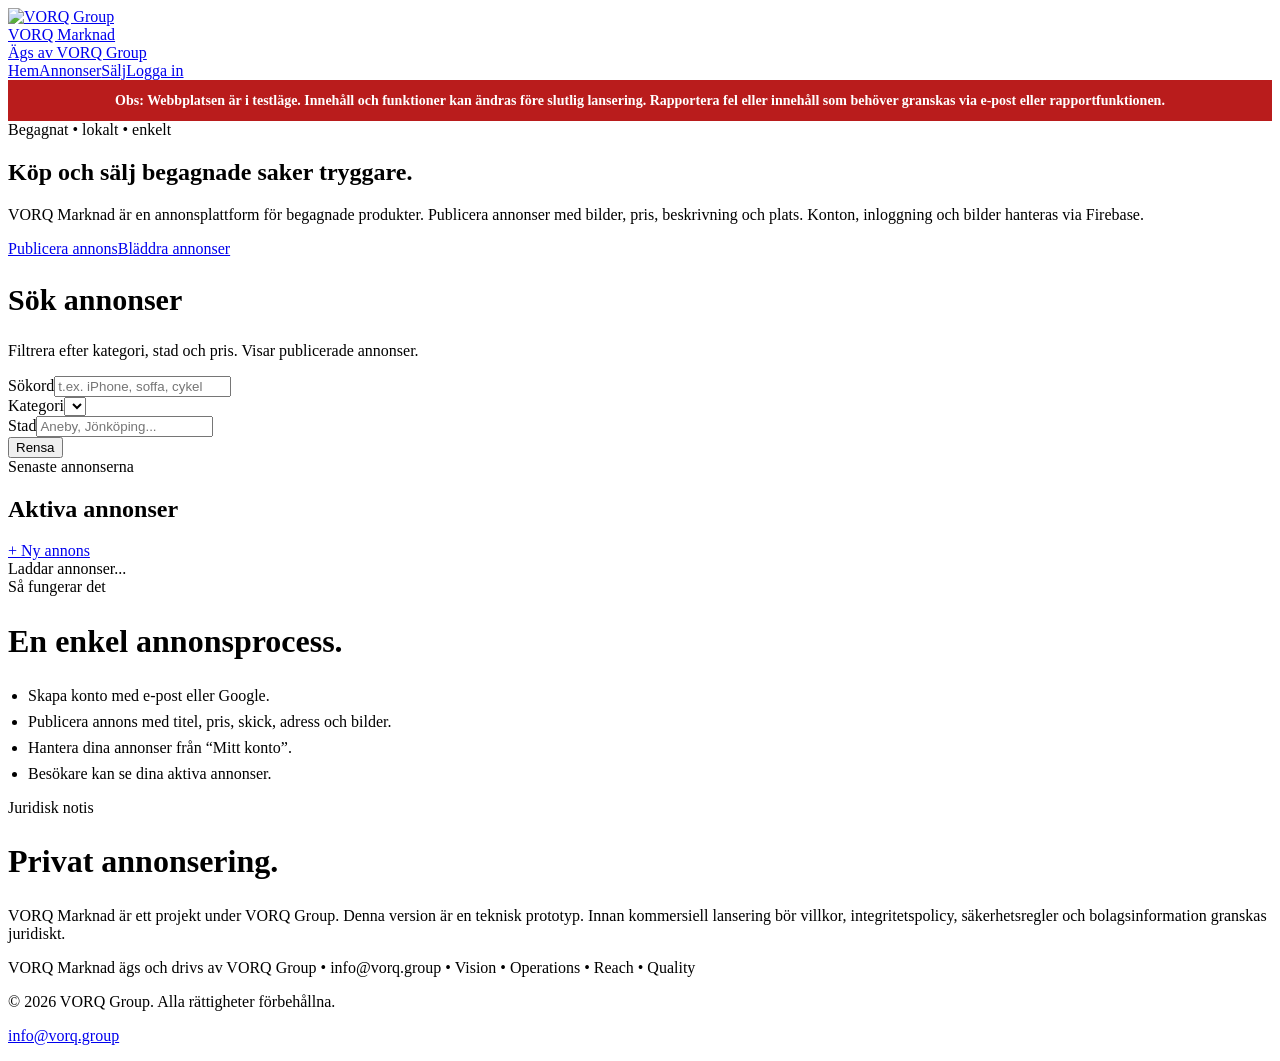
==== commit 746ed533: "Add files via upload" ====
--- a/index.html
+++ b/index.html
@@ -10,7 +10,7 @@
 </head>
 <body>
 <header class="header"><div class="container header-in"><a class="brand" href="index.html"><img src="vorq-group-logo.svg" alt="VORQ Group"><div><div class="brand-title">VORQ Marknad</div><div class="brand-sub">Ägs av VORQ Group</div></div></a><nav class="nav"><a href="index.html">Hem</a><a href="#ads">Annonser</a><a href="post-ad.html">Sälj</a><span id="authArea"><a href="login.html">Logga in</a></span></nav></div></header>
-<div style="background:linear-gradient(90deg,#991b1b,#dc2626,#991b1b);color:#fff;text-align:center;padding:10px 16px;font-weight:800;font-size:14px;line-height:1.5;">VORQ Marknad är i test- och förberedelsefas. Innehåll, funktioner och juridiska sidor kan uppdateras före slutlig lansering.</div>
+<div style="background:#b91c1c;color:#fff;text-align:center;padding:10px 16px;font-weight:800;font-size:14px;line-height:1.5">Obs: Webbplatsen är i testläge. Innehåll och funktioner kan ändras före slutlig lansering. Rapportera fel eller innehåll som behöver granskas via e-post eller rapportfunktionen.</div>
 <main>
 <section class="hero"><div class="container hero-grid"><div><div class="badge">Begagnat • lokalt • enkelt</div><h1>Köp och sälj <span>begagnade</span> saker tryggare.</h1><p>VORQ Marknad är en annonsplattform för begagnade produkter. Publicera annonser med bilder, pris, beskrivning och plats. Konton, inloggning och bilder hanteras via Firebase.</p><div class="hero-actions"><a class="btn btn-primary" href="post-ad.html">Publicera annons</a><a class="btn btn-white" href="#ads">Bläddra annonser</a></div></div><div class="search-card"><h2 class="section-title" style="font-size:30px">Sök annonser</h2><p class="admin-note">Filtrera efter kategori, stad och pris. Visar publicerade annonser.</p><div class="filters"><div class="field"><label>Sökord</label><input id="searchInput" placeholder="t.ex. iPhone, soffa, cykel"></div><div class="field"><label>Kategori</label><select id="categoryFilter"></select></div><div class="field"><label>Stad</label><input id="cityFilter" placeholder="Aneby, Jönköping..."></div><button id="clearFilters" class="btn btn-dark">Rensa</button></div></div></div></section>
 <section id="ads" class="section"><div class="container"><div class="section-top"><div><div class="eyebrow">Senaste annonserna</div><h2 class="section-title">Aktiva annonser</h2></div><a class="btn btn-soft" href="post-ad.html">+ Ny annons</a></div><div id="adsGrid" class="grid"><div class="empty">Laddar annonser...</div></div></div></section>
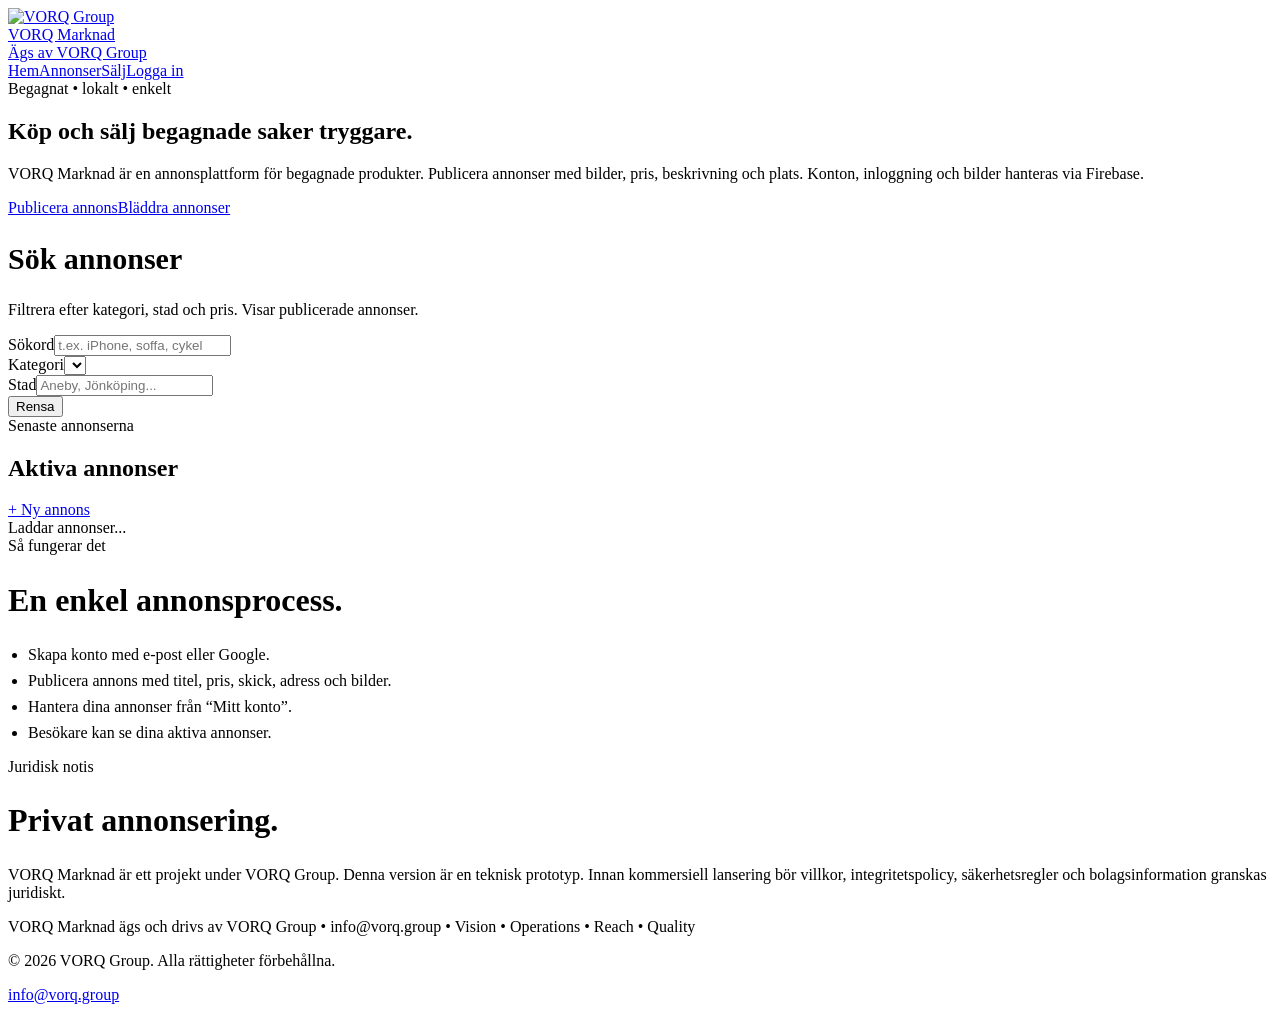
==== commit 16cac645: "Add files via upload" ====
--- a/index.html
+++ b/index.html
@@ -10,7 +10,6 @@
 </head>
 <body>
 <header class="header"><div class="container header-in"><a class="brand" href="index.html"><img src="vorq-group-logo.svg" alt="VORQ Group"><div><div class="brand-title">VORQ Marknad</div><div class="brand-sub">Ägs av VORQ Group</div></div></a><nav class="nav"><a href="index.html">Hem</a><a href="#ads">Annonser</a><a href="post-ad.html">Sälj</a><span id="authArea"><a href="login.html">Logga in</a></span></nav></div></header>
-<div style="background:#b91c1c;color:#fff;text-align:center;padding:10px 16px;font-weight:800;font-size:14px;line-height:1.5">Obs: Webbplatsen är i testläge. Innehåll och funktioner kan ändras före slutlig lansering. Rapportera fel eller innehåll som behöver granskas via e-post eller rapportfunktionen.</div>
 <main>
 <section class="hero"><div class="container hero-grid"><div><div class="badge">Begagnat • lokalt • enkelt</div><h1>Köp och sälj <span>begagnade</span> saker tryggare.</h1><p>VORQ Marknad är en annonsplattform för begagnade produkter. Publicera annonser med bilder, pris, beskrivning och plats. Konton, inloggning och bilder hanteras via Firebase.</p><div class="hero-actions"><a class="btn btn-primary" href="post-ad.html">Publicera annons</a><a class="btn btn-white" href="#ads">Bläddra annonser</a></div></div><div class="search-card"><h2 class="section-title" style="font-size:30px">Sök annonser</h2><p class="admin-note">Filtrera efter kategori, stad och pris. Visar publicerade annonser.</p><div class="filters"><div class="field"><label>Sökord</label><input id="searchInput" placeholder="t.ex. iPhone, soffa, cykel"></div><div class="field"><label>Kategori</label><select id="categoryFilter"></select></div><div class="field"><label>Stad</label><input id="cityFilter" placeholder="Aneby, Jönköping..."></div><button id="clearFilters" class="btn btn-dark">Rensa</button></div></div></div></section>
 <section id="ads" class="section"><div class="container"><div class="section-top"><div><div class="eyebrow">Senaste annonserna</div><h2 class="section-title">Aktiva annonser</h2></div><a class="btn btn-soft" href="post-ad.html">+ Ny annons</a></div><div id="adsGrid" class="grid"><div class="empty">Laddar annonser...</div></div></div></section>
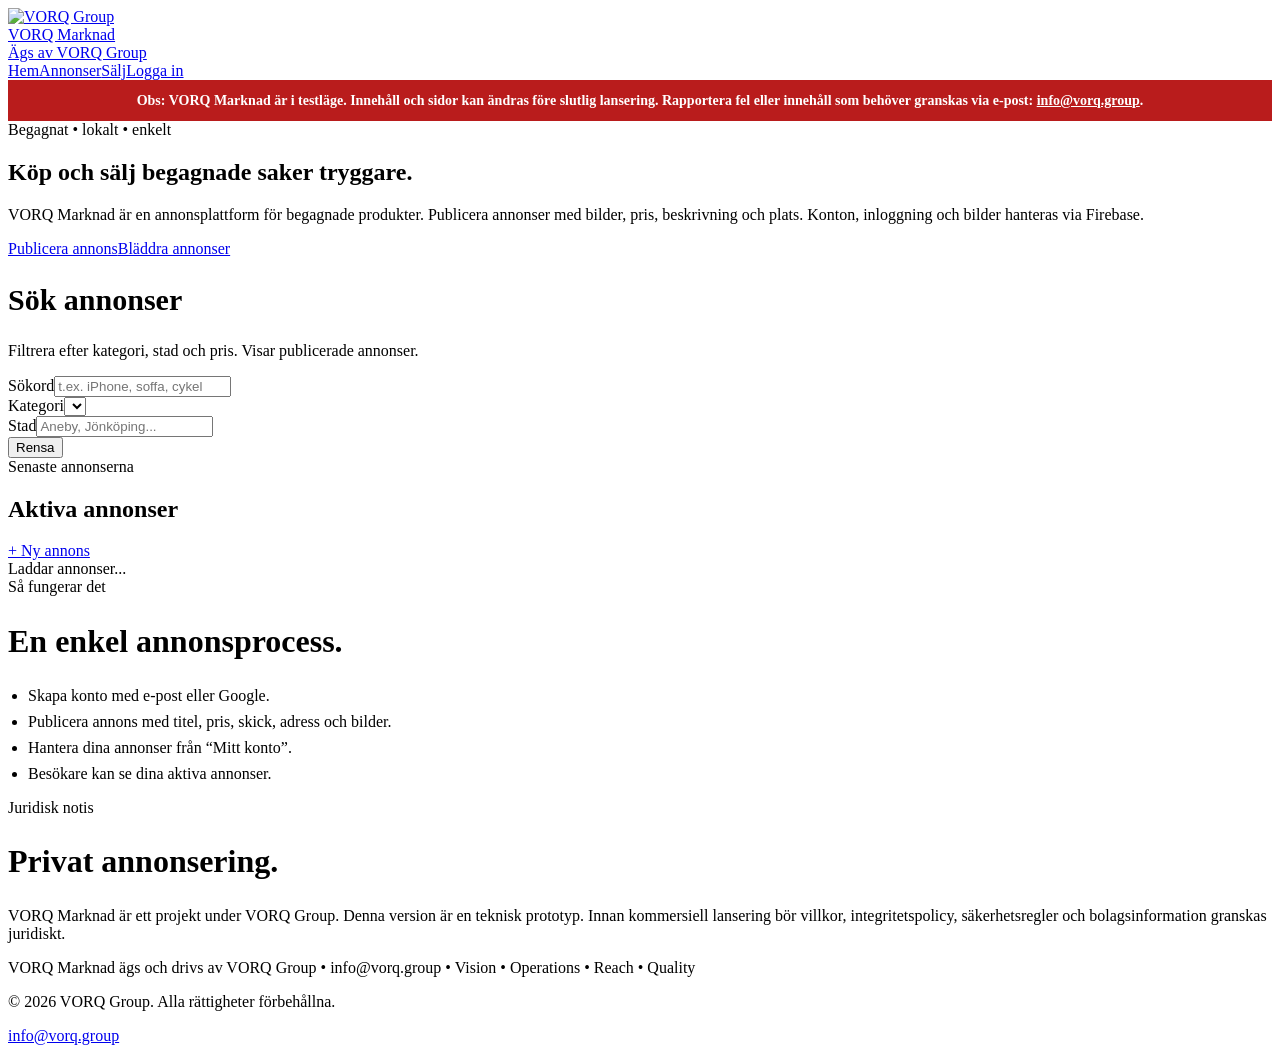
==== commit 493df0f5: "Add files via upload" ====
--- a/index.html
+++ b/index.html
@@ -10,6 +10,7 @@
 </head>
 <body>
 <header class="header"><div class="container header-in"><a class="brand" href="index.html"><img src="vorq-group-logo.svg" alt="VORQ Group"><div><div class="brand-title">VORQ Marknad</div><div class="brand-sub">Ägs av VORQ Group</div></div></a><nav class="nav"><a href="index.html">Hem</a><a href="#ads">Annonser</a><a href="post-ad.html">Sälj</a><span id="authArea"><a href="login.html">Logga in</a></span></nav></div></header>
+<div role="status" aria-live="polite" style="background:#b91c1c;color:#fff;text-align:center;padding:10px 16px;font-weight:800;font-size:14px;line-height:1.5;">Obs: VORQ Marknad är i testläge. Innehåll och sidor kan ändras före slutlig lansering. Rapportera fel eller innehåll som behöver granskas via e-post: <a href="mailto:info@vorq.group" style="color:#fff;text-decoration:underline;">info@vorq.group</a>.</div>
 <main>
 <section class="hero"><div class="container hero-grid"><div><div class="badge">Begagnat • lokalt • enkelt</div><h1>Köp och sälj <span>begagnade</span> saker tryggare.</h1><p>VORQ Marknad är en annonsplattform för begagnade produkter. Publicera annonser med bilder, pris, beskrivning och plats. Konton, inloggning och bilder hanteras via Firebase.</p><div class="hero-actions"><a class="btn btn-primary" href="post-ad.html">Publicera annons</a><a class="btn btn-white" href="#ads">Bläddra annonser</a></div></div><div class="search-card"><h2 class="section-title" style="font-size:30px">Sök annonser</h2><p class="admin-note">Filtrera efter kategori, stad och pris. Visar publicerade annonser.</p><div class="filters"><div class="field"><label>Sökord</label><input id="searchInput" placeholder="t.ex. iPhone, soffa, cykel"></div><div class="field"><label>Kategori</label><select id="categoryFilter"></select></div><div class="field"><label>Stad</label><input id="cityFilter" placeholder="Aneby, Jönköping..."></div><button id="clearFilters" class="btn btn-dark">Rensa</button></div></div></div></section>
 <section id="ads" class="section"><div class="container"><div class="section-top"><div><div class="eyebrow">Senaste annonserna</div><h2 class="section-title">Aktiva annonser</h2></div><a class="btn btn-soft" href="post-ad.html">+ Ny annons</a></div><div id="adsGrid" class="grid"><div class="empty">Laddar annonser...</div></div></div></section>
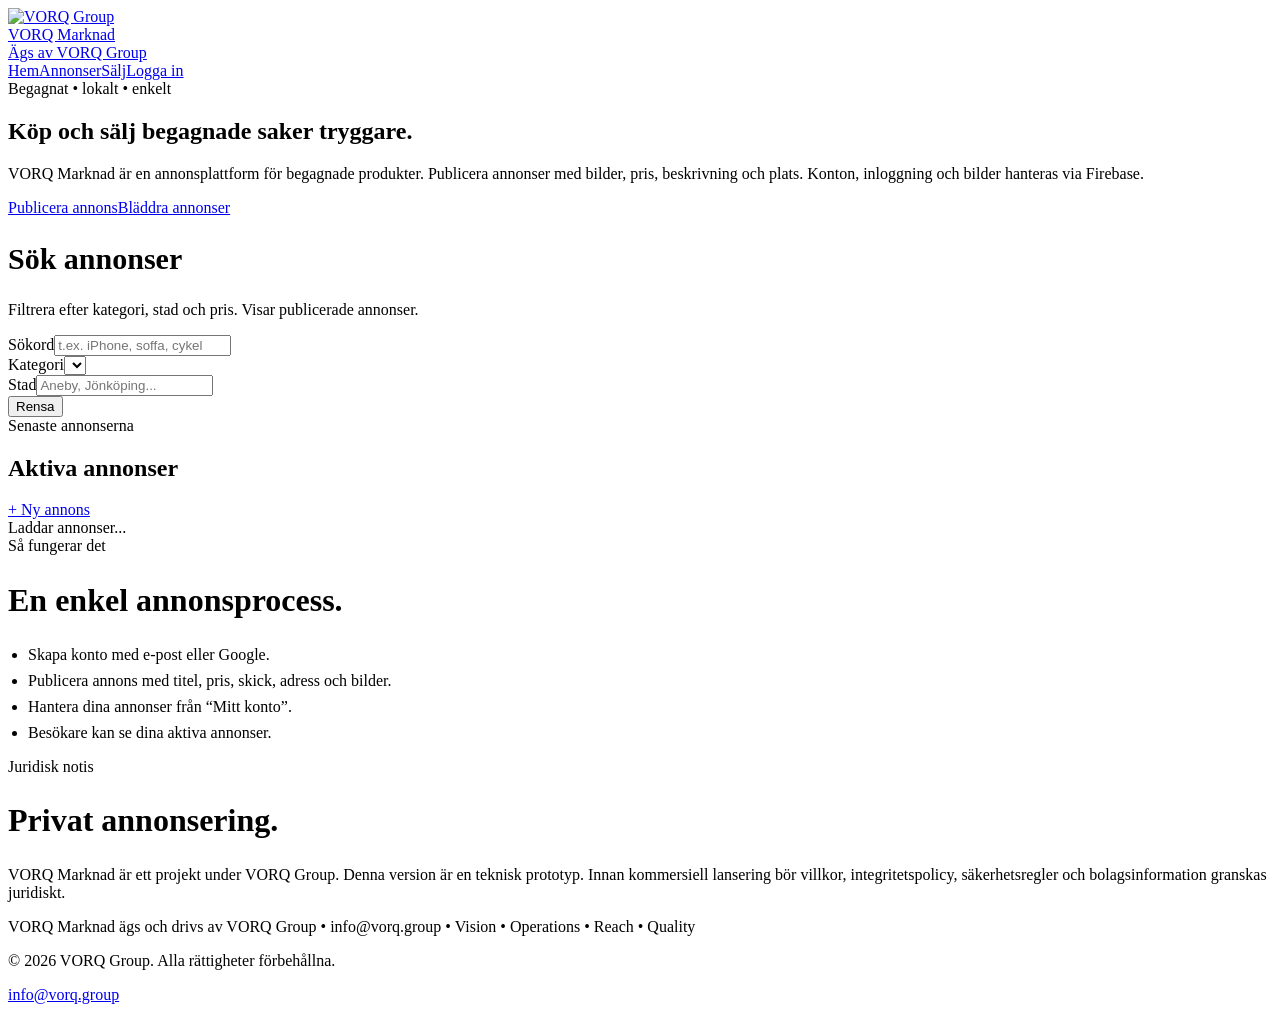
==== commit fb9e17bf: "Add files via upload" ====
--- a/index.html
+++ b/index.html
@@ -10,7 +10,6 @@
 </head>
 <body>
 <header class="header"><div class="container header-in"><a class="brand" href="index.html"><img src="vorq-group-logo.svg" alt="VORQ Group"><div><div class="brand-title">VORQ Marknad</div><div class="brand-sub">Ägs av VORQ Group</div></div></a><nav class="nav"><a href="index.html">Hem</a><a href="#ads">Annonser</a><a href="post-ad.html">Sälj</a><span id="authArea"><a href="login.html">Logga in</a></span></nav></div></header>
-<div role="status" aria-live="polite" style="background:#b91c1c;color:#fff;text-align:center;padding:10px 16px;font-weight:800;font-size:14px;line-height:1.5;">Obs: VORQ Marknad är i testläge. Innehåll och sidor kan ändras före slutlig lansering. Rapportera fel eller innehåll som behöver granskas via e-post: <a href="mailto:info@vorq.group" style="color:#fff;text-decoration:underline;">info@vorq.group</a>.</div>
 <main>
 <section class="hero"><div class="container hero-grid"><div><div class="badge">Begagnat • lokalt • enkelt</div><h1>Köp och sälj <span>begagnade</span> saker tryggare.</h1><p>VORQ Marknad är en annonsplattform för begagnade produkter. Publicera annonser med bilder, pris, beskrivning och plats. Konton, inloggning och bilder hanteras via Firebase.</p><div class="hero-actions"><a class="btn btn-primary" href="post-ad.html">Publicera annons</a><a class="btn btn-white" href="#ads">Bläddra annonser</a></div></div><div class="search-card"><h2 class="section-title" style="font-size:30px">Sök annonser</h2><p class="admin-note">Filtrera efter kategori, stad och pris. Visar publicerade annonser.</p><div class="filters"><div class="field"><label>Sökord</label><input id="searchInput" placeholder="t.ex. iPhone, soffa, cykel"></div><div class="field"><label>Kategori</label><select id="categoryFilter"></select></div><div class="field"><label>Stad</label><input id="cityFilter" placeholder="Aneby, Jönköping..."></div><button id="clearFilters" class="btn btn-dark">Rensa</button></div></div></div></section>
 <section id="ads" class="section"><div class="container"><div class="section-top"><div><div class="eyebrow">Senaste annonserna</div><h2 class="section-title">Aktiva annonser</h2></div><a class="btn btn-soft" href="post-ad.html">+ Ny annons</a></div><div id="adsGrid" class="grid"><div class="empty">Laddar annonser...</div></div></div></section>
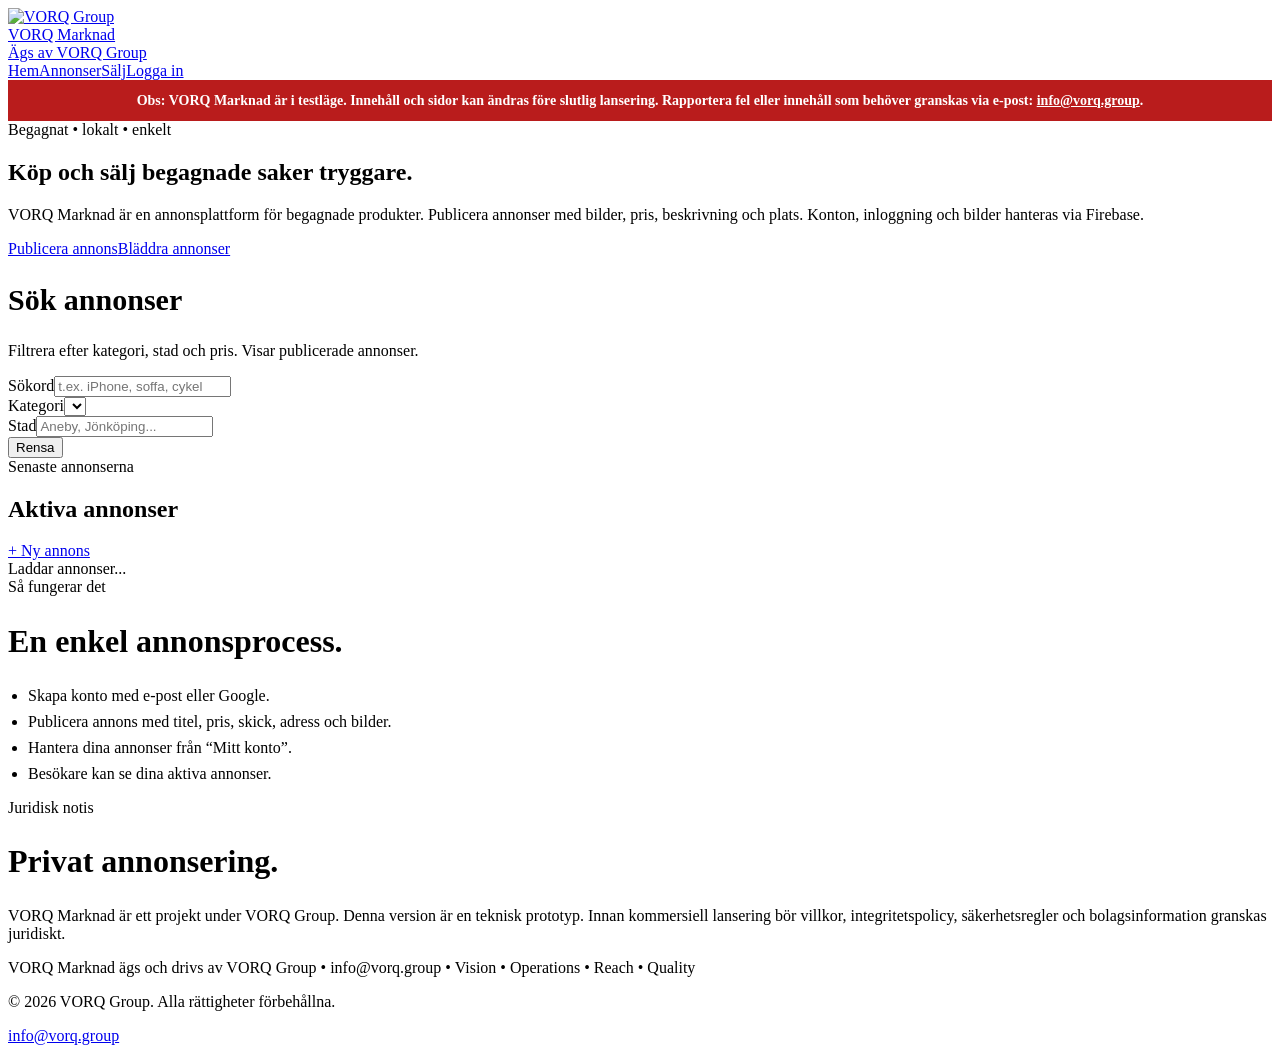
==== commit a7763823: "Add files via upload" ====
--- a/index.html
+++ b/index.html
@@ -10,6 +10,7 @@
 </head>
 <body>
 <header class="header"><div class="container header-in"><a class="brand" href="index.html"><img src="vorq-group-logo.svg" alt="VORQ Group"><div><div class="brand-title">VORQ Marknad</div><div class="brand-sub">Ägs av VORQ Group</div></div></a><nav class="nav"><a href="index.html">Hem</a><a href="#ads">Annonser</a><a href="post-ad.html">Sälj</a><span id="authArea"><a href="login.html">Logga in</a></span></nav></div></header>
+<div role="status" aria-live="polite" style="background:#b91c1c;color:#fff;text-align:center;padding:10px 16px;font-weight:800;font-size:14px;line-height:1.5;">Obs: VORQ Marknad är i testläge. Innehåll och sidor kan ändras före slutlig lansering. Rapportera fel eller innehåll som behöver granskas via e-post: <a href="mailto:info@vorq.group" style="color:#fff;text-decoration:underline;">info@vorq.group</a>.</div>
 <main>
 <section class="hero"><div class="container hero-grid"><div><div class="badge">Begagnat • lokalt • enkelt</div><h1>Köp och sälj <span>begagnade</span> saker tryggare.</h1><p>VORQ Marknad är en annonsplattform för begagnade produkter. Publicera annonser med bilder, pris, beskrivning och plats. Konton, inloggning och bilder hanteras via Firebase.</p><div class="hero-actions"><a class="btn btn-primary" href="post-ad.html">Publicera annons</a><a class="btn btn-white" href="#ads">Bläddra annonser</a></div></div><div class="search-card"><h2 class="section-title" style="font-size:30px">Sök annonser</h2><p class="admin-note">Filtrera efter kategori, stad och pris. Visar publicerade annonser.</p><div class="filters"><div class="field"><label>Sökord</label><input id="searchInput" placeholder="t.ex. iPhone, soffa, cykel"></div><div class="field"><label>Kategori</label><select id="categoryFilter"></select></div><div class="field"><label>Stad</label><input id="cityFilter" placeholder="Aneby, Jönköping..."></div><button id="clearFilters" class="btn btn-dark">Rensa</button></div></div></div></section>
 <section id="ads" class="section"><div class="container"><div class="section-top"><div><div class="eyebrow">Senaste annonserna</div><h2 class="section-title">Aktiva annonser</h2></div><a class="btn btn-soft" href="post-ad.html">+ Ny annons</a></div><div id="adsGrid" class="grid"><div class="empty">Laddar annonser...</div></div></div></section>
